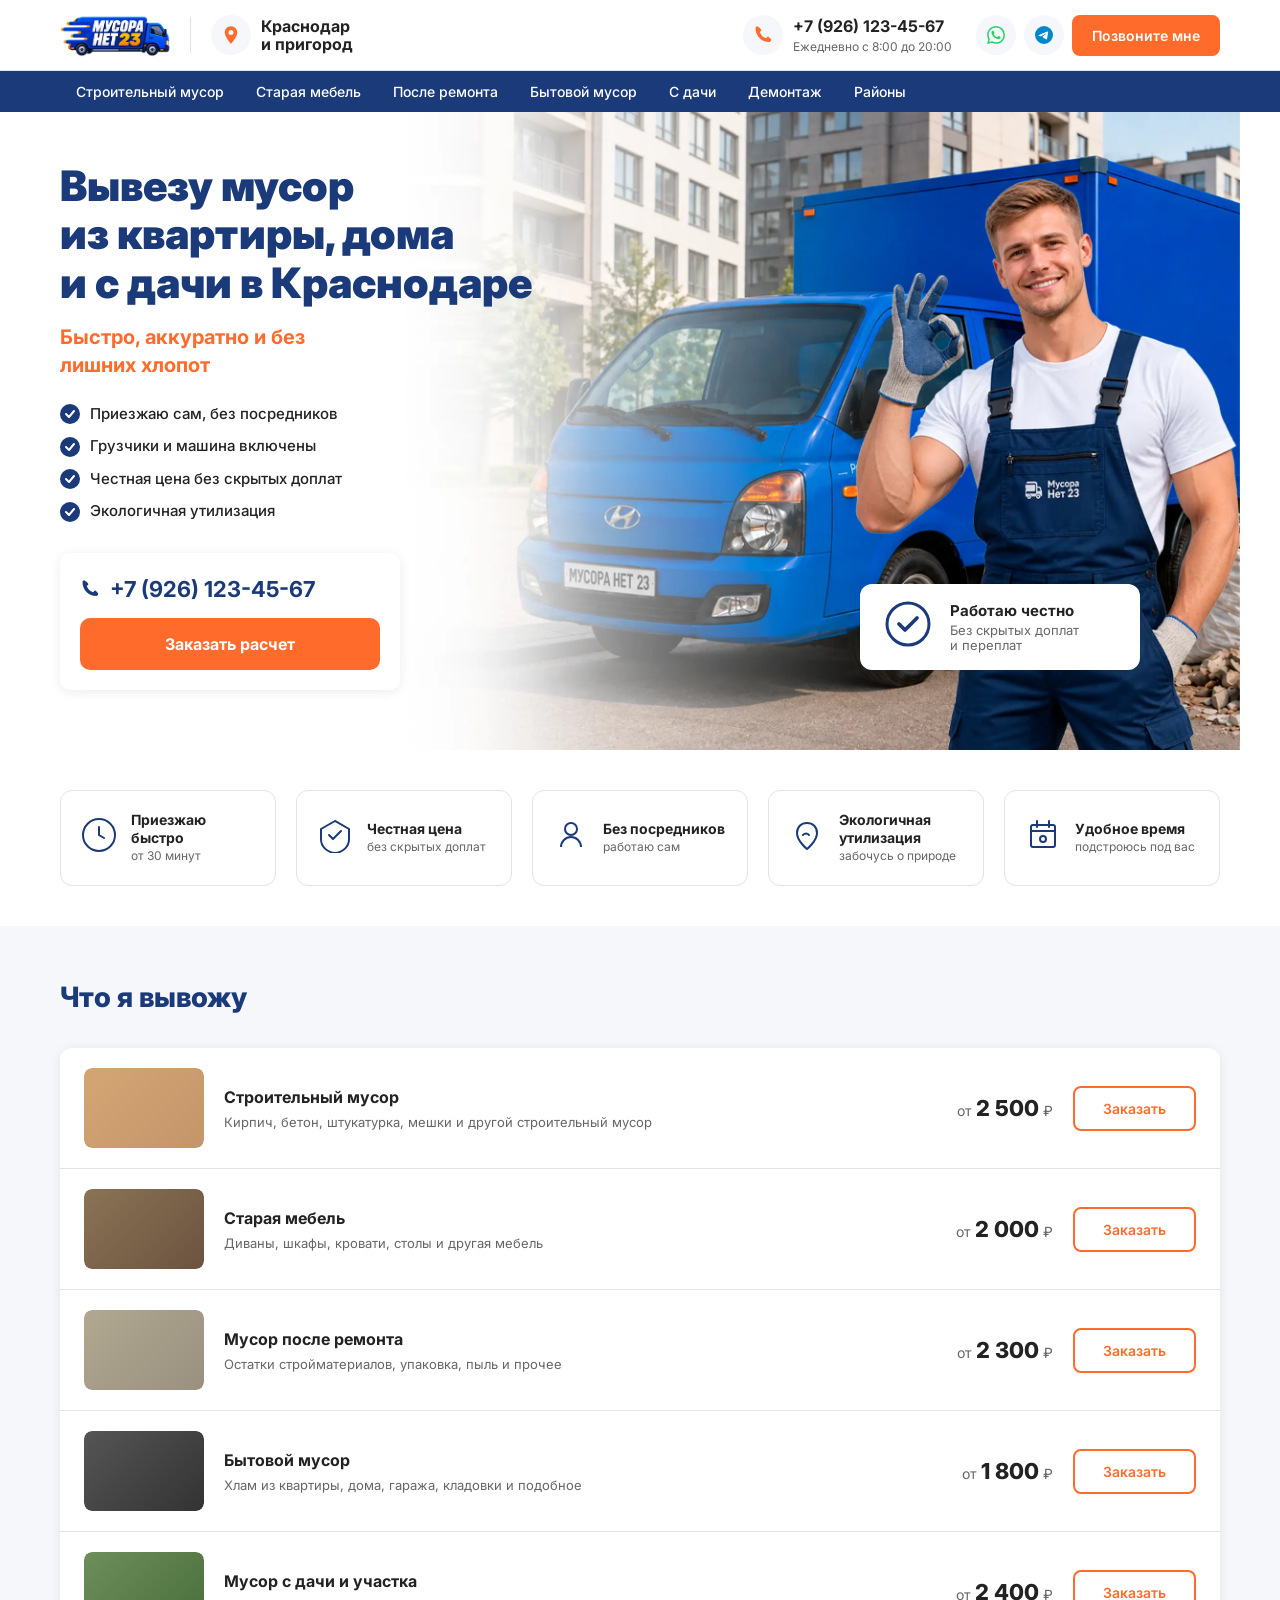
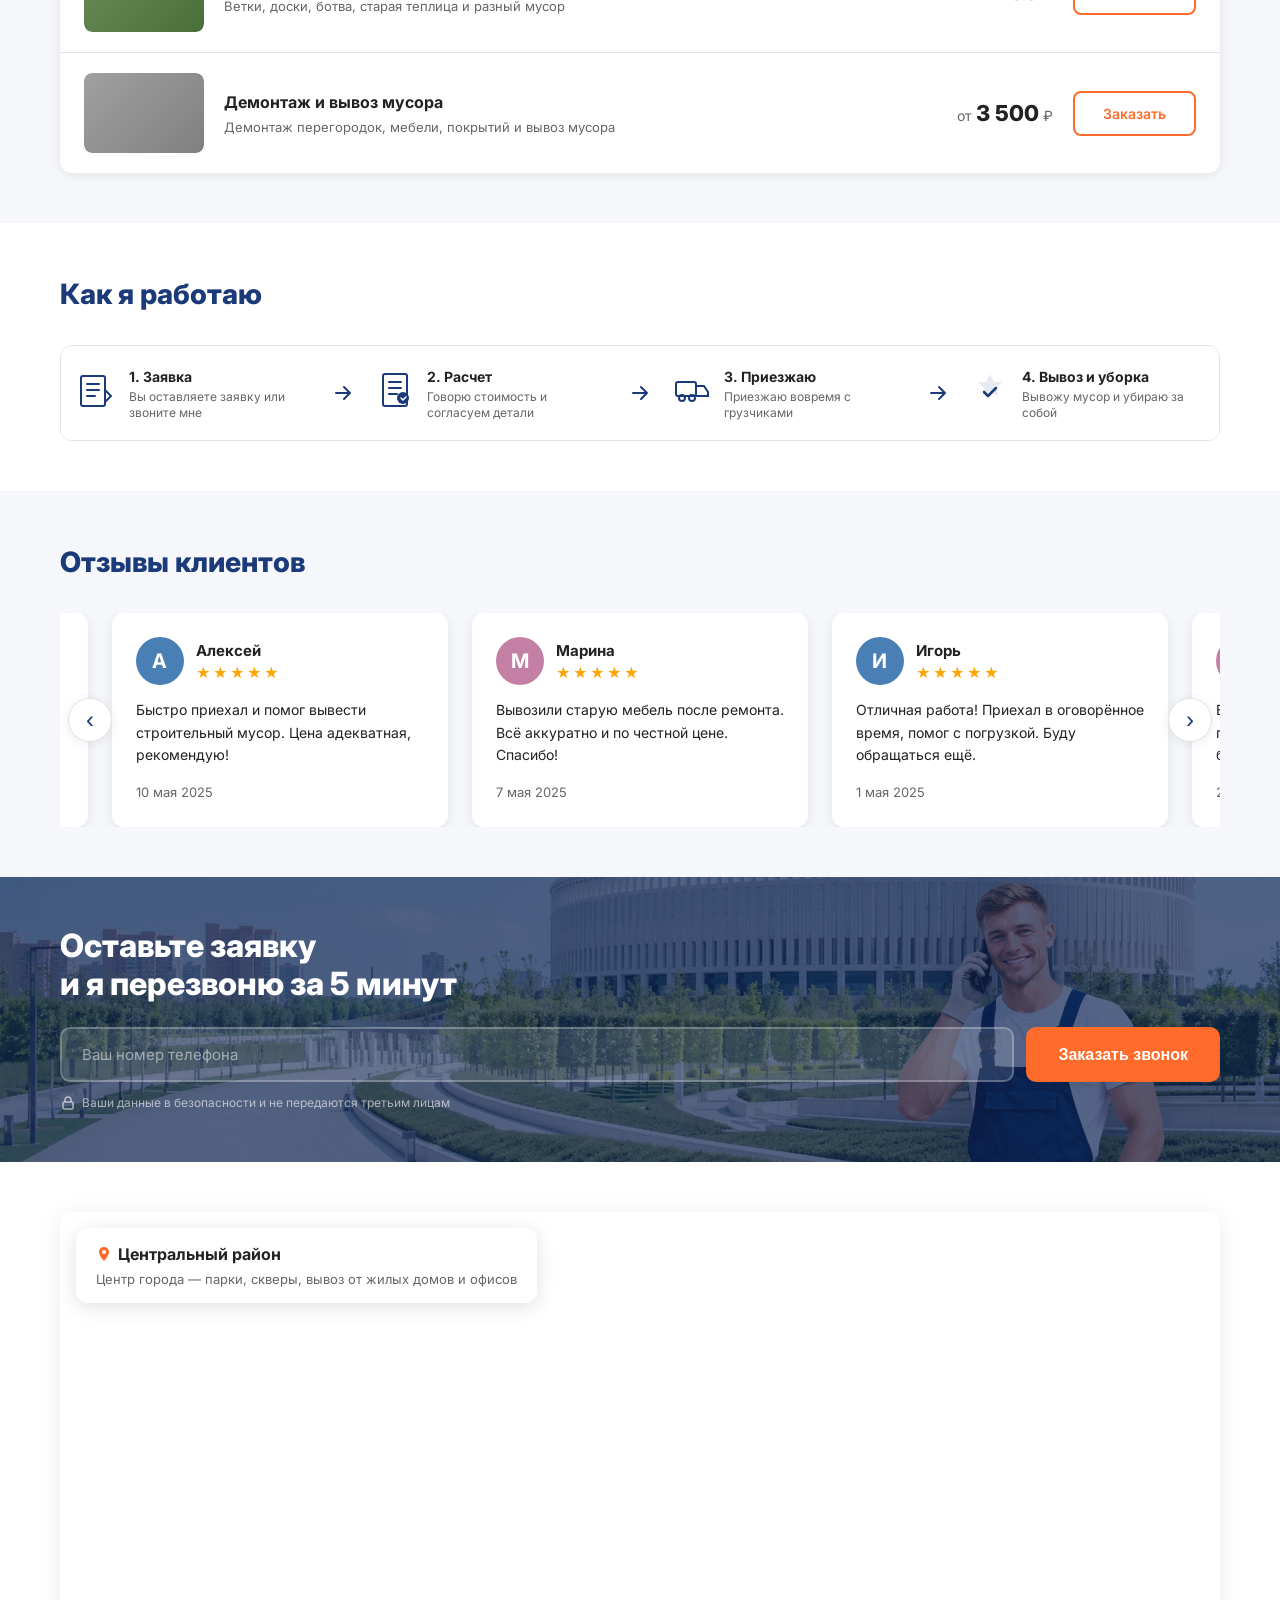
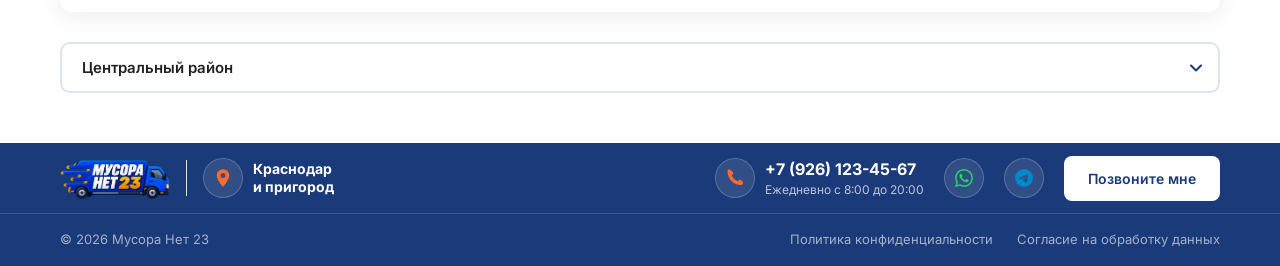
==== index.html @ 9d20b51a "CTA — тёмный оверлей 0.7, белый текст, прозрачный инпут" ====
<!DOCTYPE html>
<html lang="ru">
<head>
    <meta charset="UTF-8">
    <meta name="viewport" content="width=device-width, initial-scale=1.0">
    <title>Мусора Нет 23 — Вывоз мусора в Краснодаре | от 1 800 ₽</title>
    <meta name="description" content="Вывоз мусора в Краснодаре и пригороде от 1 800 ₽ за машину. Строительный мусор, старая мебель, бытовой хлам. Быстрый выезд, честные цены. Тел: +7 (926) 123-45-67">
    <meta name="keywords" content="вывоз мусора краснодар, вывоз строительного мусора, вывоз старой мебели, бытовой мусор краснодар, вывоз мусора цена, грузчики краснодар, вывоз хлама">
    <meta name="robots" content="index, follow">
    <link rel="canonical" href="https://musora-net-23.vercel.app/">
    <meta property="og:type" content="website">
    <meta property="og:title" content="Мусора Нет 23 — Вывоз мусора в Краснодаре">
    <meta property="og:description" content="Вывоз мусора в Краснодаре от 1 800 ₽. Строительный мусор, мебель, бытовой хлам. Быстрый выезд, честные цены.">
    <meta property="og:image" content="https://musora-net-23.vercel.app/assets/main.webp">
    <meta property="og:url" content="https://musora-net-23.vercel.app/">
    <meta property="og:locale" content="ru_RU">
    <script type="application/ld+json">
    {
        "@context": "https://schema.org",
        "@type": "LocalBusiness",
        "name": "Мусора Нет 23",
        "description": "Вывоз мусора в Краснодаре и пригороде",
        "url": "https://musora-net-23.vercel.app",
        "telephone": "+7-926-123-45-67",
        "address": {
            "@type": "PostalAddress",
            "addressLocality": "Краснодар",
            "addressCountry": "RU"
        },
        "geo": {
            "@type": "GeoCoordinates",
            "latitude": 45.0355,
            "longitude": 38.9753
        },
        "openingHours": "Mo-Su 08:00-20:00",
        "priceRange": "от 1800 до 5000 ₽"
    }
    </script>
    <link rel="stylesheet" href="./index.css">
    <link rel="stylesheet" href="service.css">
    <link href="https://fonts.googleapis.com/css2?family=Inter:wght@400;500;600;700;800;900&display=swap" rel="stylesheet">
</head>
<body>

    <!-- Header -->
    <header class="header">
        <div class="container header-inner">
            <div class="header-left">
                <div class="logo">
                    <img src="assets/logo.webp" alt="Мусора Нет 23" class="logo-icon">
                </div>
                <div class="header-separator"></div>
                <div class="header-location">
                    <div class="icon-badge">
                        <svg width="20" height="20" viewBox="0 0 16 16" fill="none">
                            <path d="M8 1C5.24 1 3 3.24 3 6c0 3.75 5 9 5 9s5-5.25 5-9c0-2.76-2.24-5-5-5zm0 7a2 2 0 110-4 2 2 0 010 4z" fill="#ff6b2b"/>
                        </svg>
                    </div>
                    <span>Краснодар<br>и пригород</span>
                </div>
            </div>
            <div class="header-right">
                <div class="header-phone-block">
                    <div class="icon-badge">
                        <svg width="20" height="20" viewBox="0 0 16 16" fill="none">
                            <path d="M3.5 1C2.67 1 2 1.67 2 2.5c0 6.08 4.92 11 11 11 .83 0 1.5-.67 1.5-1.5 0-.39-.15-.74-.4-1.01L12.5 9.5c-.28-.28-.73-.28-1.01 0l-1.09 1.09A8.05 8.05 0 015.41 5.6l1.09-1.09c.28-.28.28-.73 0-1.01L5.01 2A1.49 1.49 0 004 1.5 1.5 1.5 0 003.5 1z" fill="#ff6b2b"/>
                        </svg>
                    </div>
                    <div>
                        <a href="tel:+79261234567" class="header-phone">+7 (926) 123-45-67</a>
                        <span class="header-hours">Ежедневно с 8:00 до 20:00</span>
                    </div>
                </div>
                <button class="burger" id="burgerBtn" aria-label="Меню">
                    <span></span>
                    <span></span>
                    <span></span>
                </button>
                <div class="header-actions">
                    <a href="#" class="social-circle whatsapp" title="WhatsApp">
                        <svg width="18" height="18" viewBox="0 0 24 24" fill="#25D366">
                            <path d="M17.472 14.382c-.297-.149-1.758-.867-2.03-.967-.273-.099-.471-.148-.67.15-.197.297-.767.966-.94 1.164-.173.199-.347.223-.644.075-.297-.15-1.255-.463-2.39-1.475-.883-.788-1.48-1.761-1.653-2.059-.173-.297-.018-.458.13-.606.134-.133.298-.347.446-.52.149-.174.198-.298.298-.497.099-.198.05-.371-.025-.52-.075-.149-.669-1.612-.916-2.207-.242-.579-.487-.5-.669-.51-.173-.008-.371-.01-.57-.01-.198 0-.52.074-.792.372-.272.297-1.04 1.016-1.04 2.479 0 1.462 1.065 2.875 1.213 3.074.149.198 2.096 3.2 5.077 4.487.709.306 1.262.489 1.694.625.712.227 1.36.195 1.871.118.571-.085 1.758-.719 2.006-1.413.248-.694.248-1.289.173-1.413-.074-.124-.272-.198-.57-.347m-5.421 7.403h-.004a9.87 9.87 0 01-5.031-1.378l-.361-.214-3.741.982.998-3.648-.235-.374a9.86 9.86 0 01-1.51-5.26c.001-5.45 4.436-9.884 9.888-9.884 2.64 0 5.122 1.03 6.988 2.898a9.825 9.825 0 012.893 6.994c-.003 5.45-4.437 9.884-9.885 9.884m8.413-18.297A11.815 11.815 0 0012.05 0C5.495 0 .16 5.335.157 11.892c0 2.096.547 4.142 1.588 5.945L.057 24l6.305-1.654a11.882 11.882 0 005.683 1.448h.005c6.554 0 11.89-5.335 11.893-11.893a11.821 11.821 0 00-3.48-8.413z"/>
                        </svg>
                    </a>
                    <a href="#" class="social-circle telegram" title="Telegram">
                        <svg width="18" height="18" viewBox="0 0 24 24" fill="#0088cc">
                            <path d="M11.944 0A12 12 0 000 12a12 12 0 0012 12 12 12 0 0012-12A12 12 0 0012 0a12 12 0 00-.056 0zm4.962 7.224c.1-.002.321.023.465.14a.506.506 0 01.171.325c.016.093.036.306.02.472-.18 1.898-.962 6.502-1.36 8.627-.168.9-.499 1.201-.82 1.23-.696.065-1.225-.46-1.9-.902-1.056-.693-1.653-1.124-2.678-1.8-1.185-.78-.417-1.21.258-1.91.177-.184 3.247-2.977 3.307-3.23.007-.032.014-.15-.056-.212s-.174-.041-.249-.024c-.106.024-1.793 1.14-5.061 3.345-.479.33-.913.49-1.302.48-.428-.008-1.252-.241-1.865-.44-.752-.245-1.349-.374-1.297-.789.027-.216.325-.437.893-.663 3.498-1.524 5.83-2.529 6.998-3.014 3.332-1.386 4.025-1.627 4.476-1.635z"/>
                        </svg>
                    </a>
                    <a href="javascript:void(0)" class="btn-call popup-trigger">Позвоните мне</a>
                </div>
            </div>
        </div>
    </header>

    <!-- Navigation -->
    <nav class="nav">
        <div class="container">
            <ul class="nav-list">
                <li><a href="stroitelniy-musor.html">Строительный мусор</a></li>
                <li><a href="staraya-mebel.html">Старая мебель</a></li>
                <li><a href="musor-posle-remonta.html">После ремонта</a></li>
                <li><a href="bytovoy-musor.html">Бытовой мусор</a></li>
                <li><a href="musor-s-dachi.html">С дачи</a></li>
                <li><a href="demontazh.html">Демонтаж</a></li>
                <li><a href="#map">Районы</a></li>
            </ul>
        </div>
    </nav>
    <!-- Мобильное меню (добавить после nav) -->

    <div class="mobile-overlay" id="mobileOverlay"></div>
    
    <aside class="mobile-menu" id="mobileMenu">
        <div class="mobile-menu-header">
            <div class="logo">
                <img src="assets/logo.webp" alt="Мусора Нет 23" class="logo-icon">
            </div>
            <button class="mobile-menu-close" id="mobileMenuClose" aria-label="Закрыть">
                <svg width="24" height="24" viewBox="0 0 24 24" fill="none">
                    <path d="M6 6l12 12M18 6L6 18" stroke="#222" stroke-width="2" stroke-linecap="round"/>
                </svg>
            </button>
        </div>
        <nav class="mobile-nav">
            <a href="stroitelniy-musor.html">Строительный мусор</a>
            <a href="staraya-mebel.html">Старая мебель</a>
            <a href="musor-posle-remonta.html">После ремонта</a>
            <a href="bytovoy-musor.html">Бытовой мусор</a>
            <a href="musor-s-dachi.html">С дачи</a>
            <a href="demontazh.html">Демонтаж</a>
            <a href="#map">Районы</a>
        </nav>
        <div class="mobile-menu-footer">
            <div class="mobile-menu-location">
                <div class="icon-badge">
                    <svg width="20" height="20" viewBox="0 0 16 16" fill="none">
                        <path d="M8 1C5.24 1 3 3.24 3 6c0 3.75 5 9 5 9s5-5.25 5-9c0-2.76-2.24-5-5-5zm0 7a2 2 0 110-4 2 2 0 010 4z" fill="#ff6b2b"/>
                    </svg>
                </div>
                <span>Краснодар и пригород</span>
            </div>
            <div class="mobile-menu-phone-block">
                <div class="icon-badge">
                    <svg width="20" height="20" viewBox="0 0 16 16" fill="none">
                        <path d="M3.5 1C2.67 1 2 1.67 2 2.5c0 6.08 4.92 11 11 11 .83 0 1.5-.67 1.5-1.5 0-.39-.15-.74-.4-1.01L12.5 9.5c-.28-.28-.73-.28-1.01 0l-1.09 1.09A8.05 8.05 0 015.41 5.6l1.09-1.09c.28-.28.28-.73 0-1.01L5.01 2A1.49 1.49 0 004 1.5 1.5 1.5 0 003.5 1z" fill="#ff6b2b"/>
                    </svg>
                </div>
                <div>
                    <a href="tel:+79261234567" class="mobile-menu-phone">+7 (926) 123-45-67</a>
                    <span class="mobile-menu-hours">Ежедневно с 8:00 до 20:00</span>
                </div>
            </div>
            <div class="mobile-menu-socials">
                <a href="#" class="social-link whatsapp">
                    <svg width="22" height="22" viewBox="0 0 24 24" fill="#25D366">
                        <path d="M17.472 14.382c-.297-.149-1.758-.867-2.03-.967-.273-.099-.471-.148-.67.15-.197.297-.767.966-.94 1.164-.173.199-.347.223-.644.075-.297-.15-1.255-.463-2.39-1.475-.883-.788-1.48-1.761-1.653-2.059-.173-.297-.018-.458.13-.606.134-.133.298-.347.446-.52.149-.174.198-.298.298-.497.099-.198.05-.371-.025-.52-.075-.149-.669-1.612-.916-2.207-.242-.579-.487-.5-.669-.51-.173-.008-.371-.01-.57-.01-.198 0-.52.074-.792.372-.272.297-1.04 1.016-1.04 2.479 0 1.462 1.065 2.875 1.213 3.074.149.198 2.096 3.2 5.077 4.487.709.306 1.262.489 1.694.625.712.227 1.36.195 1.871.118.571-.085 1.758-.719 2.006-1.413.248-.694.248-1.289.173-1.413-.074-.124-.272-.198-.57-.347m-5.421 7.403h-.004a9.87 9.87 0 01-5.031-1.378l-.361-.214-3.741.982.998-3.648-.235-.374a9.86 9.86 0 01-1.51-5.26c.001-5.45 4.436-9.884 9.888-9.884 2.64 0 5.122 1.03 6.988 2.898a9.825 9.825 0 012.893 6.994c-.003 5.45-4.437 9.884-9.885 9.884m8.413-18.297A11.815 11.815 0 0012.05 0C5.495 0 .16 5.335.157 11.892c0 2.096.547 4.142 1.588 5.945L.057 24l6.305-1.654a11.882 11.882 0 005.683 1.448h.005c6.554 0 11.89-5.335 11.893-11.893a11.821 11.821 0 00-3.48-8.413z"/>
                    </svg>
                    <span>WhatsApp</span>
                </a>
                <a href="#" class="social-link telegram">
                    <svg width="22" height="22" viewBox="0 0 24 24" fill="#0088cc">
                        <path d="M11.944 0A12 12 0 000 12a12 12 0 0012 12 12 12 0 0012-12A12 12 0 0012 0a12 12 0 00-.056 0zm4.962 7.224c.1-.002.321.023.465.14a.506.506 0 01.171.325c.016.093.036.306.02.472-.18 1.898-.962 6.502-1.36 8.627-.168.9-.499 1.201-.82 1.23-.696.065-1.225-.46-1.9-.902-1.056-.693-1.653-1.124-2.678-1.8-1.185-.78-.417-1.21.258-1.91.177-.184 3.247-2.977 3.307-3.23.007-.032.014-.15-.056-.212s-.174-.041-.249-.024c-.106.024-1.793 1.14-5.061 3.345-.479.33-.913.49-1.302.48-.428-.008-1.252-.241-1.865-.44-.752-.245-1.349-.374-1.297-.789.027-.216.325-.437.893-.663 3.498-1.524 5.83-2.529 6.998-3.014 3.332-1.386 4.025-1.627 4.476-1.635z"/>
                    </svg>
                    <span>Telegram</span>
                </a>
            </div>
        </div>
    </aside>
    
    <!-- Sticky мобильная кнопка звонка -->
    <div class="mobile-sticky-call">
        <a href="tel:+79261234567" class="mobile-sticky-btn">
            <svg width="20" height="20" viewBox="0 0 20 20" fill="none">
                <path d="M4.375 1.25C3.34 1.25 2.5 2.09 2.5 3.125c0 7.6 6.15 13.75 13.75 13.75 1.035 0 1.875-.84 1.875-1.875 0-.49-.19-.93-.5-1.26l-1.875-1.875c-.35-.35-.91-.35-1.26 0l-1.36 1.36A10.06 10.06 0 016.76 7.01l1.36-1.36c.35-.35.35-.91 0-1.26L6.25 2.52A1.86 1.86 0 005 1.875 1.875 1.875 0 004.375 1.25z" fill="white"/>
            </svg>
            Позвонить
        </a>
    </div>

    <!-- Hero Section -->
    <section class="hero">
        <div class="container hero-inner">
            <div class="hero-content">
                <h1 class="hero-title">Вывезу мусор<br>из квартиры, дома<br>и с дачи в Краснодаре</h1>
                <p class="hero-subtitle">Быстро, аккуратно и без<br>лишних хлопот</p>
                <ul class="hero-features">
                    <li>
                        <svg width="20" height="20" viewBox="0 0 20 20" fill="none">
                            <circle cx="10" cy="10" r="10" fill="#1a3a7a"/>
                            <path d="M6 10l3 3 5-6" stroke="white" stroke-width="2" stroke-linecap="round" stroke-linejoin="round"/>
                        </svg>
                        Приезжаю сам, без посредников
                    </li>
                    <li>
                        <svg width="20" height="20" viewBox="0 0 20 20" fill="none">
                            <circle cx="10" cy="10" r="10" fill="#1a3a7a"/>
                            <path d="M6 10l3 3 5-6" stroke="white" stroke-width="2" stroke-linecap="round" stroke-linejoin="round"/>
                        </svg>
                        Грузчики и машина включены
                    </li>
                    <li>
                        <svg width="20" height="20" viewBox="0 0 20 20" fill="none">
                            <circle cx="10" cy="10" r="10" fill="#1a3a7a"/>
                            <path d="M6 10l3 3 5-6" stroke="white" stroke-width="2" stroke-linecap="round" stroke-linejoin="round"/>
                        </svg>
                        Честная цена без скрытых доплат
                    </li>
                    <li>
                        <svg width="20" height="20" viewBox="0 0 20 20" fill="none">
                            <circle cx="10" cy="10" r="10" fill="#1a3a7a"/>
                            <path d="M6 10l3 3 5-6" stroke="white" stroke-width="2" stroke-linecap="round" stroke-linejoin="round"/>
                        </svg>
                        Экологичная утилизация
                    </li>
                </ul>
                <div class="hero-cta">
                    <a href="tel:+79261234567" class="hero-phone">
                        <svg width="20" height="20" viewBox="0 0 20 20" fill="none">
                            <path d="M4.375 1.25C3.34 1.25 2.5 2.09 2.5 3.125c0 7.6 6.15 13.75 13.75 13.75 1.035 0 1.875-.84 1.875-1.875 0-.49-.19-.93-.5-1.26l-1.875-1.875c-.35-.35-.91-.35-1.26 0l-1.36 1.36A10.06 10.06 0 016.76 7.01l1.36-1.36c.35-.35.35-.91 0-1.26L6.25 2.52A1.86 1.86 0 005 1.875 1.875 1.875 0 004.375 1.25z" fill="#1a3a7a"/>
                        </svg>
                        +7 (926) 123-45-67
                    </a>
                    <a href="#" class="btn-primary">Заказать расчет</a>
                </div>
                <div class="hero-badge">
                    <div class="hero-badge-icon">
                        <svg width="48" height="48" viewBox="0 0 32 32" fill="none">
                            <circle cx="16" cy="16" r="14" stroke="#1a3a7a" stroke-width="2"/>
                            <path d="M10 16l4 4 8-8" stroke="#1a3a7a" stroke-width="2.5" stroke-linecap="round" stroke-linejoin="round"/>
                        </svg>
                    </div>
                    <div class="hero-badge-text">
                        <strong>Работаю честно</strong>
                        <span>Без скрытых доплат</span>
                        <span>и переплат</span>
                    </div>
                </div>
            </div>
        </div>
    </section>

    <!-- Features Row -->
    <section class="features-row">
        <div class="container">
            <div class="features-grid">
                <div class="feature-card">
                    <div class="feature-icon">
                        <svg width="36" height="36" viewBox="0 0 36 36" fill="none">
                            <circle cx="18" cy="18" r="16" stroke="#1a3a7a" stroke-width="2"/>
                            <path d="M18 10v8l5 3" stroke="#1a3a7a" stroke-width="2" stroke-linecap="round"/>
                        </svg>
                    </div>
                    <div class="feature-text">
                        <strong>Приезжаю быстро</strong>
                        <span>от 30 минут</span>
                    </div>
                </div>
                <div class="feature-card">
                    <div class="feature-icon">
                        <svg width="36" height="36" viewBox="0 0 36 36" fill="none">
                            <path d="M18 4L4 12v10c0 7.73 6 13.27 14 14 8-.73 14-6.27 14-14V12L18 4z" stroke="#1a3a7a" stroke-width="2"/>
                            <path d="M12 18l4 4 8-8" stroke="#1a3a7a" stroke-width="2" stroke-linecap="round" stroke-linejoin="round"/>
                        </svg>
                    </div>
                    <div class="feature-text">
                        <strong>Честная цена</strong>
                        <span>без скрытых доплат</span>
                    </div>
                </div>
                <div class="feature-card">
                    <div class="feature-icon">
                        <svg width="36" height="36" viewBox="0 0 36 36" fill="none">
                            <circle cx="18" cy="12" r="6" stroke="#1a3a7a" stroke-width="2"/>
                            <path d="M8 30c0-5.52 4.48-10 10-10s10 4.48 10 10" stroke="#1a3a7a" stroke-width="2"/>
                        </svg>
                    </div>
                    <div class="feature-text">
                        <strong>Без посредников</strong>
                        <span>работаю сам</span>
                    </div>
                </div>
                <div class="feature-card">
                    <div class="feature-icon">
                        <svg width="36" height="36" viewBox="0 0 36 36" fill="none">
                            <path d="M18 6c-6 0-10 4-10 10 0 8 10 16 10 16s10-8 10-16c0-6-4-10-10-10z" stroke="#1a3a7a" stroke-width="2"/>
                            <path d="M14 18c2-2 4-2 6 0" stroke="#1a3a7a" stroke-width="2" stroke-linecap="round"/>
                        </svg>
                    </div>
                    <div class="feature-text">
                        <strong>Экологичная утилизация</strong>
                        <span>забочусь о природе</span>
                    </div>
                </div>
                <div class="feature-card">
                    <div class="feature-icon">
                        <svg width="36" height="36" viewBox="0 0 36 36" fill="none">
                            <rect x="6" y="8" width="24" height="22" rx="2" stroke="#1a3a7a" stroke-width="2"/>
                            <path d="M6 14h24" stroke="#1a3a7a" stroke-width="2"/>
                            <path d="M12 4v6M24 4v6" stroke="#1a3a7a" stroke-width="2" stroke-linecap="round"/>
                            <circle cx="18" cy="22" r="3" stroke="#1a3a7a" stroke-width="2"/>
                        </svg>
                    </div>
                    <div class="feature-text">
                        <strong>Удобное время</strong>
                        <span>подстроюсь под вас</span>
                    </div>
                </div>
            </div>
        </div>
    </section>

    <!-- Services Section -->
    <section class="services">
        <div class="container">
            <h2 class="section-title">Что я вывожу</h2>
            <div class="services-list">
                <div class="service-item">
                    <div class="service-img">
                        <div class="service-img-placeholder construction"></div>
                    </div>
                    <div class="service-info">
                        <h3>Строительный мусор</h3>
                        <p>Кирпич, бетон, штукатурка, мешки и другой строительный мусор</p>
                    </div>
                    <div class="service-price">
                        от <strong>2 500</strong> ₽
                    </div>
                    <a href="stroitelniy-musor.html" class="btn-order">Заказать</a>
                </div>
                <div class="service-item">
                    <div class="service-img">
                        <div class="service-img-placeholder furniture"></div>
                    </div>
                    <div class="service-info">
                        <h3>Старая мебель</h3>
                        <p>Диваны, шкафы, кровати, столы и другая мебель</p>
                    </div>
                    <div class="service-price">
                        от <strong>2 000</strong> ₽
                    </div>
                    <a href="staraya-mebel.html" class="btn-order">Заказать</a>
                </div>
                <div class="service-item">
                    <div class="service-img">
                        <div class="service-img-placeholder renovation"></div>
                    </div>
                    <div class="service-info">
                        <h3>Мусор после ремонта</h3>
                        <p>Остатки стройматериалов, упаковка, пыль и прочее</p>
                    </div>
                    <div class="service-price">
                        от <strong>2 300</strong> ₽
                    </div>
                    <a href="musor-posle-remonta.html" class="btn-order">Заказать</a>
                </div>
                <div class="service-item">
                    <div class="service-img">
                        <div class="service-img-placeholder household"></div>
                    </div>
                    <div class="service-info">
                        <h3>Бытовой мусор</h3>
                        <p>Хлам из квартиры, дома, гаража, кладовки и подобное</p>
                    </div>
                    <div class="service-price">
                        от <strong>1 800</strong> ₽
                    </div>
                    <a href="bytovoy-musor.html" class="btn-order">Заказать</a>
                </div>
                <div class="service-item">
                    <div class="service-img">
                        <div class="service-img-placeholder dacha"></div>
                    </div>
                    <div class="service-info">
                        <h3>Мусор с дачи и участка</h3>
                        <p>Ветки, доски, ботва, старая теплица и разный мусор</p>
                    </div>
                    <div class="service-price">
                        от <strong>2 400</strong> ₽
                    </div>
                    <a href="musor-s-dachi.html" class="btn-order">Заказать</a>
                </div>
                <div class="service-item">
                    <div class="service-img">
                        <div class="service-img-placeholder demolition"></div>
                    </div>
                    <div class="service-info">
                        <h3>Демонтаж и вывоз мусора</h3>
                        <p>Демонтаж перегородок, мебели, покрытий и вывоз мусора</p>
                    </div>
                    <div class="service-price">
                        от <strong>3 500</strong> ₽
                    </div>
                    <a href="demontazh.html" class="btn-order">Заказать</a>
                </div>
            </div>
        </div>
    </section>

    <!-- How I Work -->
    <section class="how-it-works">
        <div class="container">
            <h2 class="section-title">Как я работаю</h2>
            <div class="steps-grid">
                <div class="step-item">
                    <div class="step-icon">
                        <svg width="40" height="40" viewBox="0 0 40 40" fill="none">
                            <rect x="4" y="6" width="24" height="30" rx="2" stroke="#1a3a7a" stroke-width="2"/>
                            <path d="M10 14h12M10 20h12M10 26h8" stroke="#1a3a7a" stroke-width="2" stroke-linecap="round"/>
                            <path d="M28 20l6 6-6 6" stroke="#1a3a7a" stroke-width="2" stroke-linecap="round" stroke-linejoin="round"/>
                        </svg>
                    </div>
                    <div class="step-content">
                        <strong>1. Заявка</strong>
                        <span>Вы оставляете заявку или звоните мне</span>
                    </div>
                </div>
                <div class="step-arrow">
                    <svg width="24" height="24" viewBox="0 0 24 24" fill="none">
                        <path d="M5 12h14M13 6l6 6-6 6" stroke="#1a3a7a" stroke-width="2" stroke-linecap="round" stroke-linejoin="round"/>
                    </svg>
                </div>
                <div class="step-item">
                    <div class="step-icon">
                        <svg width="40" height="40" viewBox="0 0 40 40" fill="none">
                            <rect x="8" y="4" width="24" height="32" rx="2" stroke="#1a3a7a" stroke-width="2"/>
                            <path d="M14 12h12M14 18h12M14 24h8" stroke="#1a3a7a" stroke-width="2" stroke-linecap="round"/>
                            <circle cx="28" cy="28" r="6" fill="#1a3a7a"/>
                            <path d="M26 28l2 2 3-3" stroke="white" stroke-width="1.5" stroke-linecap="round" stroke-linejoin="round"/>
                        </svg>
                    </div>
                    <div class="step-content">
                        <strong>2. Расчет</strong>
                        <span>Говорю стоимость и согласуем детали</span>
                    </div>
                </div>
                <div class="step-arrow">
                    <svg width="24" height="24" viewBox="0 0 24 24" fill="none">
                        <path d="M5 12h14M13 6l6 6-6 6" stroke="#1a3a7a" stroke-width="2" stroke-linecap="round" stroke-linejoin="round"/>
                    </svg>
                </div>
                <div class="step-item">
                    <div class="step-icon">
                        <svg width="40" height="40" viewBox="0 0 40 40" fill="none">
                            <rect x="4" y="12" width="20" height="14" rx="2" stroke="#1a3a7a" stroke-width="2"/>
                            <circle cx="10" cy="28" r="3" stroke="#1a3a7a" stroke-width="2"/>
                            <circle cx="20" cy="28" r="3" stroke="#1a3a7a" stroke-width="2"/>
                            <path d="M24 16h8l4 6v4h-12" stroke="#1a3a7a" stroke-width="2"/>
                        </svg>
                    </div>
                    <div class="step-content">
                        <strong>3. Приезжаю</strong>
                        <span>Приезжаю вовремя с грузчиками</span>
                    </div>
                </div>
                <div class="step-arrow">
                    <svg width="24" height="24" viewBox="0 0 24 24" fill="none">
                        <path d="M5 12h14M13 6l6 6-6 6" stroke="#1a3a7a" stroke-width="2" stroke-linecap="round" stroke-linejoin="round"/>
                    </svg>
                </div>
                <div class="step-item">
                    <div class="step-icon">
                        <svg width="40" height="40" viewBox="0 0 40 40" fill="none">
                            <path d="M20 4l4 8h8l-6 6 2 8-8-4-8 4 2-8-6-6h8l4-8z" fill="#1a3a7a" opacity="0.1"/>
                            <path d="M14 22l4 4 8-8" stroke="#1a3a7a" stroke-width="2.5" stroke-linecap="round" stroke-linejoin="round"/>
                        </svg>
                    </div>
                    <div class="step-content">
                        <strong>4. Вывоз и уборка</strong>
                        <span>Вывожу мусор и убираю за собой</span>
                    </div>
                </div>
            </div>
        </div>
    </section>

    <!-- Reviews -->
    <section class="reviews">
        <div class="container">
            <div class="reviews-top">
                <h2 class="section-title">Отзывы клиентов</h2>
            </div>
            <div class="reviews-slider">
                <button class="slider-arrow slider-prev" aria-label="Назад">‹</button>
                <div class="reviews-viewport">
                    <div class="reviews-track">
                        <div class="review-card">
                            <div class="review-header">
                                <div class="review-avatar"><div class="avatar-placeholder male">А</div></div>
                                <div class="review-author"><strong>Алексей</strong><div class="review-stars"><span>★</span><span>★</span><span>★</span><span>★</span><span>★</span></div></div>
                            </div>
                            <p class="review-text">Быстро приехал и помог вывести строительный мусор. Цена адекватная, рекомендую!</p>
                            <span class="review-date">10 мая 2025</span>
                        </div>
                        <div class="review-card">
                            <div class="review-header">
                                <div class="review-avatar"><div class="avatar-placeholder female">М</div></div>
                                <div class="review-author"><strong>Марина</strong><div class="review-stars"><span>★</span><span>★</span><span>★</span><span>★</span><span>★</span></div></div>
                            </div>
                            <p class="review-text">Вывозили старую мебель после ремонта. Всё аккуратно и по честной цене. Спасибо!</p>
                            <span class="review-date">7 мая 2025</span>
                        </div>
                        <div class="review-card">
                            <div class="review-header">
                                <div class="review-avatar"><div class="avatar-placeholder male">И</div></div>
                                <div class="review-author"><strong>Игорь</strong><div class="review-stars"><span>★</span><span>★</span><span>★</span><span>★</span><span>★</span></div></div>
                            </div>
                            <p class="review-text">Отличная работа! Приехал в оговорённое время, помог с погрузкой. Буду обращаться ещё.</p>
                            <span class="review-date">1 мая 2025</span>
                        </div>
                        <div class="review-card">
                            <div class="review-header">
                                <div class="review-avatar"><div class="avatar-placeholder female">Е</div></div>
                                <div class="review-author"><strong>Елена</strong><div class="review-stars"><span>★</span><span>★</span><span>★</span><span>★</span><span>★</span></div></div>
                            </div>
                            <p class="review-text">Вызывала для вывоза бытового мусора после генеральной уборки. Всё сделали быстро и чисто.</p>
                            <span class="review-date">28 апреля 2025</span>
                        </div>
                        <div class="review-card">
                            <div class="review-header">
                                <div class="review-avatar"><div class="avatar-placeholder male">Д</div></div>
                                <div class="review-author"><strong>Дмитрий</strong><div class="review-stars"><span>★</span><span>★</span><span>★</span><span>★</span><span>★</span></div></div>
                            </div>
                            <p class="review-text">Вывозили кирпич и бетон после демонтажа стены. Приехали вовремя, цена как обещали.</p>
                            <span class="review-date">22 апреля 2025</span>
                        </div>
                        <div class="review-card">
                            <div class="review-header">
                                <div class="review-avatar"><div class="avatar-placeholder female">О</div></div>
                                <div class="review-author"><strong>Ольга</strong><div class="review-stars"><span>★</span><span>★</span><span>★</span><span>★</span><span>★</span></div></div>
                            </div>
                            <p class="review-text">Обращалась дважды — выводили мусор после ремонта и старую технику. Всегда вежливые и пунктуальные.</p>
                            <span class="review-date">15 апреля 2025</span>
                        </div>
                        <div class="review-card">
                            <div class="review-header">
                                <div class="review-avatar"><div class="avatar-placeholder male">С</div></div>
                                <div class="review-author"><strong>Сергей</strong><div class="review-stars"><span>★</span><span>★</span><span>★</span><span>★</span><span>★</span></div></div>
                            </div>
                            <p class="review-text">Нужно было срочно вывезти мусор из квартиры перед продажей. Помогли за пару часов.</p>
                            <span class="review-date">10 апреля 2025</span>
                        </div>
                        <div class="review-card">
                            <div class="review-header">
                                <div class="review-avatar"><div class="avatar-placeholder female">Н</div></div>
                                <div class="review-author"><strong>Наталья</strong><div class="review-stars"><span>★</span><span>★</span><span>★</span><span>★</span><span>★</span></div></div>
                            </div>
                            <p class="review-text">Вывозили строительный мусор с дачи. Всё вычистили, даже пол подмели. Очень довольна!</p>
                            <span class="review-date">3 апреля 2025</span>
                        </div>
                        <div class="review-card">
                            <div class="review-header">
                                <div class="review-avatar"><div class="avatar-placeholder male">А</div></div>
                                <div class="review-author"><strong>Андрей</strong><div class="review-stars"><span>★</span><span>★</span><span>★</span><span>★</span><span>★</span></div></div>
                            </div>
                            <p class="review-text">Отличный сервис! Заказывал вывоз габаритного мусора — справились без проблем.</p>
                            <span class="review-date">28 марта 2025</span>
                        </div>
                        <div class="review-card">
                            <div class="review-header">
                                <div class="review-avatar"><div class="avatar-placeholder female">Т</div></div>
                                <div class="review-author"><strong>Татьяна</strong><div class="review-stars"><span>★</span><span>★</span><span>★</span><span>★</span><span>★</span></div></div>
                            </div>
                            <p class="review-text">После затопления пришлось выкинуть половину мебели. Ребята помогли всё вывезти за один день.</p>
                            <span class="review-date">20 марта 2025</span>
                        </div>
                        <div class="review-card">
                            <div class="review-header">
                                <div class="review-avatar"><div class="avatar-placeholder male">П</div></div>
                                <div class="review-author"><strong>Павел</strong><div class="review-stars"><span>★</span><span>★</span><span>★</span><span>★</span><span>★</span></div></div>
                            </div>
                            <p class="review-text">Вывозили старый забор и стройматериалы. Быстро, аккуратно, без лишних вопросов.</p>
                            <span class="review-date">14 марта 2025</span>
                        </div>
                        <div class="review-card">
                            <div class="review-header">
                                <div class="review-avatar"><div class="avatar-placeholder female">В</div></div>
                                <div class="review-author"><strong>Виктория</strong><div class="review-stars"><span>★</span><span>★</span><span>★</span><span>★</span><span>★</span></div></div>
                            </div>
                            <p class="review-text">Обратилась по совету подруги. Вывели мусор из квартиры после ремонта — всё на совесть.</p>
                            <span class="review-date">7 марта 2025</span>
                        </div>
                        <div class="review-card">
                            <div class="review-header">
                                <div class="review-avatar"><div class="avatar-placeholder male">Р</div></div>
                                <div class="review-author"><strong>Роман</strong><div class="review-stars"><span>★</span><span>★</span><span>★</span><span>★</span><span>★</span></div></div>
                            </div>
                            <p class="review-text">Нужно было вывезти старый металлический забор. Договорились быстро, цена справедливая.</p>
                            <span class="review-date">28 февраля 2025</span>
                        </div>
                        <div class="review-card">
                            <div class="review-header">
                                <div class="review-avatar"><div class="avatar-placeholder female">К</div></div>
                                <div class="review-author"><strong>Кристина</strong><div class="review-stars"><span>★</span><span>★</span><span>★</span><span>★</span><span>★</span></div></div>
                            </div>
                            <p class="review-text">Вывозили мусор после пожара. Ребята были очень чуткие и помогли со всем.</p>
                            <span class="review-date">20 февраля 2025</span>
                        </div>
                        <div class="review-card">
                            <div class="review-header">
                                <div class="review-avatar"><div class="avatar-placeholder male">М</div></div>
                                <div class="review-author"><strong>Михаил</strong><div class="review-stars"><span>★</span><span>★</span><span>★</span><span>★</span><span>★</span></div></div>
                            </div>
                            <p class="review-text">Заказывал вывоз строительного мусора с ремонта двухкомнатной квартиры. Всё вывезли за час.</p>
                            <span class="review-date">12 февраля 2025</span>
                        </div>
                        <div class="review-card">
                            <div class="review-header">
                                <div class="review-avatar"><div class="avatar-placeholder female">Л</div></div>
                                <div class="review-author"><strong>Людмила</strong><div class="review-stars"><span>★</span><span>★</span><span>★</span><span>★</span><span>★</span></div></div>
                            </div>
                            <p class="review-text">Вывозили старую ванну и раковину. Мужчины вежливые, работу сделали быстро.</p>
                            <span class="review-date">5 февраля 2025</span>
                        </div>
                        <div class="review-card">
                            <div class="review-header">
                                <div class="review-avatar"><div class="avatar-placeholder male">В</div></div>
                                <div class="review-author"><strong>Вадим</strong><div class="review-stars"><span>★</span><span>★</span><span>★</span><span>★</span><span>★</span></div></div>
                            </div>
                            <p class="review-text">Помогли вывезти мебель из офиса при переезде. Всё аккуратно, ничего не повредили.</p>
                            <span class="review-date">28 января 2025</span>
                        </div>
                        <div class="review-card">
                            <div class="review-header">
                                <div class="review-avatar"><div class="avatar-placeholder female">И</div></div>
                                <div class="review-author"><strong>Ирина</strong><div class="review-stars"><span>★</span><span>★</span><span>★</span><span>★</span><span>★</span></div></div>
                            </div>
                            <p class="review-text">Вывозили мусор после капитального ремонта кухни. Всё сделали в тот же день.</p>
                            <span class="review-date">18 января 2025</span>
                        </div>
                        <div class="review-card">
                            <div class="review-header">
                                <div class="review-avatar"><div class="avatar-placeholder male">Е</div></div>
                                <div class="review-author"><strong>Евгений</strong><div class="review-stars"><span>★</span><span>★</span><span>★</span><span>★</span><span>★</span></div></div>
                            </div>
                            <p class="review-text">Нужно было срочно вывезти строительный мусор из гаража. Приехали через полчаса.</p>
                            <span class="review-date">10 января 2025</span>
                        </div>
                        <div class="review-card">
                            <div class="review-header">
                                <div class="review-avatar"><div class="avatar-placeholder female">С</div></div>
                                <div class="review-author"><strong>Светлана</strong><div class="review-stars"><span>★</span><span>★</span><span>★</span><span>★</span><span>★</span></div></div>
                            </div>
                            <p class="review-text">Обращалась для вывоза старой мебели из родительского дома. Всё вычистили, очень благодарна.</p>
                            <span class="review-date">2 января 2025</span>
                        </div>
                    </div>
                </div>
                <button class="slider-arrow slider-next" aria-label="Вперёд">›</button>
            </div>
        </div>
    </section>

    <!-- CTA Section -->
    <section class="cta-section">
        <div class="container cta-inner">
            <div class="cta-content">
                <h2>Оставьте заявку<br>и я перезвоню за 5 минут</h2>
                <form class="cta-form">
                    <input type="tel" placeholder="Ваш номер телефона" class="cta-input">
                    <button type="submit" class="btn-primary">Заказать звонок</button>
                </form>
                <p class="cta-privacy">
                    <svg width="16" height="16" viewBox="0 0 16 16" fill="none">
                        <rect x="3" y="7" width="10" height="7" rx="1" stroke="rgba(255,255,255,0.6)" stroke-width="1.5"/>
                        <path d="M5 7V5a3 3 0 016 0v2" stroke="rgba(255,255,255,0.6)" stroke-width="1.5"/>
                    </svg>
                    Ваши данные в безопасности и не передаются третьим лицам
                </p>
            </div>
        </div>
    </section>

    <!-- Map / Areas -->
    <section class="areas-section">
        <div class="container">
            <div class="map-wrapper">
                <div class="map-fade" id="mapFade"></div>
                <iframe
                    id="yandex-map"
                    src="https://yandex.ru/map-widget/v1/?ll=38.9753%2C45.0355&z=12&l=map&coordorder=longlat"
                    width="100%"
                    height="400"
                    frameborder="0"
                    allowfullscreen="true"
                ></iframe>
                <div class="map-popup" id="mapPopup">
                    <div class="popup-city">
                        <svg width="16" height="16" viewBox="0 0 16 16" fill="none">
                            <path d="M8 1C5.24 1 3 3.24 3 6c0 3.75 5 9 5 9s5-5.25 5-9c0-2.76-2.24-5-5-5zm0 7a2 2 0 110-4 2 2 0 010 4z" fill="#ff6b2b"/>
                        </svg>
                        <span id="popupAreaName">Краснодар</span>
                    </div>
                    <div class="popup-desc" id="popupDesc">Работаю по всему городу</div>
                </div>
            </div>
            <select class="area-select" id="areaSelect">
                <option value="0" selected>Центральный район</option>
                <option value="1">Фестивальный район</option>
                <option value="2">Юбилейный район</option>
                <option value="3">Черёмушки</option>
                <option value="4">Гидрострой</option>
                <option value="5">Комсомольский район</option>
                <option value="6">Пашковский район</option>
                <option value="7">Славянский район</option>
                <option value="8">Школьный район</option>
                <option value="9">ЗИП</option>
                <option value="10">ККБ</option>
                <option value="11">Энка</option>
                <option value="12">Восточно-Кругликовский район</option>
                <option value="13">Западный обход</option>
                <option value="14">Музыкальный район</option>
                <option value="15">Немецкая деревня</option>
                <option value="16">Микрохирургия глаза</option>
                <option value="17">СХИ</option>
                <option value="18">Панорама</option>
                <option value="19">Губернский район</option>
                <option value="20">Московский район</option>
                <option value="21">Российский район</option>
                <option value="22">Молодёжный район</option>
                <option value="23">Почтовый район</option>
                <option value="24">Авиагородок</option>
                <option value="25">Аврора</option>
                <option value="26">9-й километр</option>
                <option value="27">40 лет Победы</option>
                <option value="28">2-я Площадка</option>
                <option value="29">Витаминкомбинат</option>
                <option value="30">Северный</option>
                <option value="31">Ростовское шоссе</option>
                <option value="32">Красная площадь</option>
                <option value="33">Репино</option>
                <option value="34">Горхутор</option>
                <option value="35">Кожзавод</option>
                <option value="36">Дубинка</option>
                <option value="37">Табачка</option>
                <option value="38">РМЗ</option>
                <option value="39">ХБК</option>
                <option value="40">КСК</option>
                <option value="41">ТЭЦ</option>
                <option value="42">РИП</option>
                <option value="43">Рубероидный</option>
                <option value="44">Плодородный</option>
                <option value="45">Краснодарский</option>
                <option value="46">Любимово</option>
                <option value="47">Калинино</option>
                <option value="48">Индустриальный</option>
                <option value="49">Знаменский</option>
                <option value="50">Новознаменский</option>
                <option value="51">Лорис</option>
                <option value="52">Берёзовый</option>
                <option value="53">Лазурный</option>
                <option value="54">Колос</option>
                <option value="55">Копанской</option>
                <option value="56">Пригородный</option>
                <option value="57">Октябрьский</option>
                <option value="58">Победитель</option>
                <option value="59">Прогресс</option>
                <option value="60">Учхоз Кубань</option>
                <option value="61">Поле чудес</option>
                <option value="62">Микрорайон Жукова</option>
                <option value="63">Европея</option>
                <option value="64">Катюша</option>
                <option value="65">Николино Парк</option>
                <option value="66">Восточный район</option>
                <option value="67">Южный район</option>
                <option value="68">Аэропорт</option>
                <option value="69">Старый Центр</option>
                <option value="70">Горогороды</option>
            </select>
        </div>
    </section>

    <!-- Footer -->
    <!-- SEO текст -->
    <section class="seo-hidden" style="padding:0;height:0;overflow:visible;position:relative;">
        <div style="position:absolute;left:-9999px;top:auto;width:1px;height:1px;overflow:hidden;">
            <h2>Вывоз мусора в Краснодаре — услуги компании «Мусора Нет 23»</h2>
            <p>Компания «Мусора Нет 23» предоставляет услуги по вывозу мусора в Краснодаре и пригороде. Мы работаем ежедневно с 8:00 до 20:00 и выполняем заказы любой сложности — от вывоза бытового мусора из квартиры до вывоза строительного мусора после ремонта или демонтажа.</p>
            <p>Наши услуги: вывоз строительного мусора (кирпич, бетон, штукатурка), вывоз старой мебели (диваны, шкафы, кровати), вывоз мусора после ремонта (остатки стройматериалов, упаковка), вывоз бытового мусора (хлам из квартиры, гаража, кладовки), вывоз мусора с дачи и участка (ветки, доски, ботва), демонтаж и вывоз мусора (перегородки, покрытия, встроенная мебель).</p>
            <p>Цены на вывоз мусора в Краснодаре начинаются от 1 800 ₽ за машину. Мы берём на себя все работы по погрузке и транспортировке. Бесплатный выезд для оценки объёма, точный расчёт стоимости до начала работ. Звоните: +7 (926) 123-45-67.</p>
        </div>
    </section>

    <footer class="footer">
        <div class="container footer-inner">
            <div class="footer-left">
                <div class="logo">
                    <img src="assets/logo.webp" alt="Мусора Нет 23" class="logo-icon">
                </div>
                <div class="header-separator"></div>
                <div class="footer-location">
                    <div class="icon-badge">
                        <svg width="20" height="20" viewBox="0 0 16 16" fill="none">
                            <path d="M8 1C5.24 1 3 3.24 3 6c0 3.75 5 9 5 9s5-5.25 5-9c0-2.76-2.24-5-5-5zm0 7a2 2 0 110-4 2 2 0 010 4z" fill="#ff6b2b"/>
                        </svg>
                    </div>
                    <span>Краснодар<br>и пригород</span>
                </div>
            </div>
            <div class="footer-right">
                <div class="footer-phone-block">
                    <div class="icon-badge">
                        <svg width="20" height="20" viewBox="0 0 16 16" fill="none">
                            <path d="M3.5 1C2.67 1 2 1.67 2 2.5c0 6.08 4.92 11 11 11 .83 0 1.5-.67 1.5-1.5 0-.39-.15-.74-.4-1.01L12.5 9.5c-.28-.28-.73-.28-1.01 0l-1.09 1.09A8.05 8.05 0 015.41 5.6l1.09-1.09c.28-.28.28-.73 0-1.01L5.01 2A1.49 1.49 0 004 1.5 1.5 1.5 0 003.5 1z" fill="#ff6b2b"/>
                        </svg>
                    </div>
                    <div>
                        <a href="tel:+79261234567" class="footer-phone">+7 (926) 123-45-67</a>
                        <span class="footer-hours">Ежедневно с 8:00 до 20:00</span>
                    </div>
                </div>
                <a href="#" class="social-circle whatsapp" title="WhatsApp">
                    <svg width="18" height="18" viewBox="0 0 24 24" fill="#25D366">
                        <path d="M17.472 14.382c-.297-.149-1.758-.867-2.03-.967-.273-.099-.471-.148-.67.15-.197.297-.767.966-.94 1.164-.173.199-.347.223-.644.075-.297-.15-1.255-.463-2.39-1.475-.883-.788-1.48-1.761-1.653-2.059-.173-.297-.018-.458.13-.606.134-.133.298-.347.446-.52.149-.174.198-.298.298-.497.099-.198.05-.371-.025-.52-.075-.149-.669-1.612-.916-2.207-.242-.579-.487-.5-.669-.51-.173-.008-.371-.01-.57-.01-.198 0-.52.074-.792.372-.272.297-1.04 1.016-1.04 2.479 0 1.462 1.065 2.875 1.213 3.074.149.198 2.096 3.2 5.077 4.487.709.306 1.262.489 1.694.625.712.227 1.36.195 1.871.118.571-.085 1.758-.719 2.006-1.413.248-.694.248-1.289.173-1.413-.074-.124-.272-.198-.57-.347m-5.421 7.403h-.004a9.87 9.87 0 01-5.031-1.378l-.361-.214-3.741.982.998-3.648-.235-.374a9.86 9.86 0 01-1.51-5.26c.001-5.45 4.436-9.884 9.888-9.884 2.64 0 5.122 1.03 6.988 2.898a9.825 9.825 0 012.893 6.994c-.003 5.45-4.437 9.884-9.885 9.884m8.413-18.297A11.815 11.815 0 0012.05 0C5.495 0 .16 5.335.157 11.892c0 2.096.547 4.142 1.588 5.945L.057 24l6.305-1.654a11.882 11.882 0 005.683 1.448h.005c6.554 0 11.89-5.335 11.893-11.893a11.821 11.821 0 00-3.48-8.413z"/>
                    </svg>
                </a>
                <a href="#" class="social-circle telegram" title="Telegram">
                    <svg width="18" height="18" viewBox="0 0 24 24" fill="#0088cc">
                        <path d="M11.944 0A12 12 0 000 12a12 12 0 0012 12 12 12 0 0012-12A12 12 0 0012 0a12 12 0 00-.056 0zm4.962 7.224c.1-.002.321.023.465.14a.506.506 0 01.171.325c.016.093.036.306.02.472-.18 1.898-.962 6.502-1.36 8.627-.168.9-.499 1.201-.82 1.23-.696.065-1.225-.46-1.9-.902-1.056-.693-1.653-1.124-2.678-1.8-1.185-.78-.417-1.21.258-1.91.177-.184 3.247-2.977 3.307-3.23.007-.032.014-.15-.056-.212s-.174-.041-.249-.024c-.106.024-1.793 1.14-5.061 3.345-.479.33-.913.49-1.302.48-.428-.008-1.252-.241-1.865-.44-.752-.245-1.349-.374-1.297-.789.027-.216.325-.437.893-.663 3.498-1.524 5.83-2.529 6.998-3.014 3.332-1.386 4.025-1.627 4.476-1.635z"/>
                    </svg>
                </a>
                <a href="javascript:void(0)" class="btn-call popup-trigger">Позвоните мне</a>
            </div>
        </div>
        <div class="footer-bottom">
            <div class="container footer-bottom-inner">
                <span>© 2026 Мусора Нет 23</span>
                <div class="footer-links">
                    <a href="#">Политика конфиденциальности</a>
                    <a href="#">Согласие на обработку данных</a>
                </div>
            </div>
        </div>
    </footer>
    <script src="./script.js"></script>

    <!-- Popup -->
    <div class="popup-overlay" id="popupOverlay">
        <div class="popup-form">
            <button class="popup-close" id="popupClose">&times;</button>
            <div id="popupContent">
                <h3>Заказать обратный звонок</h3>
                <p class="popup-subtitle">Оставьте номер — перезвоним за 5 минут</p>
                <form action="send.php" method="POST">
                    <input type="hidden" name="page" value="Главная страница">
                    <input type="hidden" name="service" value="Обратный звонок">
                    <div class="form-group">
                        <label for="popupName">Ваше имя</label>
                        <input type="text" id="popupName" name="name" placeholder="Как к вам обращаться?">
                    </div>
                    <div class="form-group">
                        <label for="popupPhone">Телефон</label>
                        <input type="tel" id="popupPhone" name="phone" placeholder="+7 (___) ___-__-__">
                    </div>
                    <button type="submit" class="btn-submit" id="popupSubmit">Перезвоните мне</button>
                    <p class="popup-privacy">Нажимая кнопку, вы соглашаетесь с обработкой персональных данных</p>
                </form>
            </div>
            <div class="popup-success" id="popupSuccess">
                <div class="popup-success-icon">✓</div>
                <h3>Спасибо!</h3>
                <p>Мы перезвоним вам в ближайшее время</p>
            </div>
        </div>
    </div>

    <script>
    (function() {
        var overlay = document.getElementById('popupOverlay');
        var closeBtn = document.getElementById('popupClose');
        var triggers = document.querySelectorAll('.popup-trigger');
        var submitBtn = document.getElementById('popupSubmit');
        var content = document.getElementById('popupContent');
        var success = document.getElementById('popupSuccess');

        triggers.forEach(function(btn) {
            btn.addEventListener('click', function(e) {
                e.preventDefault();
                overlay.classList.add('active');
            });
        });

        closeBtn.addEventListener('click', function() {
            overlay.classList.remove('active');
            content.style.display = '';
            success.classList.remove('show');
        });

        overlay.addEventListener('click', function(e) {
            if (e.target === overlay) {
                overlay.classList.remove('active');
                content.style.display = '';
                success.classList.remove('show');
            }
        });

        document.addEventListener('keydown', function(e) {
            if (e.key === 'Escape' && overlay.classList.contains('active')) {
                overlay.classList.remove('active');
                content.style.display = '';
                success.classList.remove('show');
            }
        });

        submitBtn.addEventListener('click', function() {
            content.style.display = 'none';
            success.classList.add('show');
        });
    })();
    </script>
</body>
</html>
---- index.css ----
/* ===== RESET & BASE ===== */
*, *::before, *::after {
    margin: 0;
    padding: 0;
    box-sizing: border-box;
}

:root {
    --primary: #1a3a7a;
    --primary-dark: #0f2555;
    --accent: #ff6b2b;
    --accent-hover: #e55a1b;
    --text: #222;
    --text-light: #666;
    --bg-light: #f5f7fa;
    --white: #fff;
    --border: #e0e4ea;
    --green: #25D366;
    --blue-tg: #0088cc;
    --radius: 12px;
    --shadow: 0 2px 12px rgba(0,0,0,0.08);
    --shadow-lg: 0 8px 30px rgba(0,0,0,0.12);
}

html {
    scroll-behavior: smooth;
}

body {
    font-family: 'Inter', -apple-system, BlinkMacSystemFont, sans-serif;
    color: var(--text);
    line-height: 1.5;
    background: var(--white);
}

a {
    text-decoration: none;
    color: inherit;
}

ul {
    list-style: none;
}

.container {
    max-width: 1200px;
    margin: 0 auto;
    padding: 0 20px;
}

/* ===== HEADER ===== */
.header {
    background: var(--white);
    border-bottom: 1px solid var(--border);
    padding: 0;
    position: sticky;
    top: 0;
    z-index: 100;
}

.header-inner {
    display: flex;
    align-items: center;
    justify-content: space-between;
    gap: 20px;
}

.header-left {
    display: flex;
    align-items: center;
    gap: 20px;
    flex-shrink: 0;
}

.logo {
    display: flex;
    align-items: center;
    gap: 10px;
}

.logo-icon {
    width: 110px;
    height: 70px;
    border-radius: 12px;
    object-fit: contain;
}

.logo-text {
    display: flex;
    flex-direction: column;
    line-height: 1.2;
}

.logo-musora {
    font-size: 18px;
    font-weight: 700;
    color: var(--primary);
}

.logo-net {
    font-size: 18px;
    font-weight: 700;
    color: var(--accent);
}

.header-location {
    display: flex;
    align-items: center;
    gap: 10px;
}

.header-location span {
    font-size: 16px;
    font-weight: 700;
    color: var(--text);
    line-height: 1.15;
}

.header-separator {
    width: 1px;
    height: 36px;
    background: var(--border);
    flex-shrink: 0;
}

.icon-badge {
    width: 40px;
    height: 40px;
    flex-shrink: 0;
    display: flex;
    align-items: center;
    justify-content: center;
    background: var(--bg-light);
    border-radius: 50%;
}

.icon-badge svg {
    width: 20px;
    height: 20px;
}

.icon-badge--sm {
    width: 32px;
    height: 32px;
}

.icon-badge--sm svg {
    width: 16px;
    height: 16px;
}

.header-right {
    display: flex;
    align-items: center;
    gap: 24px;
    flex-shrink: 0;
}

.header-phone-block {
    display: flex;
    align-items: center;
    gap: 10px;
}

.header-phone {
    font-size: 16px;
    font-weight: 700;
    color: var(--text);
    display: block;
}

.header-phone:hover {
    color: var(--primary);
}

.header-hours {
    font-size: 12px;
    color: var(--text-light);
    display: block;
}

.header-actions {
    display: flex;
    align-items: center;
    gap: 8px;
}

.social-circle {
    width: 40px;
    height: 40px;
    flex-shrink: 0;
    display: flex;
    align-items: center;
    justify-content: center;
    background: var(--bg-light);
    border-radius: 50%;
    transition: background 0.2s, transform 0.2s;
}

.social-circle:hover {
    background: var(--border);
    transform: scale(1.1);
}

.btn-call {
    background: var(--accent);
    color: var(--white);
    padding: 10px 20px;
    border-radius: 8px;
    font-size: 14px;
    font-weight: 600;
    transition: background 0.2s;
    white-space: nowrap;
}

.btn-call:hover {
    background: var(--accent-hover);
}

/* ===== NAVIGATION ===== */
.nav {
    background: var(--primary);
    padding: 0;
    position: sticky;
    top: 70px;
    z-index: 99;
    overflow-x: auto;
    -webkit-overflow-scrolling: touch;
}

.nav::-webkit-scrollbar {
    display: none;
}

.nav-list {
    display: flex;
    align-items: center;
    gap: 0;
    min-width: max-content;
}

.nav-list li a {
    display: block;
    padding: 10px 16px;
    color: var(--white);
    font-size: 14px;
    font-weight: 500;
    transition: background 0.2s;
    white-space: nowrap;
}

.nav-list li a:hover {
    background: rgba(255,255,255,0.1);
}

/* ===== HERO ===== */
.hero {
    padding: 50px 0 60px;
    position: relative;
    overflow: hidden;
}

.hero-inner {
    display: flex;
    align-items: center;
    gap: 40px;
    position: relative;
}

.hero-inner::after {
    content: '';
    position: absolute;
    top: -50px;
    bottom: -60px;
    right: 0;
    left: 0;
    background: url('assets/main.webp') right center/auto 100% no-repeat;
    pointer-events: none;
    z-index: -1;
}

.hero-content {
    flex: 1;
    max-width: 520px;
}

.hero-title {
    font-size: 42px;
    font-weight: 900;
    color: var(--primary);
    line-height: 1.15;
    margin-bottom: 16px;
}

.hero-subtitle {
    font-size: 20px;
    font-weight: 700;
    color: var(--accent);
    margin-bottom: 24px;
    line-height: 1.4;
}

.hero-features {
    margin-bottom: 30px;
}

.hero-features li {
    display: flex;
    align-items: center;
    gap: 10px;
    font-size: 15px;
    font-weight: 500;
    margin-bottom: 10px;
    color: var(--text);
}

.hero-cta {
    display: flex;
    flex-direction: column;
    gap: 12px;
    max-width: 340px;
    background: var(--white);
    border-radius: 10px;
    box-shadow: var(--shadow);
    padding: 20px;
}

.hero-phone {
    display: flex;
    align-items: center;
    gap: 10px;
    font-size: 22px;
    font-weight: 700;
    color: var(--primary);
    white-space: nowrap;
}

.btn-primary {
    display: inline-block;
    background: var(--accent);
    color: var(--white);
    padding: 16px 32px;
    border-radius: 10px;
    font-size: 16px;
    font-weight: 700;
    text-align: center;
    border: none;
    cursor: pointer;
    transition: background 0.2s, transform 0.1s;
}

.btn-primary:hover {
    background: var(--accent-hover);
    transform: translateY(-1px);
}

.hero-cta .btn-primary {
    border-radius: 10px;
    padding: 14px 24px;
    width: 100%;
}

.hero-badge {
    position: absolute;
    bottom: 20px;
    right: 100px;
    background: var(--white);
    padding: 16px 24px;
    border-radius: var(--radius);
    box-shadow: var(--shadow-lg);
    display: flex;
    align-items: center;
    gap: 18px;
    min-width: 280px;
}

.hero-badge-text strong {
    display: block;
    font-size: 15px;
    color: var(--text);
}

.hero-badge-text span {
    display: block;
    font-size: 13px;
    color: var(--text-light);
    line-height: 1.2;
}

.hero-badge-text span + span {
    margin-top: 0;
}

/* ===== FEATURES ROW ===== */
.features-row {
    padding: 40px 0;
    background: var(--white);
}

.features-grid {
    display: grid;
    grid-template-columns: repeat(5, 1fr);
    gap: 20px;
}

.feature-card {
    display: flex;
    align-items: center;
    gap: 14px;
    padding: 20px;
    border: 1px solid var(--border);
    border-radius: var(--radius);
    transition: box-shadow 0.2s;
}

.feature-card:hover {
    box-shadow: var(--shadow);
}

.feature-icon {
    flex-shrink: 0;
}

.feature-text {
    display: flex;
    flex-direction: column;
}

.feature-text strong {
    font-size: 14px;
    font-weight: 700;
    color: var(--text);
    line-height: 1.3;
}

.feature-text span {
    font-size: 12px;
    color: var(--text-light);
}

/* ===== SERVICES ===== */
.services {
    padding: 50px 0;
    background: var(--bg-light);
}

.section-title {
    font-size: 28px;
    font-weight: 800;
    color: var(--primary);
    margin-bottom: 30px;
}

.services-list {
    display: flex;
    flex-direction: column;
    gap: 0;
    background: var(--white);
    border-radius: var(--radius);
    overflow: hidden;
    box-shadow: var(--shadow);
}

.service-item {
    display: flex;
    align-items: center;
    padding: 20px 24px;
    gap: 20px;
    border-bottom: 1px solid var(--border);
    transition: background 0.2s;
}

.service-item:last-child {
    border-bottom: none;
}

.service-item:hover {
    background: #fafbfd;
}

.service-img {
    flex-shrink: 0;
    width: 120px;
    height: 80px;
    border-radius: 8px;
    overflow: hidden;
}

.service-img-placeholder {
    width: 100%;
    height: 100%;
    border-radius: 8px;
}

.service-img-placeholder.construction {
    background: linear-gradient(135deg, #d4a574, #c4956a);
}

.service-img-placeholder.furniture {
    background: linear-gradient(135deg, #8B7355, #6B5340);
}

.service-img-placeholder.renovation {
    background: linear-gradient(135deg, #b0a890, #9a9080);
}

.service-img-placeholder.household {
    background: linear-gradient(135deg, #555, #333);
}

.service-img-placeholder.dacha {
    background: linear-gradient(135deg, #6B8E5A, #4a6e3a);
}

.service-img-placeholder.demolition {
    background: linear-gradient(135deg, #a0a0a0, #808080);
}

.service-info {
    flex: 1;
}

.service-info h3 {
    font-size: 16px;
    font-weight: 700;
    color: var(--text);
    margin-bottom: 4px;
}

.service-info p {
    font-size: 13px;
    color: var(--text-light);
    line-height: 1.4;
}

.service-price {
    font-size: 14px;
    color: var(--text-light);
    white-space: nowrap;
    flex-shrink: 0;
}

.service-price strong {
    font-size: 22px;
    font-weight: 800;
    color: var(--text);
}

.btn-order {
    display: inline-block;
    padding: 10px 28px;
    border: 2px solid var(--accent);
    color: var(--accent);
    border-radius: 8px;
    font-size: 14px;
    font-weight: 600;
    transition: all 0.2s;
    white-space: nowrap;
    flex-shrink: 0;
}

.btn-order:hover {
    background: var(--accent);
    color: var(--white);
}

/* ===== HOW IT WORKS ===== */
.how-it-works {
    padding: 50px 0;
    background: var(--white);
}

.steps-grid {
    display: flex;
    align-items: stretch;
    gap: 0;
    border: 1px solid var(--border);
    border-radius: var(--radius);
    overflow: hidden;
}

.step-item {
    flex: 1;
    display: flex;
    align-items: center;
    gap: 12px;
    padding: 20px 16px;
    background: var(--white);
}

.step-icon {
    flex-shrink: 0;
}

.step-content {
    display: flex;
    flex-direction: column;
    gap: 2px;
}

.step-content strong {
    font-size: 14px;
    font-weight: 700;
    color: var(--text);
}

.step-content span {
    font-size: 12px;
    color: var(--text-light);
    line-height: 1.3;
}

.step-arrow {
    display: flex;
    align-items: center;
    padding: 0 4px;
    flex-shrink: 0;
    color: var(--border);
}

/* ===== REVIEWS ===== */
.reviews {
    padding: 50px 0;
    background: var(--bg-light);
    overflow: hidden;
}

.reviews-slider {
    position: relative;
}

.reviews-top {
    margin-bottom: 24px;
}

.reviews-viewport {
    overflow: hidden;
    padding: 0 52px;
}

.reviews-track {
    display: flex;
    gap: 24px;
    transition: transform 0.4s ease;
}

.review-card {
    flex: 0 0 calc((100% - 48px) / 3);
    background: var(--white);
    padding: 24px;
    border-radius: var(--radius);
    box-shadow: var(--shadow);
    flex-shrink: 0;
}

.slider-arrow {
    position: absolute;
    top: 50%;
    transform: translateY(-50%);
    width: 44px;
    height: 44px;
    flex-shrink: 0;
    display: flex;
    align-items: center;
    justify-content: center;
    background: var(--white);
    border: 1px solid var(--border);
    border-radius: 50%;
    font-size: 24px;
    color: var(--primary);
    cursor: pointer;
    transition: background 0.2s, transform 0.2s;
    box-shadow: var(--shadow);
    z-index: 2;
}

.slider-prev {
    left: 8px;
}

.slider-next {
    right: 8px;
}

.slider-arrow:hover {
    background: var(--primary);
    color: var(--white);
}

.review-header {
    display: flex;
    align-items: center;
    gap: 12px;
    margin-bottom: 14px;
}

.review-avatar {
    flex-shrink: 0;
}

.avatar-placeholder {
    width: 48px;
    height: 48px;
    border-radius: 50%;
    display: flex;
    align-items: center;
    justify-content: center;
    font-size: 20px;
    font-weight: 700;
    color: var(--white);
}

.avatar-placeholder.male {
    background: #4a7fb5;
}

.avatar-placeholder.female {
    background: #c47fa5;
}

.review-author strong {
    display: block;
    font-size: 15px;
    font-weight: 700;
}

.review-stars {
    color: #ffa500;
    font-size: 14px;
    letter-spacing: 2px;
}

.review-text {
    font-size: 14px;
    color: var(--text);
    line-height: 1.6;
    margin-bottom: 12px;
}

.review-date {
    font-size: 13px;
    color: var(--text-light);
}

/* ===== CTA SECTION ===== */
.cta-section {
    padding: 50px 0;
    background: url('assets/forma.webp') center/cover no-repeat;
    position: relative;
}

.cta-section::before {
    content: '';
    position: absolute;
    inset: 0;
    background: rgba(15,37,85,0.7);
    z-index: 0;
}

.cta-section .container {
    position: relative;
    z-index: 1;
}

.cta-inner {
    display: flex;
    align-items: center;
    gap: 40px;
}

.cta-content {
    flex: 1;
}

.cta-content h2 {
    font-size: 32px;
    font-weight: 800;
    color: var(--white);
    line-height: 1.2;
    margin-bottom: 24px;
}

.cta-form {
    display: flex;
    gap: 12px;
    margin-bottom: 12px;
}

.cta-input {
    flex: 1;
    padding: 16px 20px;
    border: 2px solid rgba(255,255,255,0.25);
    border-radius: 10px;
    font-size: 15px;
    font-family: inherit;
    outline: none;
    transition: border-color 0.2s;
    background: rgba(255,255,255,0.12);
    color: var(--white);
}

.cta-input:focus {
    border-color: var(--accent);
}

.cta-input::placeholder {
    color: rgba(255,255,255,0.5);
}

.cta-privacy {
    display: flex;
    align-items: center;
    gap: 6px;
    font-size: 12px;
    color: rgba(255,255,255,0.6);
}

/* ===== AREAS ===== */
.areas-section {
    padding: 50px 0;
    background: var(--white);
}

/* Map wrapper — holds Leaflet + overlays */
.map-wrapper {
    position: relative;
    width: 100%;
    height: 400px;
    border-radius: var(--radius);
    overflow: hidden;
    margin-bottom: 30px;
    box-shadow: 0 4px 24px rgba(0,0,0,0.08);
}

.map-wrapper iframe {
    width: 100%;
    height: 100%;
    border: none;
    display: block;
}

/* Fade overlay during map switch */
.map-fade {
    position: absolute;
    inset: 0;
    background: rgba(255,255,255,0.85);
    z-index: 500;
    opacity: 0;
    pointer-events: none;
    transition: opacity 0.3s ease;
}

.map-fade.active {
    opacity: 1;
    pointer-events: auto;
}

/* Popup card */
.map-popup {
    position: absolute;
    top: 16px;
    left: 16px;
    z-index: 600;
    background: var(--white);
    border-radius: 12px;
    padding: 14px 20px;
    box-shadow: 0 4px 20px rgba(0,0,0,0.12);
    transform: translateY(0);
    opacity: 1;
    transition: transform 0.35s cubic-bezier(0.34,1.56,0.64,1), opacity 0.25s ease;
    min-width: 200px;
}

.map-popup.hide {
    transform: translateY(-12px);
    opacity: 0;
}

.popup-city {
    display: flex;
    align-items: center;
    gap: 6px;
    font-size: 16px;
    font-weight: 700;
    color: var(--text);
    margin-bottom: 4px;
}

.popup-desc {
    font-size: 13px;
    color: var(--text-light);
    line-height: 1.4;
}

/* Area dropdown */
.area-select {
    width: 100%;
    padding: 14px 20px;
    border: 2px solid var(--border);
    border-radius: 10px;
    background: var(--white);
    font-size: 15px;
    font-weight: 600;
    color: var(--text);
    font-family: inherit;
    cursor: pointer;
    appearance: none;
    -webkit-appearance: none;
    background-image: url("data:image/svg+xml,%3Csvg width='12' height='8' viewBox='0 0 12 8' fill='none' xmlns='http://www.w3.org/2000/svg'%3E%3Cpath d='M1 1.5L6 6.5L11 1.5' stroke='%231a3a7a' stroke-width='2' stroke-linecap='round' stroke-linejoin='round'/%3E%3C/svg%3E");
    background-repeat: no-repeat;
    background-position: right 16px center;
    padding-right: 44px;
    transition: border-color 0.2s, box-shadow 0.2s;
}

.area-select:hover {
    border-color: var(--primary);
}

.area-select:focus {
    outline: none;
    border-color: var(--primary);
    box-shadow: 0 0 0 3px rgba(26,58,122,0.12);
}

/* ===== FOOTER ===== */
.footer {
    background: var(--primary);
    color: var(--white);
}

.footer-inner {
    display: flex;
    align-items: center;
    justify-content: space-between;
    padding: 0 20px;
    gap: 20px;
}

.footer-left {
    display: flex;
    align-items: center;
    gap: 16px;
}

.footer-right {
    display: flex;
    align-items: center;
    gap: 20px;
}

.footer .logo-musora {
    color: var(--white);
}

.footer .logo-net {
    color: var(--accent);
}

.footer-location {
    display: flex;
    align-items: center;
    gap: 10px;
    font-size: 14px;
    font-weight: 700;
    line-height: 1.3;
}

.footer .icon-badge {
    width: 40px;
    height: 40px;
    background: rgba(255,255,255,0.1);
    border: 1px solid rgba(255,255,255,0.2);
}

.footer .social-circle {
    background: rgba(255,255,255,0.1);
    border: 1px solid rgba(255,255,255,0.2);
}

.footer .social-circle:hover {
    background: rgba(255,255,255,0.2);
}

.footer-phone-block {
    display: flex;
    align-items: center;
    gap: 10px;
}

.footer-phone {
    font-size: 16px;
    font-weight: 700;
    color: var(--white);
    display: block;
}

.footer-phone:hover {
    opacity: 0.8;
}

.footer-hours {
    font-size: 12px;
    color: rgba(255,255,255,0.7);
    display: block;
}

.footer .btn-call {
    display: inline-block;
    padding: 12px 24px;
    background: var(--white);
    color: var(--primary);
    font-size: 14px;
    font-weight: 600;
    border-radius: 8px;
    text-decoration: none;
    transition: opacity 0.2s;
}

.footer .btn-call:hover {
    opacity: 0.9;
}

.footer-bottom {
    border-top: 1px solid rgba(255,255,255,0.15);
    padding: 16px 0;
}

.footer-bottom-inner {
    display: flex;
    align-items: center;
    justify-content: space-between;
    font-size: 13px;
    color: rgba(255,255,255,0.6);
}

.footer-links {
    display: flex;
    gap: 24px;
}

.footer-links a {
    color: rgba(255,255,255,0.6);
    transition: color 0.2s;
}

.footer-links a:hover {
    color: var(--white);
}

/* ===== BURGER BUTTON ===== */
.burger {
    display: none;
    width: 44px;
    height: 44px;
    flex-shrink: 0;
    flex-direction: column;
    align-items: center;
    justify-content: center;
    background: var(--white);
    border: 1px solid var(--border);
    border-radius: 8px;
    cursor: pointer;
    gap: 4px;
    padding: 0;
}

.burger span {
    display: block;
    width: 18px;
    height: 2px;
    background: var(--primary);
    border-radius: 2px;
    transition: all 0.3s;
}

.burger.active span:nth-child(1) {
    transform: translateY(7px) rotate(45deg);
}

.burger.active span:nth-child(2) {
    opacity: 0;
}

.burger.active span:nth-child(3) {
    transform: translateY(-7px) rotate(-45deg);
}

/* ===== MOBILE OVERLAY ===== */
.mobile-overlay {
    display: none;
    position: fixed;
    inset: 0;
    background: rgba(0,0,0,0.5);
    z-index: 999;
    opacity: 0;
    transition: opacity 0.3s;
}

.mobile-overlay.active {
    display: block;
    opacity: 1;
}

/* ===== MOBILE MENU ===== */
.mobile-menu {
    display: none;
    position: fixed;
    top: 0;
    right: 0;
    width: 100%;
    height: 100vh;
    height: 100dvh;
    background: var(--white);
    z-index: 1000;
    flex-direction: column;
    transform: translateX(100%);
    transition: transform 0.3s ease;
    overflow-y: auto;
}

.mobile-menu.active {
    display: flex;
    transform: translateX(0);
}

@keyframes slideIn {
    from {
        transform: translateX(100%);
    }
    to {
        transform: translateX(0);
    }
}

.mobile-menu.active {
    animation: slideIn 0.3s ease forwards;
}

.mobile-menu-header {
    display: flex;
    align-items: center;
    justify-content: space-between;
    padding: 16px 20px;
    border-bottom: 1px solid var(--border);
}

.mobile-menu .logo-icon {
    width: 90px;
    height: 56px;
}

.mobile-menu-close {
    width: 36px;
    height: 36px;
    background: none;
    border: none;
    cursor: pointer;
    display: flex;
    align-items: center;
    justify-content: center;
    border-radius: 50%;
    transition: background 0.2s;
}

.mobile-menu-close:hover {
    background: var(--bg-light);
}

.mobile-nav {
    display: flex;
    flex-direction: column;
    padding: 4px 0;
}

.mobile-nav a {
    display: block;
    padding: 12px 20px;
    font-size: 15px;
    font-weight: 500;
    color: var(--text);
    border-bottom: 1px solid var(--border);
    transition: background 0.2s;
}

.mobile-nav a:hover {
    background: var(--bg-light);
}

.mobile-menu-footer {
    margin-top: auto;
    padding: 16px 20px;
    border-top: 1px solid var(--border);
    background: var(--bg-light);
}

.mobile-menu-location {
    display: flex;
    align-items: center;
    gap: 10px;
    margin-bottom: 12px;
    font-size: 16px;
    font-weight: 700;
    color: var(--text);
}

.mobile-menu-location .icon-badge {
    background: var(--white);
}

.mobile-menu-phone-block {
    display: flex;
    align-items: center;
    gap: 10px;
    margin-bottom: 12px;
}

.mobile-menu-phone-block .icon-badge {
    background: var(--white);
}

.mobile-menu-phone {
    display: block;
    font-size: 16px;
    font-weight: 700;
    color: var(--text);
    margin-bottom: 2px;
}

.mobile-menu-hours {
    display: block;
    font-size: 12px;
    color: var(--text-light);
}

.mobile-menu-socials {
    display: flex;
    gap: 20px;
}

.mobile-menu-socials .social-link {
    display: flex;
    align-items: center;
    gap: 6px;
    font-size: 14px;
    font-weight: 500;
    color: var(--text);
    transition: opacity 0.2s;
}

.mobile-menu-socials .social-link:hover {
    opacity: 0.7;
}

/* ===== MOBILE STICKY CALL BUTTON ===== */
.mobile-sticky-call {
    display: none;
    position: fixed;
    bottom: 0;
    left: 0;
    right: 0;
    z-index: 998;
    padding: 10px 16px;
    padding-bottom: calc(10px + env(safe-area-inset-bottom, 0px));
    background: var(--white);
    border-top: 1px solid var(--border);
    box-shadow: 0 -2px 12px rgba(0,0,0,0.08);
}

.mobile-sticky-btn {
    display: flex;
    align-items: center;
    justify-content: center;
    gap: 10px;
    width: 100%;
    padding: 16px;
    background: var(--accent);
    color: var(--white);
    border-radius: 12px;
    font-size: 16px;
    font-weight: 700;
    transition: background 0.2s;
}

.mobile-sticky-btn:hover {
    background: var(--accent-hover);
}

/* ===== SCROLLBAR MOBILE MENU ===== */
.mobile-menu::-webkit-scrollbar {
    width: 4px;
}

.mobile-menu::-webkit-scrollbar-track {
    background: transparent;
}

.mobile-menu::-webkit-scrollbar-thumb {
    background: var(--border);
    border-radius: 2px;
}

/* ===== SAFE AREA IOS ===== */
@supports (padding-bottom: env(safe-area-inset-bottom)) {
    .mobile-sticky-call {
        padding-bottom: calc(10px + env(safe-area-inset-bottom));
    }

    .mobile-menu {
        padding-bottom: env(safe-area-inset-bottom);
    }
}

/* ===== RESPONSIVE ===== */
@media (max-width: 1024px) {
    .features-grid {
        grid-template-columns: repeat(2, 1fr);
    }

    .hero-title {
        font-size: 34px;
    }

    .hero-subtitle {
        font-size: 18px;
    }

    .hero-badge {
        right: 40px;
    }

    .step-item {
        flex: 0 0 calc(50% - 12px);
    }

    .service-item {
        flex: 1 1 calc(50% - 12px);
    }

    .review-card {
        flex: 0 0 calc((100% - 24px) / 2);
    }

    .step-item {
        flex: 1 1 calc(50% - 1px);
    }

    .hero-inner::after {
        opacity: 0.3;
    }
}

@media (max-width: 900px) {
    .header-location,
    .header-separator {
        display: none;
    }

    .header-right .header-actions {
        display: none;
    }

    .burger {
        display: flex;
    }

    .nav {
        display: none;
    }

    .footer-location {
        display: none;
    }

    .footer-left .header-separator {
        display: none;
    }

    .footer .btn-call {
        display: none;
    }
}

@media (max-width: 768px) {
    .container {
        max-width: 100%;
        padding: 0 16px;
    }

    .hero {
        padding: 30px 0 40px;
    }

    .hero-inner {
        flex-direction: column;
        text-align: left;
        gap: 24px;
    }

    .hero-inner::after {
        opacity: 0.25;
    }

    .hero-content {
        max-width: 100%;
        width: 100%;
        order: 1;
    }

    .hero-title {
        font-size: 28px;
    }

    .hero-subtitle {
        font-size: 16px;
    }

    .hero-features {
        text-align: left;
    }

    .hero-features li {
        justify-content: flex-start;
    }

    .hero-cta {
        max-width: 100%;
        align-items: stretch;
    }

    .hero-badge {
        position: static;
        margin-top: 12px;
        min-width: auto;
    }

    .features-grid {
        grid-template-columns: repeat(2, 1fr);
        gap: 12px;
    }

    .feature-card {
        padding: 16px;
    }

    .service-item {
        flex-wrap: wrap;
        padding: 16px;
        gap: 12px;
    }

    .service-img {
        width: 100%;
        height: 140px;
    }

    .service-info {
        width: 100%;
    }

    .service-price {
        width: 100%;
        font-size: 16px;
    }

    .service-price strong {
        font-size: 24px;
    }

    .btn-order {
        width: 100%;
        text-align: center;
        padding: 14px 28px;
    }

    .steps-grid {
        flex-direction: column;
    }

    .step-item {
        padding: 16px;
    }

    .step-arrow {
        transform: rotate(90deg);
        padding: 4px 0;
    }

    .cta-inner {
        flex-direction: column;
        text-align: center;
        gap: 24px;
    }

    .cta-content h2 {
        font-size: 26px;
    }

    .cta-form {
        flex-direction: column;
    }

    .cta-privacy {
        justify-content: center;
    }

    .cta-image {
        width: 100%;
        height: 220px;
    }

    .footer-inner {
        flex-direction: column;
        text-align: center;
        gap: 20px;
        padding: 20px 16px;
    }

    .footer-left {
        flex-direction: column;
        align-items: center;
        gap: 12px;
    }

    .footer-left .header-separator {
        display: none;
    }

    .footer-right {
        flex-direction: column;
        align-items: center;
        gap: 14px;
    }

    .footer .btn-call {
        width: 100%;
        max-width: 280px;
        text-align: center;
    }

    .footer-bottom-inner {
        flex-direction: column;
        gap: 8px;
        text-align: center;
    }

    .footer-links {
        flex-direction: column;
        gap: 8px;
    }

    body {
        padding-bottom: 80px;
    }
}

@media (max-width: 768px) {
    .header-inner {
        flex-wrap: wrap;
    }

    .nav-list {
        flex-wrap: wrap;
        justify-content: center;
    }

    .nav-list li a {
        padding: 10px 14px;
        font-size: 13px;
    }

    .hero-inner {
        flex-direction: column;
        text-align: left;
    }

    .hero-inner::after {
        opacity: 0.25;
    }

    .hero-content {
        max-width: 100%;
    }

    .hero-features li {
        justify-content: flex-start;
    }

    .hero-cta {
        max-width: 100%;
        align-items: stretch;
    }

    .features-grid {
        grid-template-columns: repeat(2, 1fr);
    }

    .service-item {
        flex-wrap: wrap;
    }

    .step-item {
        padding: 14px 12px;
    }

    .review-card {
        flex: 0 0 100%;
    }

    .slider-arrow {
        width: 36px;
        height: 36px;
        font-size: 20px;
    }

    .cta-inner {
        flex-direction: column;
        text-align: center;
    }

    .cta-form {
        flex-direction: column;
    }

    .footer-inner {
        flex-direction: column;
        text-align: center;
    }

    .footer-left,
    .footer-right {
        justify-content: center;
    }

    .footer-bottom-inner {
        flex-direction: column;
        gap: 8px;
        text-align: center;
    }
}

@media (max-width: 600px) {
    .container {
        padding: 0 16px;
    }

    .hero-title {
        font-size: 26px;
    }

    .hero-subtitle {
        font-size: 16px;
    }

    .hero-features li {
        font-size: 14px;
    }

    .section-title {
        font-size: 24px;
        margin-bottom: 20px;
    }

    .features-grid {
        grid-template-columns: 1fr;
    }

    .feature-card {
        padding: 14px 16px;
    }

    .step-item {
        padding: 12px;
    }

    .map-wrapper {
        height: 300px;
    }

    .map-popup {
        top: 10px;
        left: 10px;
        padding: 10px 14px;
        min-width: 160px;
    }

    .popup-city {
        font-size: 14px;
    }

    .popup-desc {
        font-size: 12px;
    }

    .cta-content h2 {
        font-size: 22px;
    }

    .logo-text {
        font-size: 14px;
    }

    .logo-musora,
    .logo-net {
        font-size: 16px;
    }
}

@media (max-width: 480px) {
    .header-phone-block {
        display: none;
    }

    .hero-title {
        font-size: 28px;
    }

    .header-right {
        gap: 8px;
    }

    .btn-call {
        padding: 0 14px;
        font-size: 13px;
    }
}

@media (max-width: 380px) {
    .hero-title {
        font-size: 24px;
    }

    .hero-title {
        min-height: 44px;
    }

    .nav-list li a {
        min-height: 44px;
        display: flex;
        align-items: center;
    }

    .mobile-nav a {
        min-height: 48px;
        display: flex;
        align-items: center;
    }
}

/* ===== TOUCH DEVICES ===== */
@media (hover: none) and (pointer: coarse) {
    .btn-order,
    .btn-primary,
    .btn-call,
    .mobile-sticky-btn,
    .burger,
    .mobile-menu-close {
        min-height: 44px;
    }
}
---- service.css ----
/* =============================================
   SERVICE LANDING PAGE STYLES
   Full landing page design
   ============================================= */

/* Hero — light style matching main page */
.service-hero {
    padding: 0;
}

.service-hero .hero-inner::after {
    content: '';
    position: absolute;
    top: -50px;
    bottom: -60px;
    right: 0;
    left: 0;
    background: url('assets/main.webp') right center/auto 100% no-repeat;
    pointer-events: none;
    z-index: -1;
}

.service-hero .hero-badge-text strong {
    font-size: 20px;
    color: var(--accent);
}

.service-hero .hero-badge-text span {
    font-size: 13px;
    color: var(--text-light);
}

.service-hero .hero-badge {
    min-width: 220px;
}

/* ===== HOW IT WORKS ===== */
.service-how {
    padding: 60px 0;
    background: var(--white);
}

.service-how h2 {
    font-size: 30px;
    font-weight: 800;
    color: var(--primary);
    text-align: center;
    margin-bottom: 40px;
}

.how-steps {
    display: grid;
    grid-template-columns: repeat(3, 1fr);
    gap: 32px;
}

.how-step {
    text-align: center;
    padding: 32px 24px;
}

.how-step-icon {
    width: 64px;
    height: 64px;
    background: var(--bg-light);
    border-radius: 50%;
    display: flex;
    align-items: center;
    justify-content: center;
    margin: 0 auto 20px;
}

.how-step-num {
    width: 64px;
    height: 64px;
    background: var(--primary);
    border-radius: 50%;
    display: flex;
    align-items: center;
    justify-content: center;
    margin: 0 auto 20px;
    font-size: 24px;
    font-weight: 800;
    color: var(--white);
}

.how-step h3 {
    font-size: 18px;
    font-weight: 700;
    color: var(--text);
    margin-bottom: 8px;
}

.how-step p {
    font-size: 15px;
    color: var(--text-light);
    line-height: 1.5;
}

/* ===== BENEFITS ===== */
.service-benefits {
    padding: 60px 0;
    background: var(--bg-light);
}

.service-benefits h2 {
    font-size: 30px;
    font-weight: 800;
    color: var(--primary);
    text-align: center;
    margin-bottom: 40px;
}

.benefits-grid {
    display: grid;
    grid-template-columns: repeat(4, 1fr);
    gap: 24px;
}

.benefit-card {
    background: var(--white);
    border-radius: var(--radius);
    padding: 28px 24px;
    text-align: center;
    box-shadow: var(--shadow);
    transition: transform 0.2s;
}

.benefit-card:hover {
    transform: translateY(-4px);
}

.benefit-icon {
    width: 56px;
    height: 56px;
    background: rgba(26,58,122,0.08);
    border-radius: 14px;
    display: flex;
    align-items: center;
    justify-content: center;
    margin: 0 auto 16px;
}

.benefit-card h3 {
    font-size: 16px;
    font-weight: 700;
    color: var(--text);
    margin-bottom: 8px;
}

.benefit-card p {
    font-size: 14px;
    color: var(--text-light);
    line-height: 1.5;
}

/* ===== FORM SECTION ===== */
.service-form-section {
    padding: 60px 0;
    background: url('assets/forma.webp') center/cover no-repeat;
    position: relative;
}

.service-form-section::before {
    content: '';
    position: absolute;
    inset: 0;
    background: linear-gradient(135deg, rgba(15,37,85,0.88) 0%, rgba(26,58,122,0.82) 100%);
    z-index: 0;
}

.service-form-section .container {
    position: relative;
    z-index: 1;
}

.service-form-card {
    background: var(--white);
    border-radius: var(--radius);
    padding: 44px 48px;
    max-width: 740px;
    margin: 0 auto;
    box-shadow: 0 8px 40px rgba(0,0,0,0.2);
}

.service-form-card h2 {
    font-size: 28px;
    font-weight: 800;
    color: var(--primary);
    margin-bottom: 8px;
    text-align: center;
}

.service-form-card .form-subtitle {
    font-size: 15px;
    color: var(--text-light);
    text-align: center;
    margin-bottom: 28px;
}

.service-form-grid {
    display: grid;
    grid-template-columns: 1fr 1fr;
    gap: 14px;
}

.service-form-grid .form-group {
    display: flex;
    flex-direction: column;
}

.service-form-grid .form-group.full {
    grid-column: 1 / -1;
}

.service-form-grid label {
    font-size: 14px;
    font-weight: 600;
    color: var(--text);
    margin-bottom: 6px;
}

.service-form-grid input,
.service-form-grid select,
.service-form-grid textarea {
    padding: 14px 18px;
    border: 2px solid var(--border);
    border-radius: 10px;
    font-size: 15px;
    font-family: inherit;
    outline: none;
    transition: border-color 0.2s, box-shadow 0.2s;
    box-sizing: border-box;
    background: var(--white);
}

.service-form-grid input:focus,
.service-form-grid select:focus,
.service-form-grid textarea:focus {
    border-color: var(--primary);
    box-shadow: 0 0 0 3px rgba(26,58,122,0.12);
}

.service-form-grid input::placeholder,
.service-form-grid textarea::placeholder {
    color: #aaa;
}

.service-form-grid select {
    cursor: pointer;
    appearance: none;
    -webkit-appearance: none;
    background-image: url("data:image/svg+xml,%3Csvg width='12' height='8' viewBox='0 0 12 8' fill='none' xmlns='http://www.w3.org/2000/svg'%3E%3Cpath d='M1 1.5L6 6.5L11 1.5' stroke='%231a3a7a' stroke-width='2' stroke-linecap='round' stroke-linejoin='round'/%3E%3C/svg%3E");
    background-repeat: no-repeat;
    background-position: right 16px center;
    padding-right: 44px;
}

.service-form-grid textarea {
    resize: vertical;
    min-height: 100px;
}

.service-form-grid .btn-submit {
    grid-column: 1 / -1;
    padding: 16px 32px;
    background: var(--accent);
    color: var(--white);
    border: none;
    border-radius: 10px;
    font-size: 16px;
    font-weight: 700;
    cursor: pointer;
    transition: background 0.2s, transform 0.1s;
    font-family: inherit;
    margin-top: 4px;
}

.service-form-grid .btn-submit:hover {
    background: var(--accent-hover);
    transform: translateY(-1px);
}

.form-privacy {
    font-size: 12px;
    color: var(--text-light);
    text-align: center;
    margin-top: 12px;
    grid-column: 1 / -1;
    display: flex;
    align-items: center;
    justify-content: center;
    gap: 6px;
}

/* ===== FAQ ===== */
.service-faq {
    padding: 60px 0;
    background: var(--bg-light);
}

.service-faq h2 {
    font-size: 30px;
    font-weight: 800;
    color: var(--primary);
    text-align: center;
    margin-bottom: 36px;
}

.faq-list {
    max-width: 740px;
    margin: 0 auto;
}

.faq-item {
    background: var(--white);
    border-radius: var(--radius);
    margin-bottom: 12px;
    box-shadow: var(--shadow);
    overflow: hidden;
}

.faq-question {
    width: 100%;
    display: flex;
    align-items: center;
    justify-content: space-between;
    padding: 20px 24px;
    background: none;
    border: none;
    cursor: pointer;
    font-size: 16px;
    font-weight: 600;
    color: var(--text);
    font-family: inherit;
    text-align: left;
    gap: 12px;
}

.faq-question:hover {
    color: var(--primary);
}

.faq-arrow {
    flex-shrink: 0;
    width: 20px;
    height: 20px;
    transition: transform 0.3s;
}

.faq-item.active .faq-arrow {
    transform: rotate(180deg);
}

.faq-answer {
    max-height: 0;
    overflow: hidden;
    transition: max-height 0.3s ease;
}

.faq-answer-inner {
    padding: 0 24px 20px;
    font-size: 15px;
    color: var(--text-light);
    line-height: 1.6;
}

.faq-item.active .faq-answer {
    max-height: 300px;
}

/* ===== OTHER SERVICES ===== */
.other-services {
    padding: 60px 0;
    background: var(--white);
}

.other-services h2 {
    font-size: 30px;
    font-weight: 800;
    color: var(--primary);
    text-align: center;
    margin-bottom: 32px;
}

/* ===== RESPONSIVE ===== */
@media (max-width: 900px) {
    .service-hero {
        padding: 50px 0 60px;
    }
    .service-hero-content h1 {
        font-size: 32px;
    }
    .benefits-grid {
        grid-template-columns: repeat(2, 1fr);
    }
}

@media (max-width: 600px) {
    .service-hero {
        padding: 40px 0 50px;
    }
    .service-hero-content h1 {
        font-size: 26px;
    }
    .service-hero-content .hero-subtitle {
        font-size: 16px;
    }
    .hero-price-block {
        padding: 12px 20px;
    }
    .hero-price-block .price-value {
        font-size: 24px;
    }
    .service-hero-cta {
        flex-direction: column;
        align-items: stretch;
    }
    .service-hero-cta .btn-primary {
        text-align: center;
    }
    .how-steps {
        grid-template-columns: 1fr;
        gap: 0;
    }
    .benefits-grid {
        grid-template-columns: 1fr;
    }
    .service-form-card {
        padding: 28px 20px;
    }
    .service-form-card h2 {
        font-size: 22px;
    }
    .service-form-grid {
        grid-template-columns: 1fr;
    }
    .service-form-grid .form-group.full {
        grid-column: auto;
    }
    .service-form-grid .btn-submit {
        grid-column: auto;
    }
    .form-privacy {
        grid-column: auto;
    }
    .service-faq h2,
    .other-services h2 {
        font-size: 22px;
    }
}

/* =============================================
   POPUP CALLBACK FORM
   ============================================= */
.popup-overlay {
    position: fixed;
    inset: 0;
    background: rgba(0,0,0,0.5);
    z-index: 10000;
    display: flex;
    align-items: center;
    justify-content: center;
    opacity: 0;
    visibility: hidden;
    transition: opacity 0.3s, visibility 0.3s;
    padding: 20px;
}

.popup-overlay.active {
    opacity: 1;
    visibility: visible;
}

.popup-form {
    background: var(--white);
    border-radius: var(--radius);
    padding: 36px 32px;
    max-width: 420px;
    width: 100%;
    position: relative;
    box-shadow: var(--shadow-lg);
    transform: translateY(20px);
    transition: transform 0.3s;
}

.popup-overlay.active .popup-form {
    transform: translateY(0);
}

.popup-close {
    position: absolute;
    top: 12px;
    right: 16px;
    width: 32px;
    height: 32px;
    border: none;
    background: none;
    font-size: 1.5rem;
    cursor: pointer;
    color: #999;
    display: flex;
    align-items: center;
    justify-content: center;
    border-radius: 50%;
}

.popup-close:hover {
    background: var(--bg-light);
    color: var(--text);
}

.popup-form h3 {
    font-size: 22px;
    font-weight: 800;
    color: var(--primary);
    margin-bottom: 6px;
    text-align: center;
}

.popup-form .popup-subtitle {
    font-size: 14px;
    color: var(--text-light);
    text-align: center;
    margin-bottom: 24px;
}

.popup-form .form-group {
    margin-bottom: 16px;
}

.popup-form label {
    display: block;
    font-size: 14px;
    font-weight: 600;
    color: var(--text);
    margin-bottom: 6px;
}

.popup-form input {
    width: 100%;
    padding: 14px 18px;
    border: 2px solid var(--border);
    border-radius: 10px;
    font-size: 15px;
    font-family: inherit;
    outline: none;
    transition: border-color 0.2s, box-shadow 0.2s;
    box-sizing: border-box;
}

.popup-form input:focus {
    border-color: var(--primary);
    box-shadow: 0 0 0 3px rgba(26,58,122,0.12);
}

.popup-form .btn-submit {
    width: 100%;
    padding: 14px;
    background: var(--accent);
    color: var(--white);
    border: none;
    border-radius: 10px;
    font-size: 16px;
    font-weight: 700;
    cursor: pointer;
    transition: background 0.2s, transform 0.1s;
    font-family: inherit;
    margin-top: 8px;
}

.popup-form .btn-submit:hover {
    background: var(--accent-hover);
    transform: translateY(-1px);
}

.popup-form .popup-privacy {
    font-size: 12px;
    color: var(--text-light);
    text-align: center;
    margin-top: 12px;
}

.popup-success {
    text-align: center;
    padding: 20px 0;
    display: none;
}

.popup-success.show {
    display: block;
}

.popup-success-icon {
    width: 60px;
    height: 60px;
    background: #e8f5e9;
    border-radius: 50%;
    display: flex;
    align-items: center;
    justify-content: center;
    font-size: 1.5rem;
    margin: 0 auto 16px;
}

.popup-success h3 {
    color: #2e7d32;
    margin-bottom: 8px;
}

.popup-success p {
    color: var(--text-light);
    font-size: 14px;
}
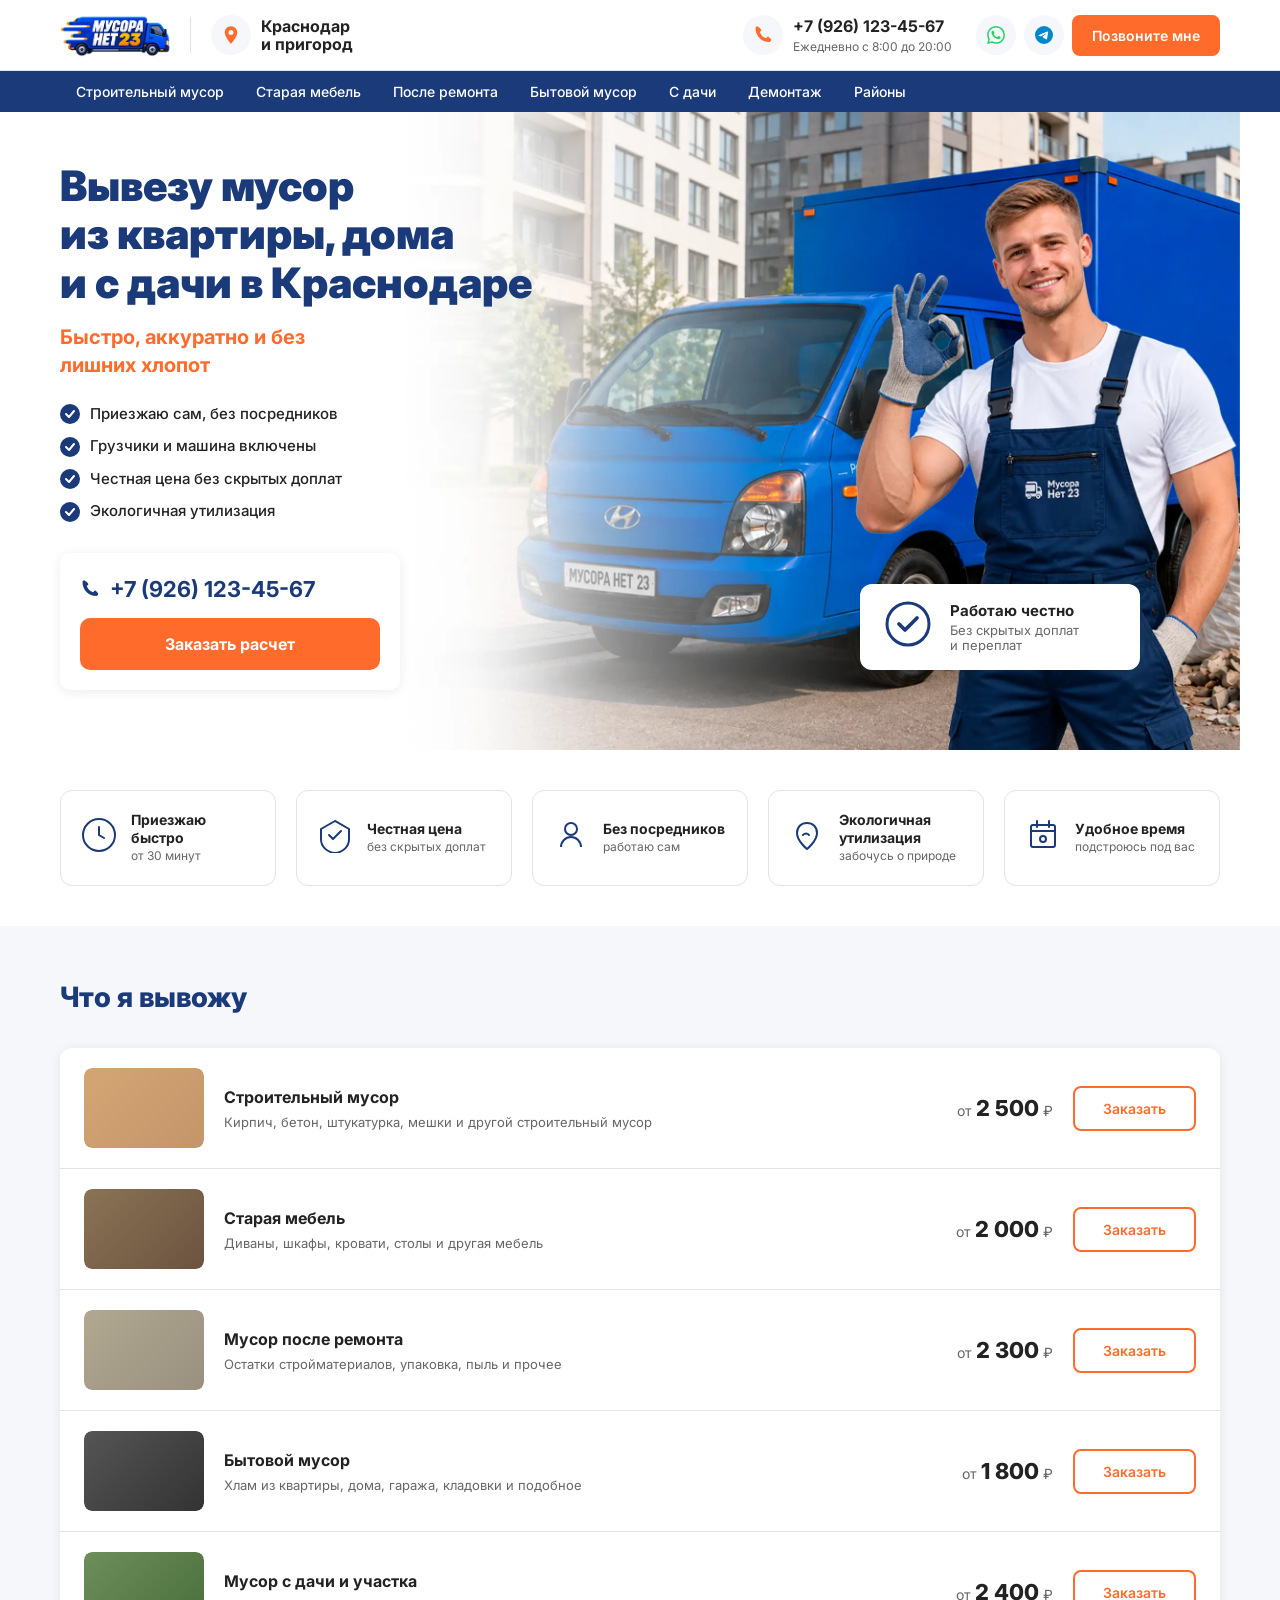
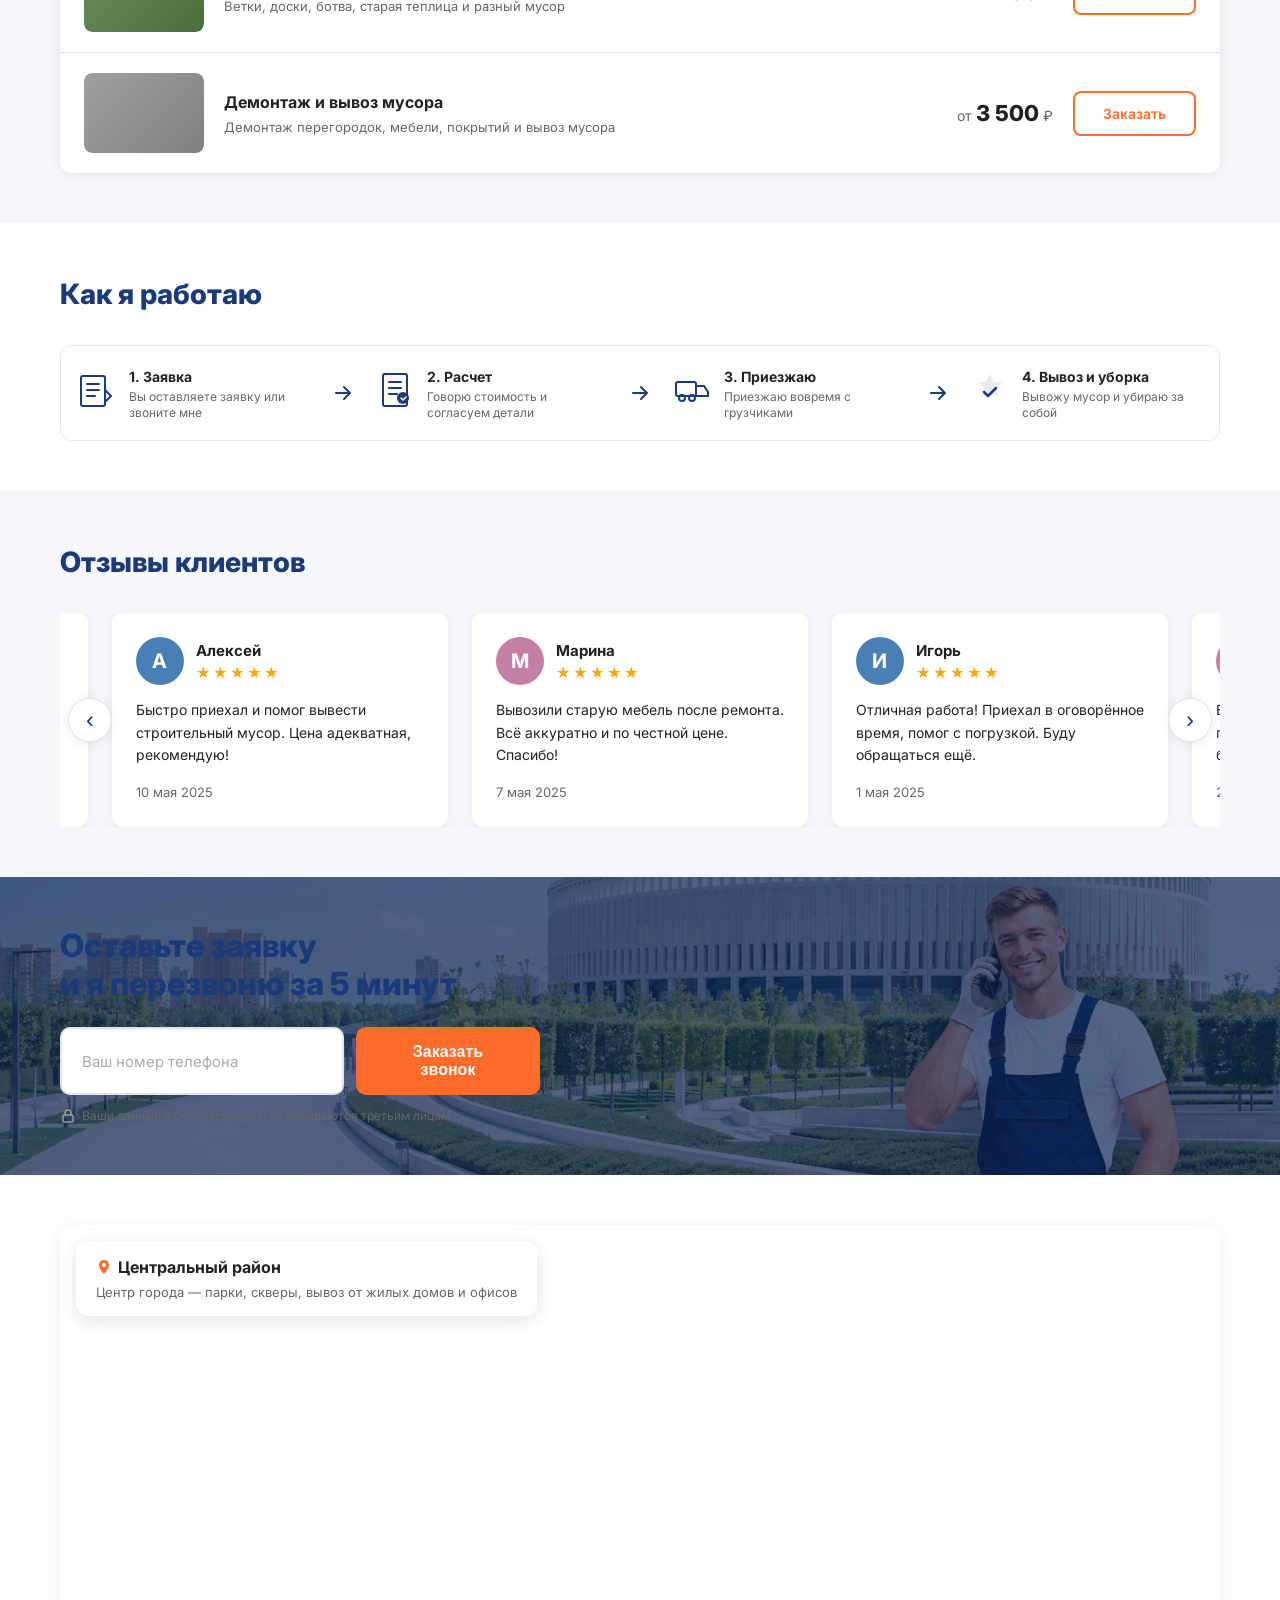
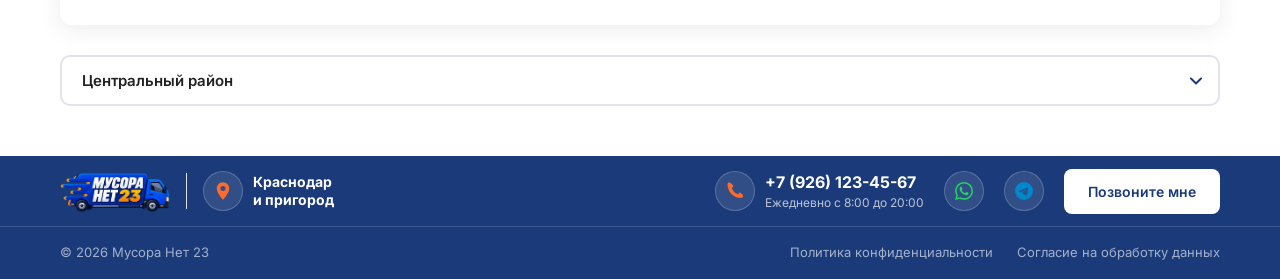
==== commit 51b8e4c1: "CTA — оригинальный контент, форма max-width 480px" ====
--- a/index.html
+++ b/index.html
@@ -662,8 +662,8 @@
                 </form>
                 <p class="cta-privacy">
                     <svg width="16" height="16" viewBox="0 0 16 16" fill="none">
-                        <rect x="3" y="7" width="10" height="7" rx="1" stroke="rgba(255,255,255,0.6)" stroke-width="1.5"/>
-                        <path d="M5 7V5a3 3 0 016 0v2" stroke="rgba(255,255,255,0.6)" stroke-width="1.5"/>
+                        <rect x="3" y="7" width="10" height="7" rx="1" stroke="#999" stroke-width="1.5"/>
+                        <path d="M5 7V5a3 3 0 016 0v2" stroke="#999" stroke-width="1.5"/>
                     </svg>
                     Ваши данные в безопасности и не передаются третьим лицам
                 </p>
--- a/index.css
+++ b/index.css
@@ -775,7 +775,7 @@
 .cta-content h2 {
     font-size: 32px;
     font-weight: 800;
-    color: var(--white);
+    color: var(--primary);
     line-height: 1.2;
     margin-bottom: 24px;
 }
@@ -784,27 +784,27 @@
     display: flex;
     gap: 12px;
     margin-bottom: 12px;
+    max-width: 480px;
 }
 
 .cta-input {
     flex: 1;
     padding: 16px 20px;
-    border: 2px solid rgba(255,255,255,0.25);
+    border: 2px solid var(--border);
     border-radius: 10px;
     font-size: 15px;
     font-family: inherit;
     outline: none;
     transition: border-color 0.2s;
-    background: rgba(255,255,255,0.12);
-    color: var(--white);
+    background: var(--white);
 }
 
 .cta-input:focus {
-    border-color: var(--accent);
+    border-color: var(--primary);
 }
 
 .cta-input::placeholder {
-    color: rgba(255,255,255,0.5);
+    color: #aaa;
 }
 
 .cta-privacy {
@@ -812,7 +812,7 @@
     align-items: center;
     gap: 6px;
     font-size: 12px;
-    color: rgba(255,255,255,0.6);
+    color: var(--text-light);
 }
 
 /* ===== AREAS ===== */
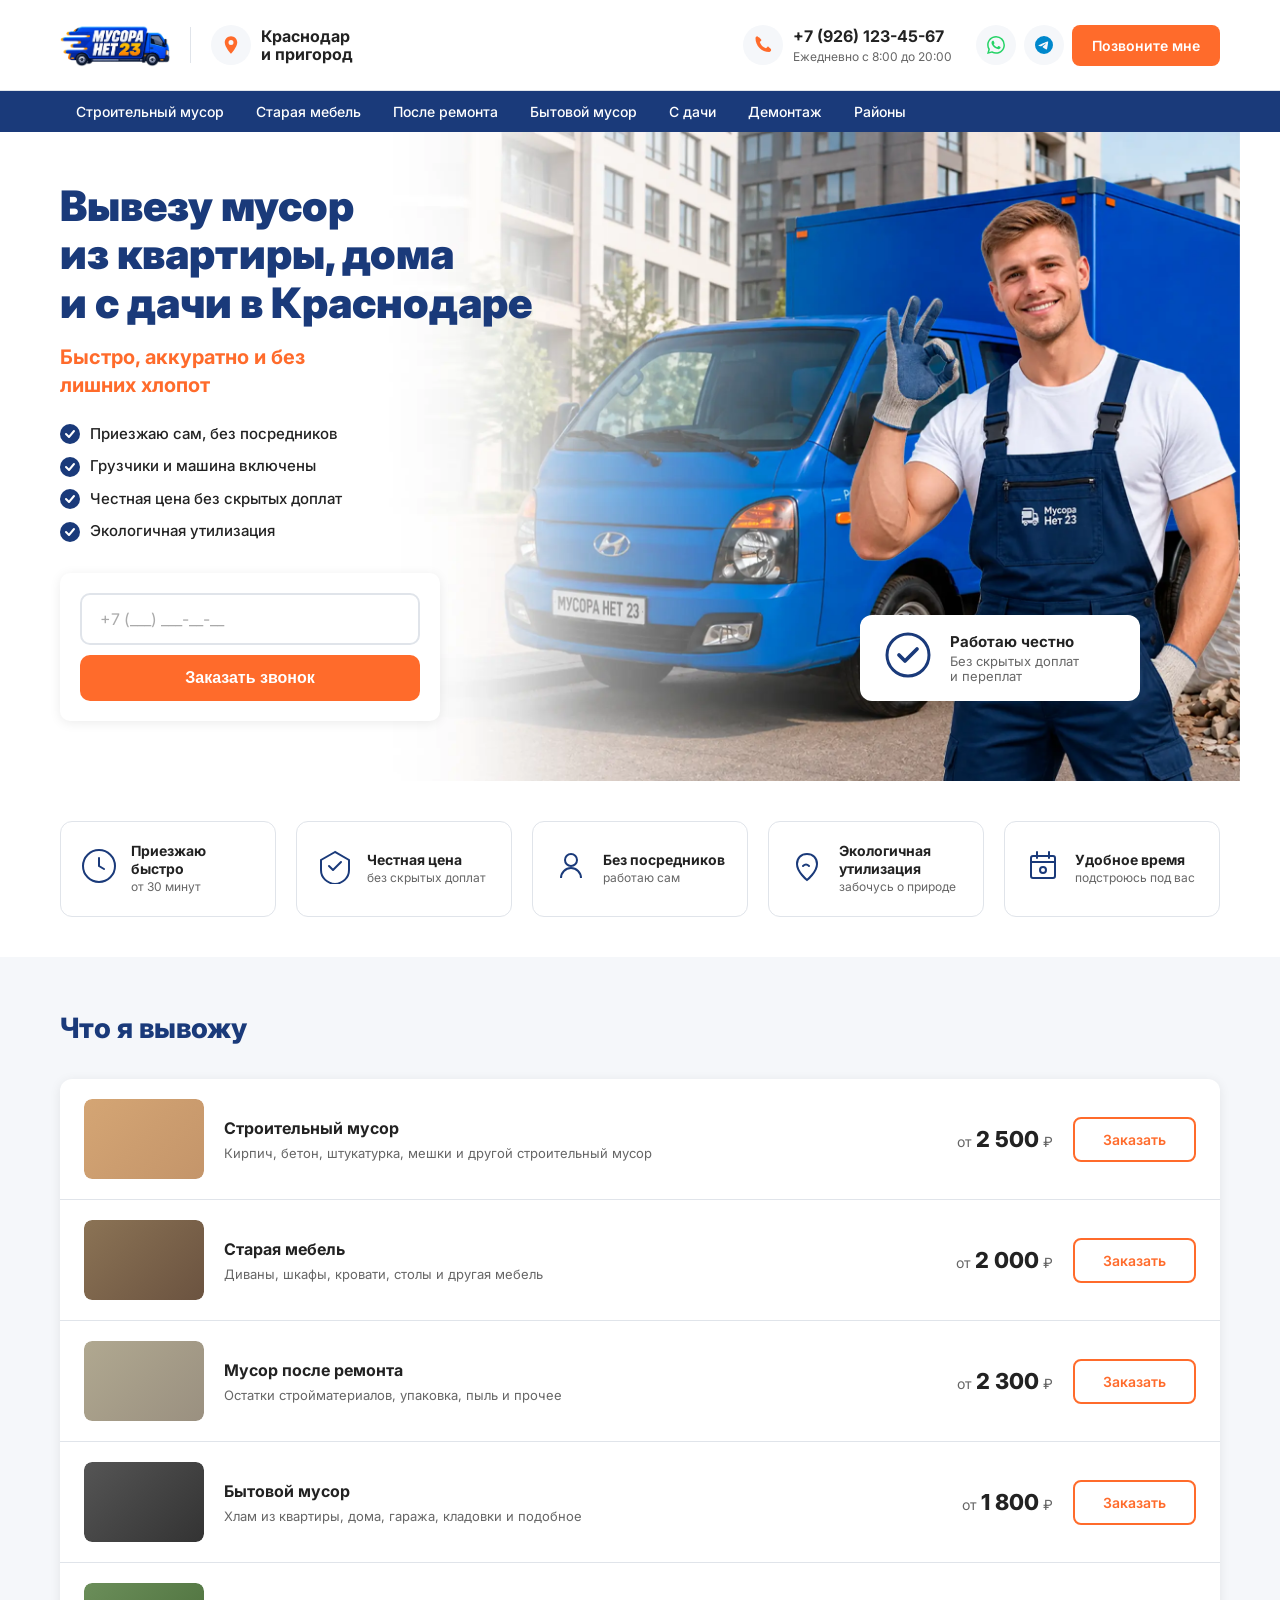
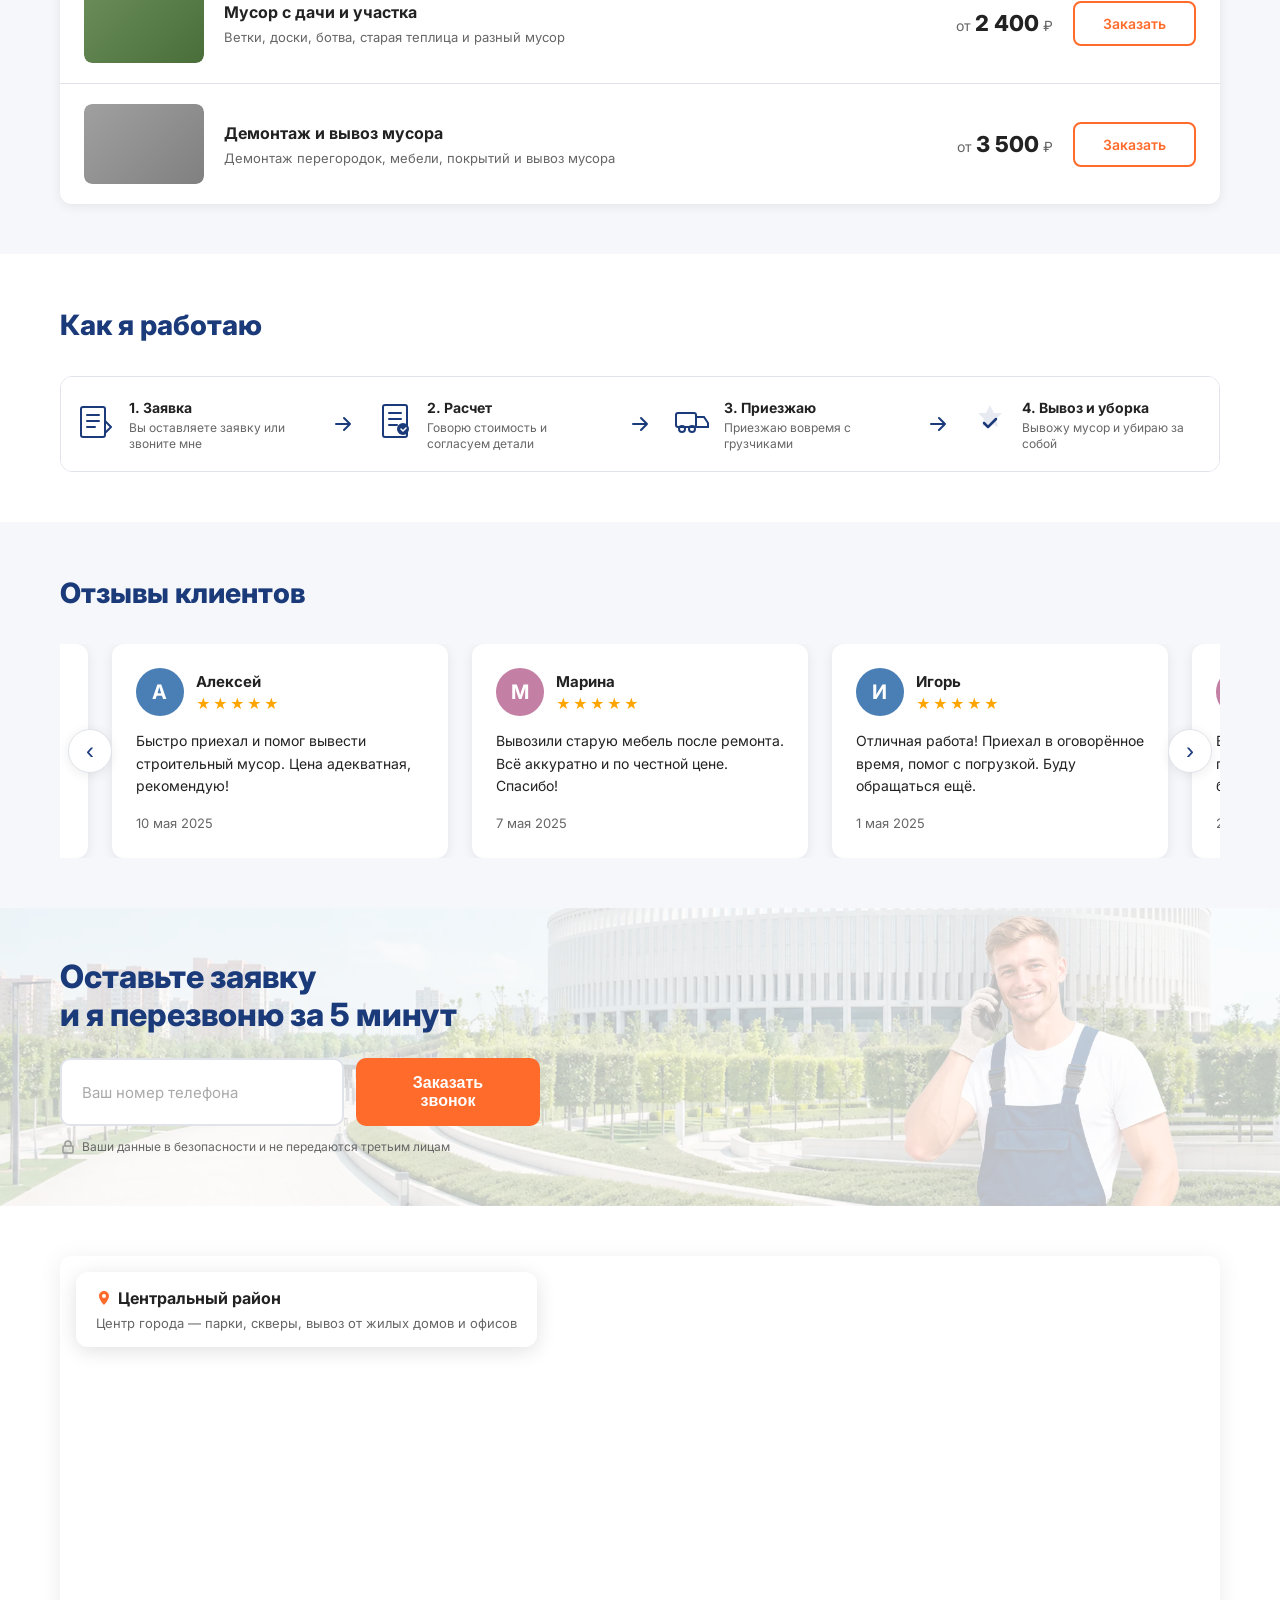
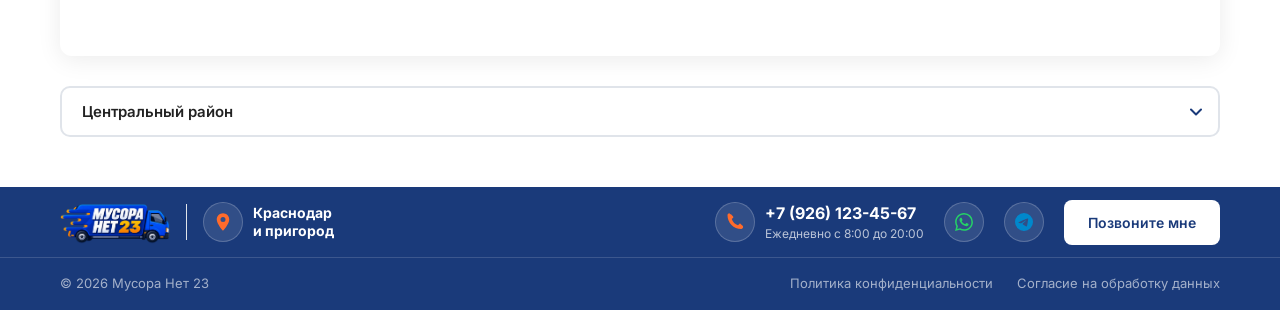
==== commit cecb3721: "Hero — форма вместо номера и кнопки (ввод телефона + заказать звонок)" ====
--- a/index.html
+++ b/index.html
@@ -215,13 +215,13 @@
                     </li>
                 </ul>
                 <div class="hero-cta">
-                    <a href="tel:+79261234567" class="hero-phone">
-                        <svg width="20" height="20" viewBox="0 0 20 20" fill="none">
-                            <path d="M4.375 1.25C3.34 1.25 2.5 2.09 2.5 3.125c0 7.6 6.15 13.75 13.75 13.75 1.035 0 1.875-.84 1.875-1.875 0-.49-.19-.93-.5-1.26l-1.875-1.875c-.35-.35-.91-.35-1.26 0l-1.36 1.36A10.06 10.06 0 016.76 7.01l1.36-1.36c.35-.35.35-.91 0-1.26L6.25 2.52A1.86 1.86 0 005 1.875 1.875 1.875 0 004.375 1.25z" fill="#1a3a7a"/>
-                        </svg>
-                        +7 (926) 123-45-67
-                    </a>
-                    <a href="#" class="btn-primary">Заказать расчет</a>
+                    <form action="send.php" method="POST" class="hero-form">
+                        <input type="hidden" name="page" value="Главная">
+                        <input type="hidden" name="service" value="Заказать звонок">
+                        <input type="hidden" name="name" value="С сайта">
+                        <input type="tel" name="phone" placeholder="+7 (___) ___-__-__" required class="hero-form-input">
+                        <button type="submit" class="btn-primary hero-form-btn">Заказать звонок</button>
+                    </form>
                 </div>
                 <div class="hero-badge">
                     <div class="hero-badge-icon">
--- a/index.css
+++ b/index.css
@@ -52,7 +52,7 @@
 .header {
     background: var(--white);
     border-bottom: 1px solid var(--border);
-    padding: 0;
+    padding: 10px 0;
     position: sticky;
     top: 0;
     z-index: 100;
@@ -318,7 +318,7 @@
     display: flex;
     flex-direction: column;
     gap: 12px;
-    max-width: 340px;
+    max-width: 380px;
     background: var(--white);
     border-radius: 10px;
     box-shadow: var(--shadow);
@@ -360,6 +360,39 @@
     width: 100%;
 }
 
+.hero-form {
+    display: flex;
+    flex-direction: column;
+    gap: 10px;
+    width: 100%;
+}
+
+.hero-form-input {
+    width: 100%;
+    padding: 14px 18px;
+    border: 2px solid var(--border);
+    border-radius: 10px;
+    font-size: 16px;
+    font-family: inherit;
+    outline: none;
+    transition: border-color 0.2s, box-shadow 0.2s;
+    box-sizing: border-box;
+}
+
+.hero-form-input:focus {
+    border-color: var(--primary);
+    box-shadow: 0 0 0 3px rgba(26,58,122,0.12);
+}
+
+.hero-form-input::placeholder {
+    color: #aaa;
+}
+
+.hero-form-btn {
+    width: 100%;
+    padding: 14px 24px;
+}
+
 .hero-badge {
     position: absolute;
     bottom: 20px;
@@ -753,7 +786,7 @@
     content: '';
     position: absolute;
     inset: 0;
-    background: rgba(15,37,85,0.7);
+    background: rgba(255,255,255,0.75);
     z-index: 0;
 }
 
@@ -1559,6 +1592,25 @@
         flex-wrap: wrap;
     }
 
+    .logo-icon {
+        width: 95px;
+        height: 60px;
+    }
+
+    .header-phone {
+        font-size: 15px;
+    }
+
+    .icon-badge {
+        width: 36px;
+        height: 36px;
+    }
+
+    .icon-badge svg {
+        width: 18px;
+        height: 18px;
+    }
+
     .nav-list {
         flex-wrap: wrap;
         justify-content: center;
@@ -1572,6 +1624,10 @@
     .hero-inner {
         flex-direction: column;
         text-align: left;
+    }
+
+    .hero-badge {
+        display: none;
     }
 
     .hero-inner::after {
@@ -1707,8 +1763,13 @@
 }
 
 @media (max-width: 480px) {
-    .header-phone-block {
-        display: none;
+    .logo-icon {
+        width: 80px;
+        height: 52px;
+    }
+
+    .header-phone {
+        font-size: 14px;
     }
 
     .hero-title {
--- a/service.css
+++ b/service.css
@@ -5,20 +5,39 @@
 
 /* Hero — light style matching main page */
 .service-hero {
-    padding: 0;
-}
-
-.service-hero .hero-inner::after {
+    padding: 60px 0 70px;
+    position: relative;
+    overflow: hidden;
+}
+
+.service-hero::after {
     content: '';
     position: absolute;
-    top: -50px;
-    bottom: -60px;
-    right: 0;
-    left: 0;
-    background: url('assets/main.webp') right center/auto 100% no-repeat;
+    inset: 0;
+    background: url('assets/main.webp') center/cover no-repeat;
+    pointer-events: none;
+    z-index: -2;
+}
+
+.service-hero::before {
+    content: '';
+    position: absolute;
+    inset: 0;
+    background: rgba(255,255,255,0.6);
     pointer-events: none;
     z-index: -1;
 }
+
+/* Per-service hero backgrounds */
+.hero-bitovoi::after   { background-image: url('assets/bitovoi-musor.webp'); }
+.hero-demontazh::after  { background-image: url('assets/demontaz.webp'); }
+.hero-posle-remonta::after { background-image: url('assets/posle-remonta.webp'); }
+.hero-s-dachi::after   { background-image: url('assets/s-dachi.webp'); }
+.hero-staraya-mebel::after { background-image: url('assets/staraia-mebel.webp'); }
+.hero-stroitelniy::after  { background-image: url('assets/stroitelnii-musor.webp'); }
+
+/* Kill main page hero-inner::after on service pages */
+.service-hero .hero-inner::after { display: none; }
 
 .service-hero .hero-badge-text strong {
     font-size: 20px;
@@ -384,69 +403,145 @@
 }
 
 /* ===== RESPONSIVE ===== */
+@media (max-width: 1024px) {
+    .benefits-grid {
+        grid-template-columns: repeat(2, 1fr);
+    }
+    .how-steps {
+        gap: 20px;
+    }
+}
+
 @media (max-width: 900px) {
     .service-hero {
         padding: 50px 0 60px;
     }
-    .service-hero-content h1 {
+    .service-hero .hero-title {
         font-size: 32px;
     }
     .benefits-grid {
         grid-template-columns: repeat(2, 1fr);
     }
-}
-
-@media (max-width: 600px) {
+    .service-form-card {
+        padding: 36px 32px;
+    }
+    .how-steps {
+        grid-template-columns: repeat(3, 1fr);
+        gap: 16px;
+    }
+    .how-step {
+        padding: 24px 16px;
+    }
+}
+
+@media (max-width: 768px) {
     .service-hero {
         padding: 40px 0 50px;
     }
-    .service-hero-content h1 {
-        font-size: 26px;
-    }
-    .service-hero-content .hero-subtitle {
+    .service-hero .hero-title {
+        font-size: 28px;
+    }
+    .service-hero .hero-subtitle {
         font-size: 16px;
     }
-    .hero-price-block {
-        padding: 12px 20px;
-    }
-    .hero-price-block .price-value {
-        font-size: 24px;
-    }
-    .service-hero-cta {
-        flex-direction: column;
-        align-items: stretch;
-    }
-    .service-hero-cta .btn-primary {
-        text-align: center;
+    .service-hero .hero-badge {
+        position: static;
+        margin-top: 12px;
+        min-width: auto;
     }
     .how-steps {
         grid-template-columns: 1fr;
         gap: 0;
     }
+    .how-step {
+        padding: 20px 16px;
+    }
+    .benefits-grid {
+        grid-template-columns: repeat(2, 1fr);
+        gap: 16px;
+    }
+    .service-form-card {
+        padding: 28px 20px;
+    }
+    .service-form-card h2 {
+        font-size: 24px;
+    }
+    .service-form-grid {
+        grid-template-columns: 1fr;
+    }
+    .service-form-grid .form-group.full {
+        grid-column: auto;
+    }
+    .service-form-grid .btn-submit {
+        grid-column: auto;
+    }
+    .form-privacy {
+        grid-column: auto;
+    }
+    .service-faq h2,
+    .other-services h2 {
+        font-size: 24px;
+    }
+    .faq-question {
+        padding: 16px 20px;
+        font-size: 15px;
+    }
+    .faq-answer-inner {
+        padding: 0 20px 16px;
+        font-size: 14px;
+    }
+    .popup-form {
+        padding: 28px 20px;
+    }
+    .popup-form h3 {
+        font-size: 20px;
+    }
+}
+
+@media (max-width: 600px) {
+    .service-hero {
+        padding: 36px 0 44px;
+    }
+    .service-hero .hero-title {
+        font-size: 26px;
+    }
+    .service-hero .hero-features li {
+        font-size: 14px;
+    }
     .benefits-grid {
         grid-template-columns: 1fr;
     }
-    .service-form-card {
-        padding: 28px 20px;
+    .benefit-card {
+        padding: 20px 16px;
     }
     .service-form-card h2 {
         font-size: 22px;
     }
-    .service-form-grid {
-        grid-template-columns: 1fr;
-    }
-    .service-form-grid .form-group.full {
-        grid-column: auto;
-    }
-    .service-form-grid .btn-submit {
-        grid-column: auto;
-    }
-    .form-privacy {
-        grid-column: auto;
+    .service-form-card .form-subtitle {
+        font-size: 13px;
     }
     .service-faq h2,
     .other-services h2 {
         font-size: 22px;
+    }
+}
+
+@media (max-width: 480px) {
+    .service-hero .hero-title {
+        font-size: 24px;
+    }
+    .service-hero .hero-cta {
+        flex-direction: column;
+        align-items: stretch;
+    }
+    .service-hero .hero-cta .btn-primary {
+        text-align: center;
+    }
+    .how-step h3 {
+        font-size: 16px;
+    }
+    .how-step p {
+        font-size: 13px;
     }
 }
 
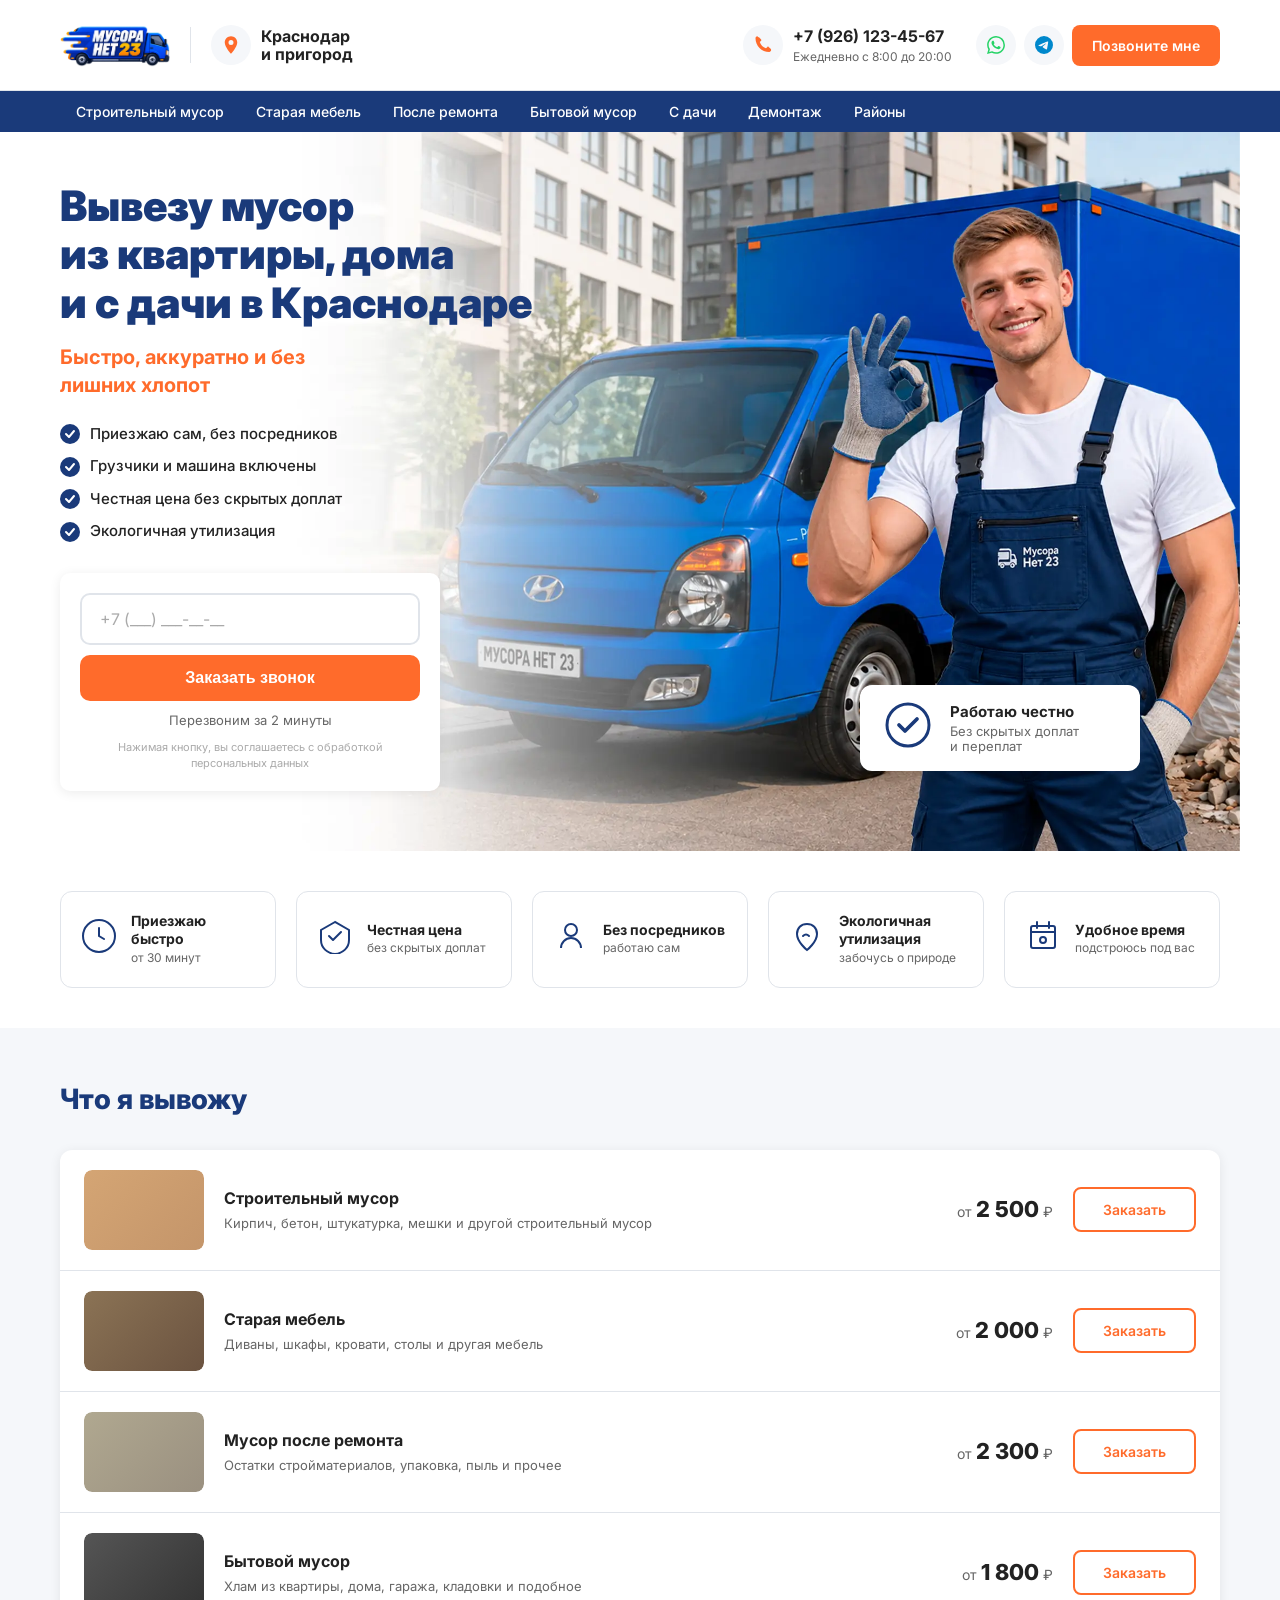
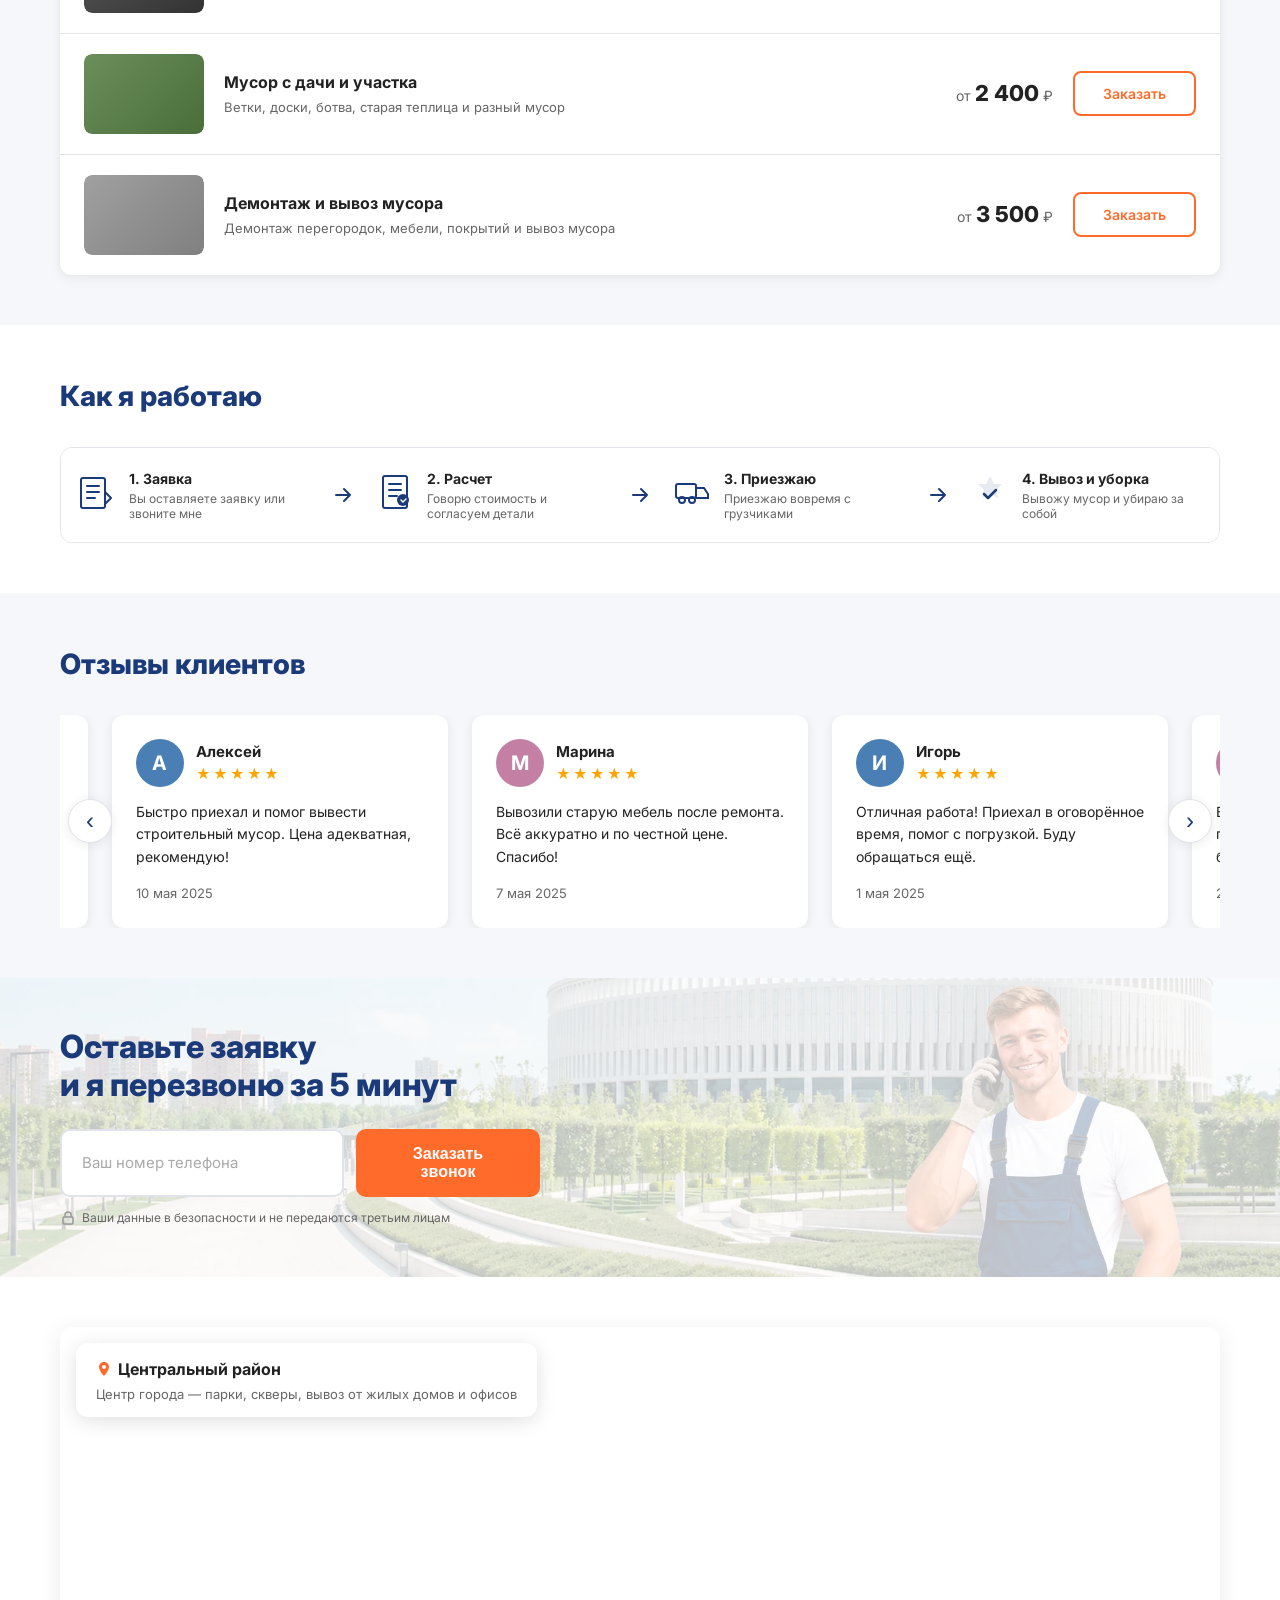
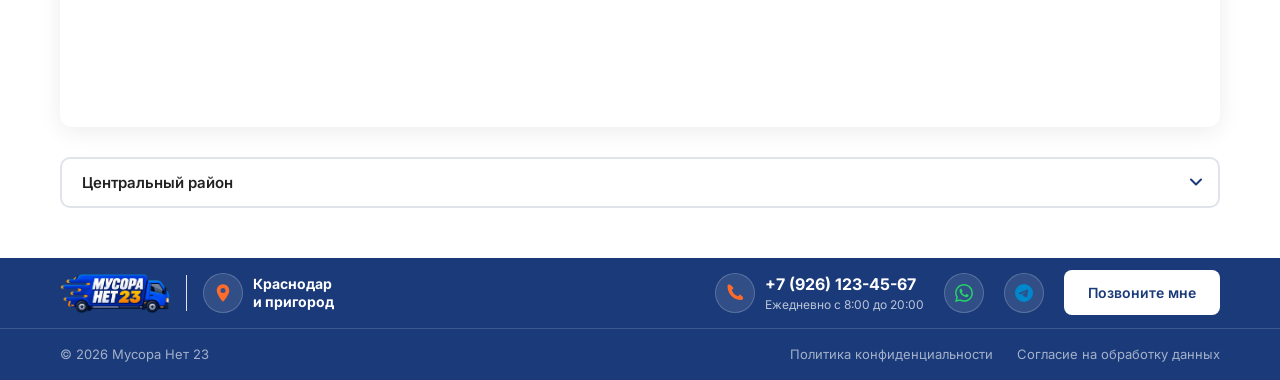
==== commit 3c677c69: "Hero form — подпись перезвоним +隐私 agreement" ====
--- a/index.html
+++ b/index.html
@@ -221,6 +221,8 @@
                         <input type="hidden" name="name" value="С сайта">
                         <input type="tel" name="phone" placeholder="+7 (___) ___-__-__" required class="hero-form-input">
                         <button type="submit" class="btn-primary hero-form-btn">Заказать звонок</button>
+                        <span class="hero-form-sub">Перезвоним за 2 минуты</span>
+                        <span class="hero-form-privacy">Нажимая кнопку, вы соглашаетесь с обработкой персональных данных</span>
                     </form>
                 </div>
                 <div class="hero-badge">
--- a/index.css
+++ b/index.css
@@ -393,6 +393,19 @@
     padding: 14px 24px;
 }
 
+.hero-form-sub {
+    font-size: 13px;
+    color: var(--text-light);
+    text-align: center;
+}
+
+.hero-form-privacy {
+    font-size: 11px;
+    color: #aaa;
+    text-align: center;
+    line-height: 1.4;
+}
+
 .hero-badge {
     position: absolute;
     bottom: 20px;
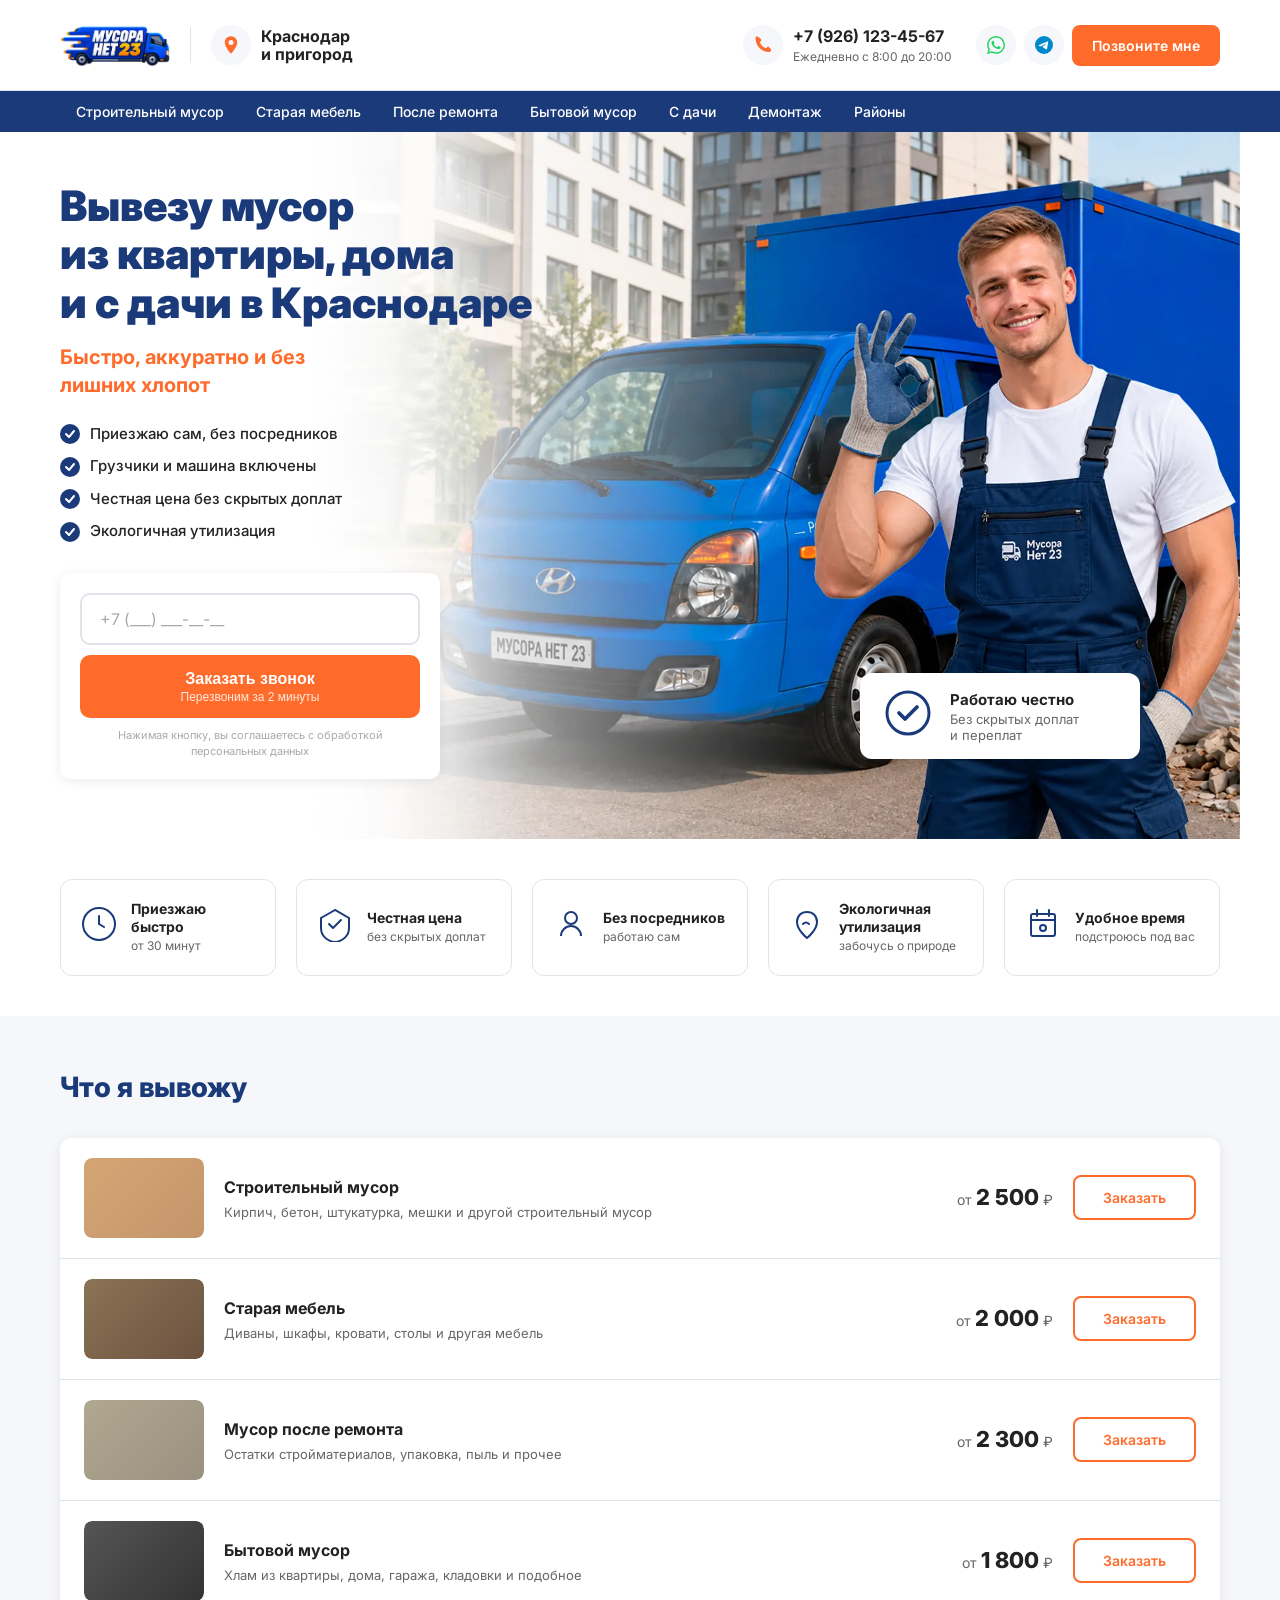
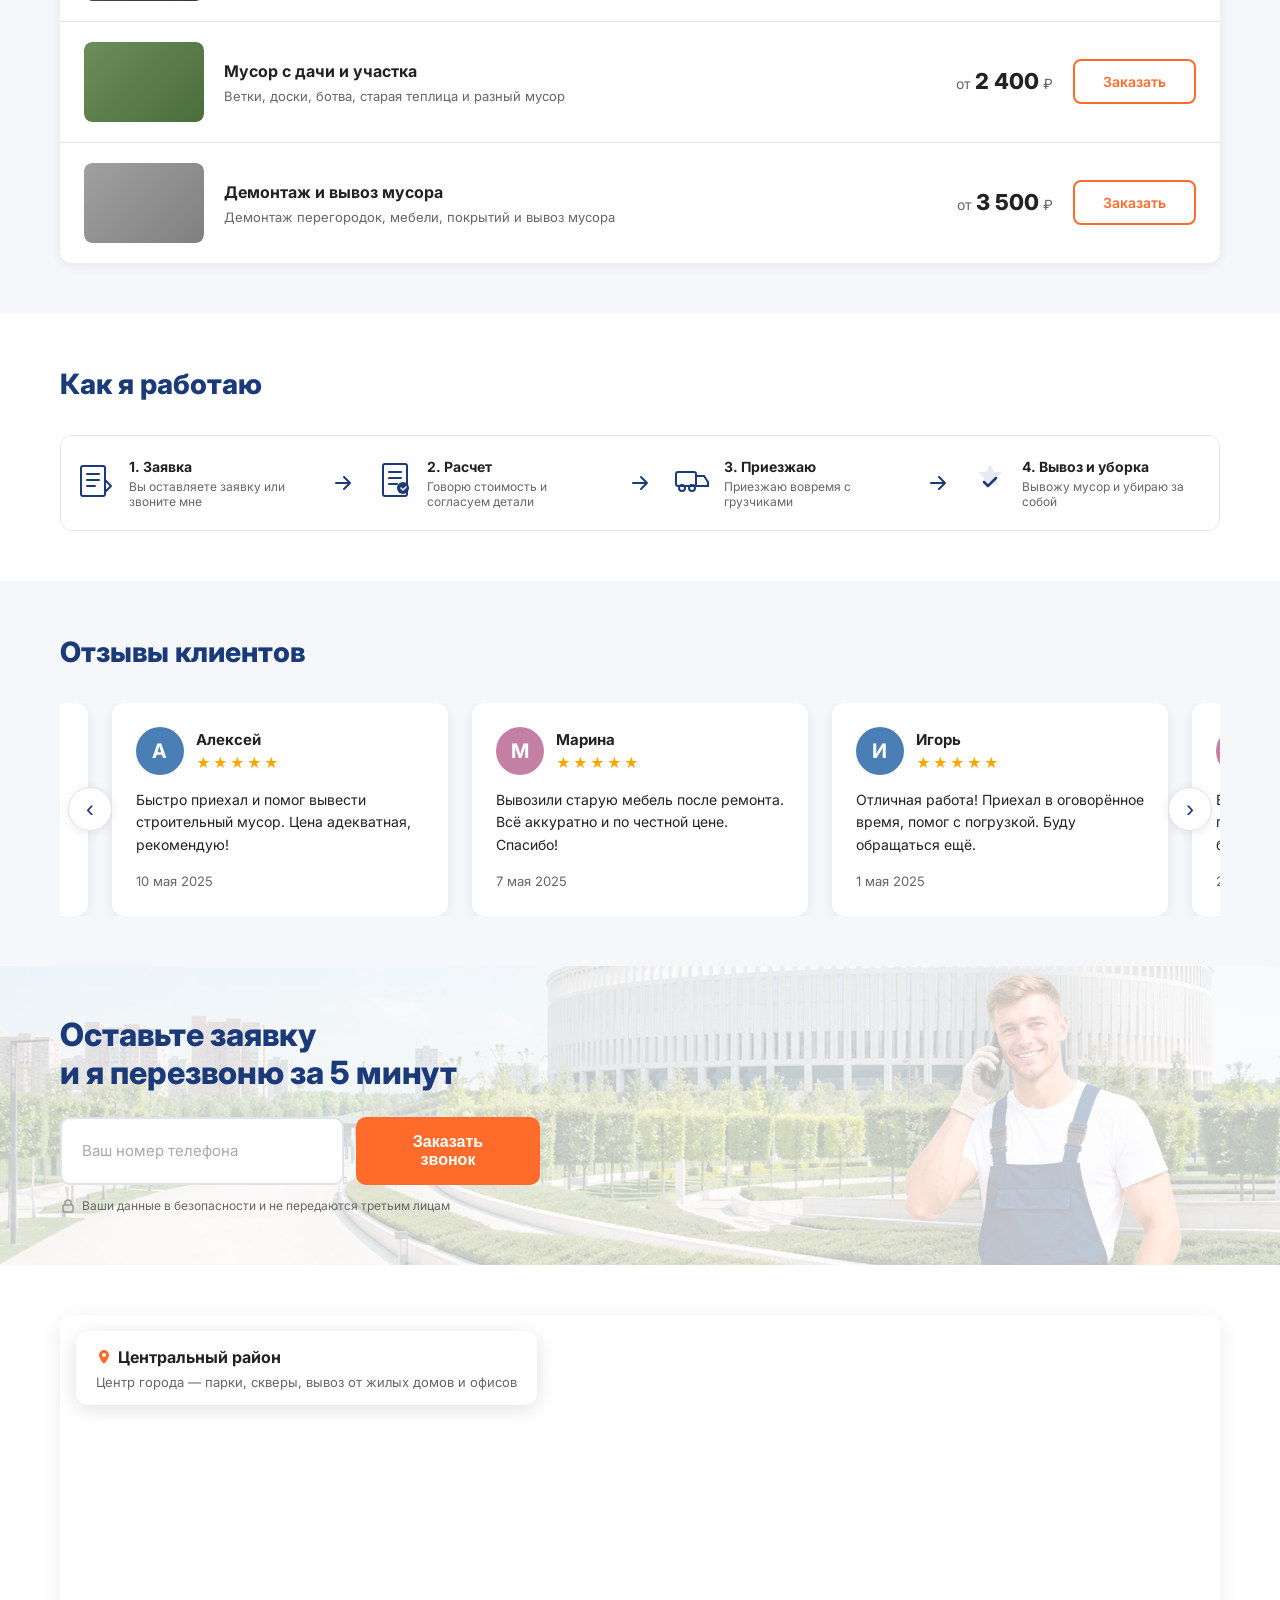
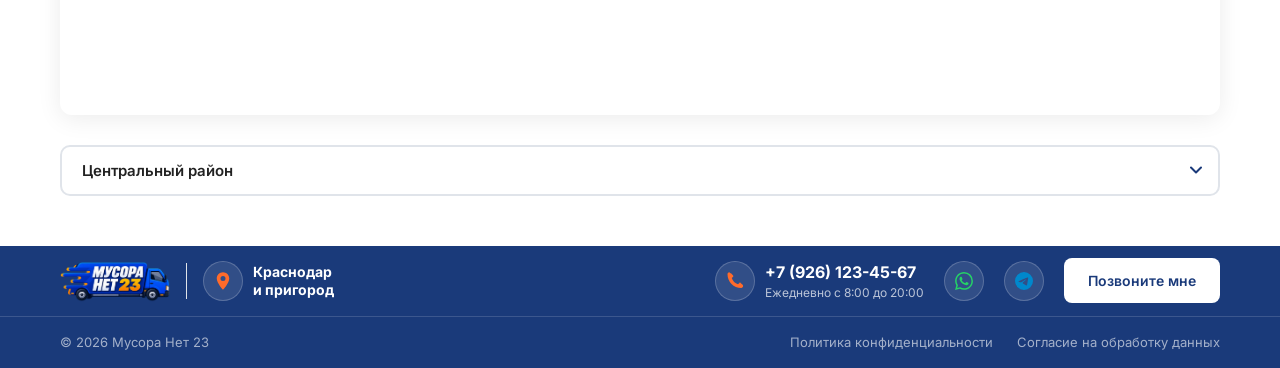
==== commit 9d9fa539: "Hero button — перезвоним за 2 минуты внутри кнопки" ====
--- a/index.html
+++ b/index.html
@@ -220,8 +220,7 @@
                         <input type="hidden" name="service" value="Заказать звонок">
                         <input type="hidden" name="name" value="С сайта">
                         <input type="tel" name="phone" placeholder="+7 (___) ___-__-__" required class="hero-form-input">
-                        <button type="submit" class="btn-primary hero-form-btn">Заказать звонок</button>
-                        <span class="hero-form-sub">Перезвоним за 2 минуты</span>
+                        <button type="submit" class="btn-primary hero-form-btn"><span>Заказать звонок</span><small>Перезвоним за 2 минуты</small></button>
                         <span class="hero-form-privacy">Нажимая кнопку, вы соглашаетесь с обработкой персональных данных</span>
                     </form>
                 </div>
--- a/index.css
+++ b/index.css
@@ -391,12 +391,22 @@
 .hero-form-btn {
     width: 100%;
     padding: 14px 24px;
-}
-
-.hero-form-sub {
-    font-size: 13px;
-    color: var(--text-light);
-    text-align: center;
+    display: flex;
+    flex-direction: column;
+    align-items: center;
+    gap: 2px;
+    line-height: 1.2;
+}
+
+.hero-form-btn span {
+    font-size: 16px;
+    font-weight: 700;
+}
+
+.hero-form-btn small {
+    font-size: 12px;
+    font-weight: 500;
+    opacity: 0.85;
 }
 
 .hero-form-privacy {
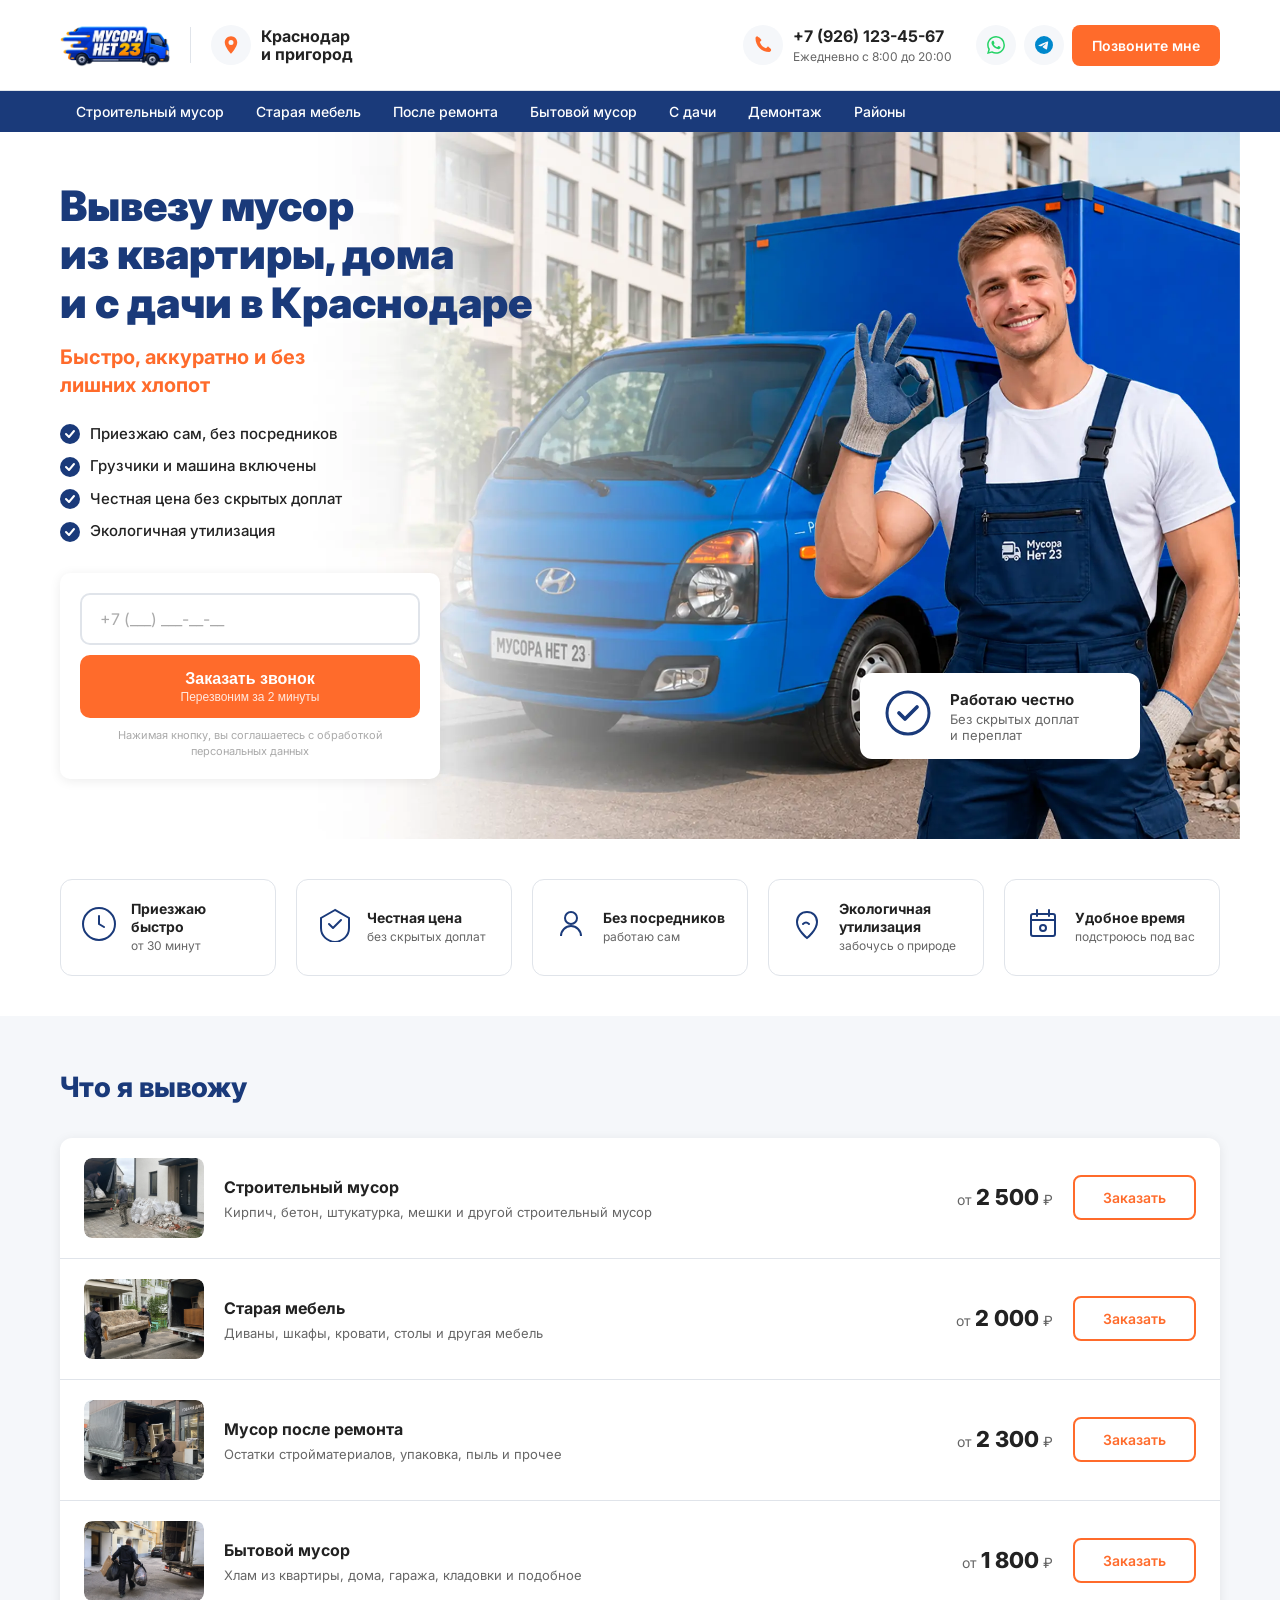
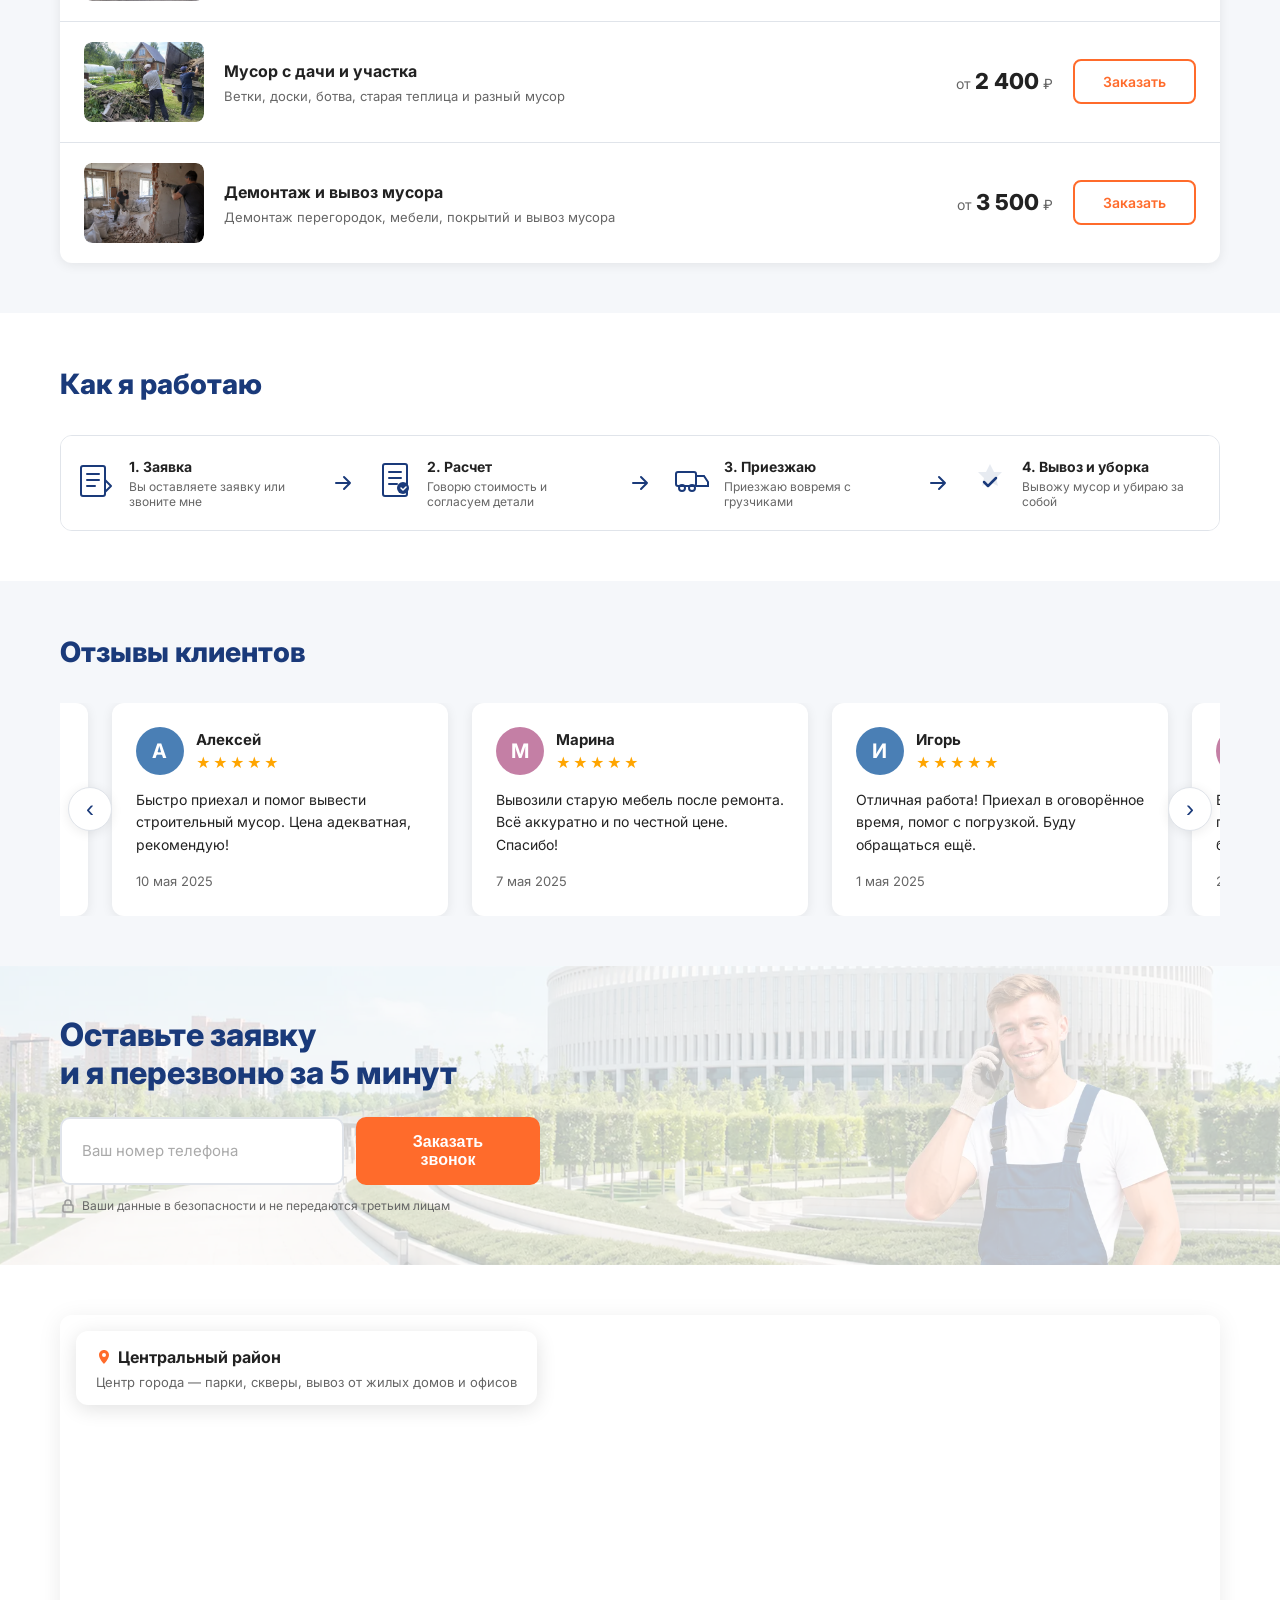
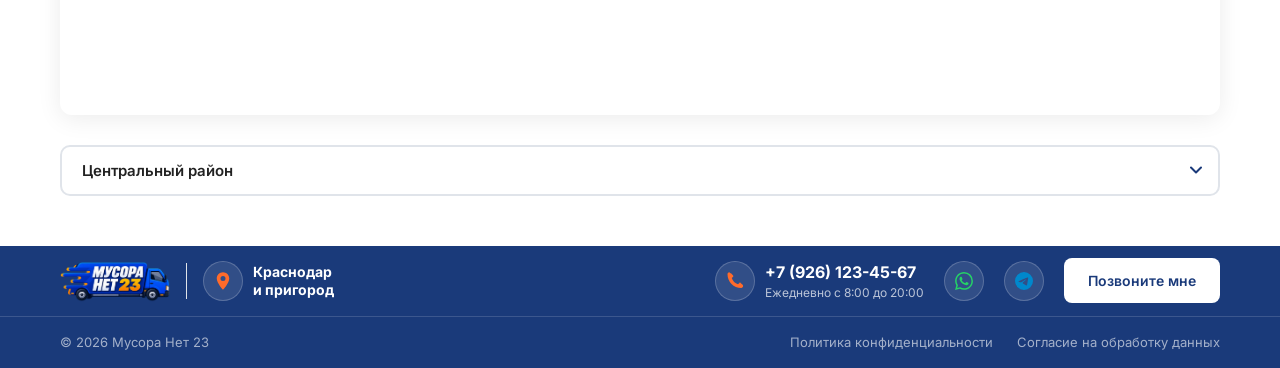
==== commit 683dfdd7: "Список услуг — реальные фото вместо плейсхолдеров (главная)" ====
--- a/index.html
+++ b/index.html
@@ -318,7 +318,7 @@
             <div class="services-list">
                 <div class="service-item">
                     <div class="service-img">
-                        <div class="service-img-placeholder construction"></div>
+                        <img src="assets/stroitelnii-musor.webp" alt="Строительный мусор" class="service-img-photo">
                     </div>
                     <div class="service-info">
                         <h3>Строительный мусор</h3>
@@ -331,7 +331,7 @@
                 </div>
                 <div class="service-item">
                     <div class="service-img">
-                        <div class="service-img-placeholder furniture"></div>
+                        <img src="assets/staraia-mebel.webp" alt="Старая мебель" class="service-img-photo">
                     </div>
                     <div class="service-info">
                         <h3>Старая мебель</h3>
@@ -344,7 +344,7 @@
                 </div>
                 <div class="service-item">
                     <div class="service-img">
-                        <div class="service-img-placeholder renovation"></div>
+                        <img src="assets/posle-remonta.webp" alt="Мусор после ремонта" class="service-img-photo">
                     </div>
                     <div class="service-info">
                         <h3>Мусор после ремонта</h3>
@@ -357,7 +357,7 @@
                 </div>
                 <div class="service-item">
                     <div class="service-img">
-                        <div class="service-img-placeholder household"></div>
+                        <img src="assets/bitovoi-musor.webp" alt="Бытовой мусор" class="service-img-photo">
                     </div>
                     <div class="service-info">
                         <h3>Бытовой мусор</h3>
@@ -370,7 +370,7 @@
                 </div>
                 <div class="service-item">
                     <div class="service-img">
-                        <div class="service-img-placeholder dacha"></div>
+                        <img src="assets/s-dachi.webp" alt="Мусор с дачи" class="service-img-photo">
                     </div>
                     <div class="service-info">
                         <h3>Мусор с дачи и участка</h3>
@@ -383,7 +383,7 @@
                 </div>
                 <div class="service-item">
                     <div class="service-img">
-                        <div class="service-img-placeholder demolition"></div>
+                        <img src="assets/demontaz.webp" alt="Демонтаж" class="service-img-photo">
                     </div>
                     <div class="service-info">
                         <h3>Демонтаж и вывоз мусора</h3>
--- a/index.css
+++ b/index.css
@@ -548,6 +548,13 @@
     border-radius: 8px;
 }
 
+.service-img-photo {
+    width: 100%;
+    height: 100%;
+    object-fit: cover;
+    border-radius: 8px;
+}
+
 .service-img-placeholder.construction {
     background: linear-gradient(135deg, #d4a574, #c4956a);
 }
@@ -1531,15 +1538,19 @@
 
     .steps-grid {
         flex-direction: column;
+        border: none;
+        border-radius: 0;
+        gap: 12px;
     }
 
     .step-item {
         padding: 16px;
+        border-radius: var(--radius);
+        border: 1px solid var(--border);
     }
 
     .step-arrow {
-        transform: rotate(90deg);
-        padding: 4px 0;
+        display: none;
     }
 
     .cta-inner {
@@ -1680,6 +1691,8 @@
 
     .step-item {
         padding: 14px 12px;
+        border-radius: var(--radius);
+        border: 1px solid var(--border);
     }
 
     .review-card {
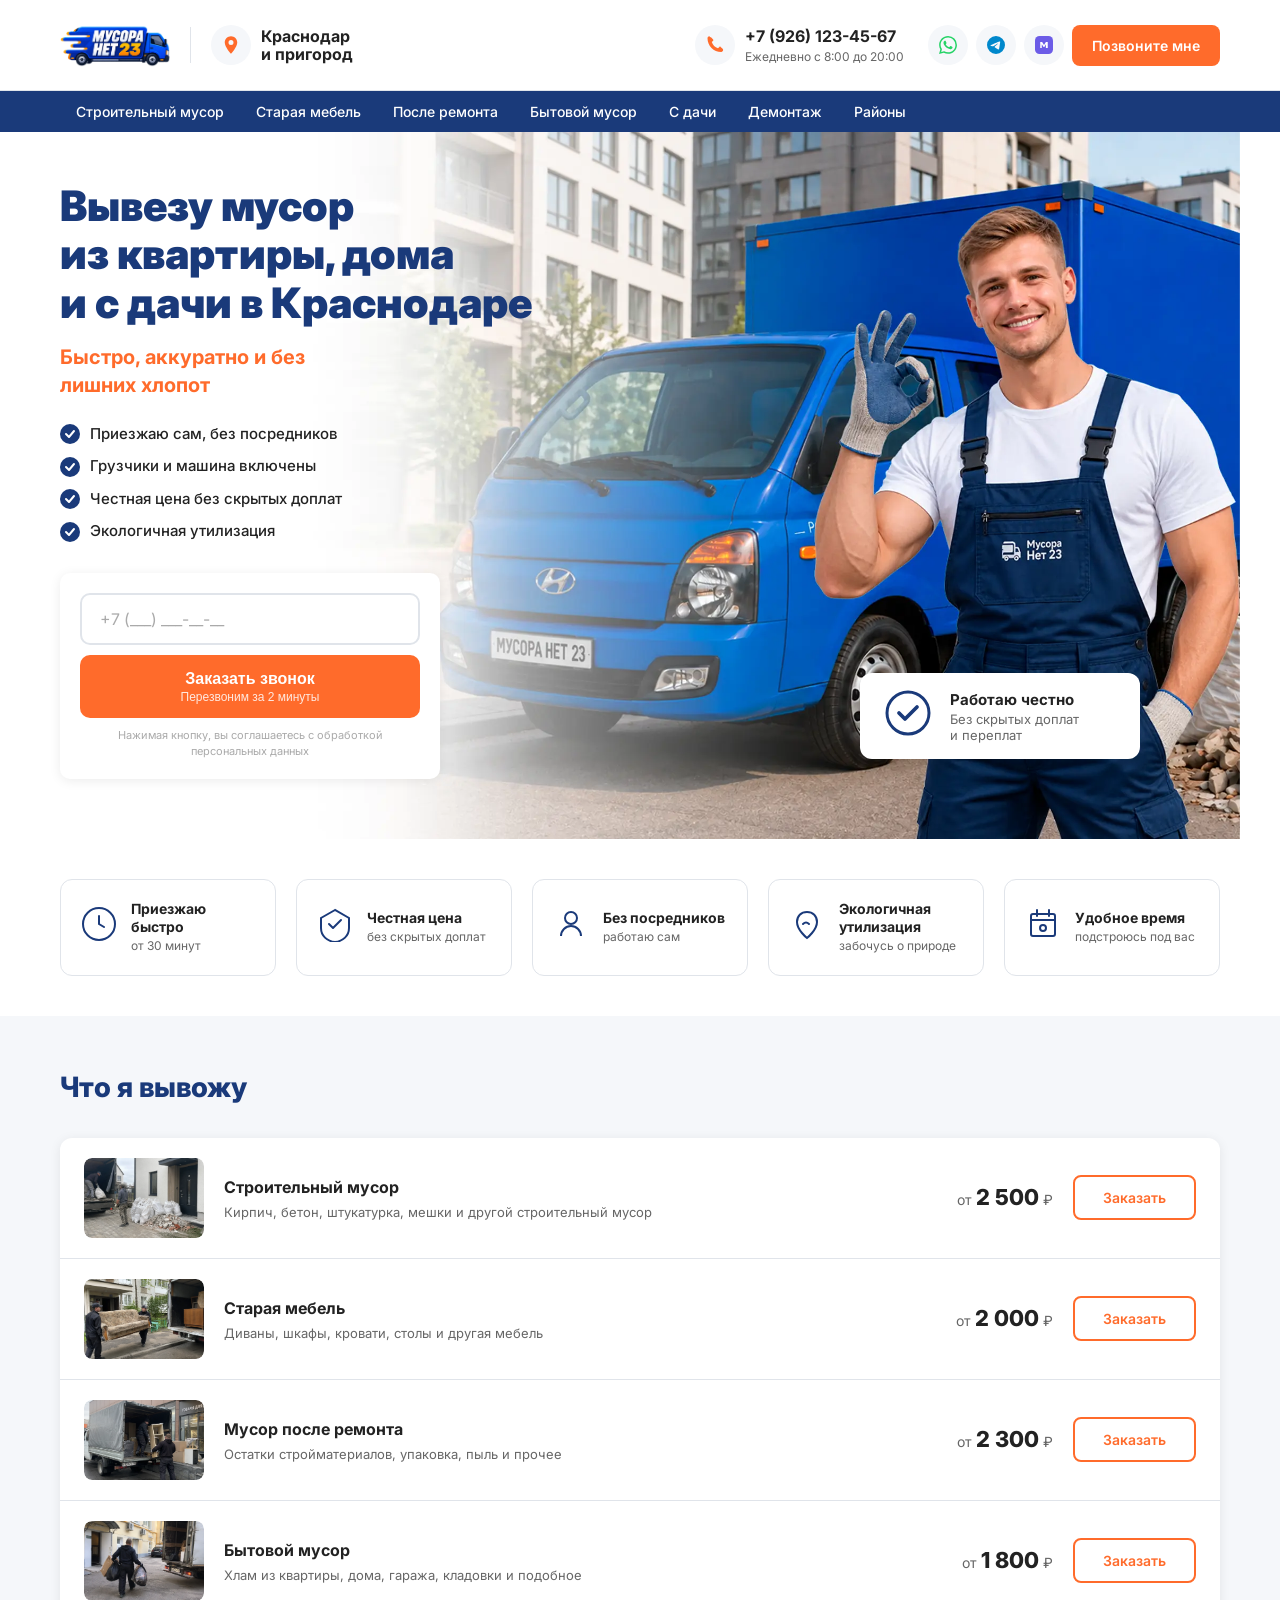
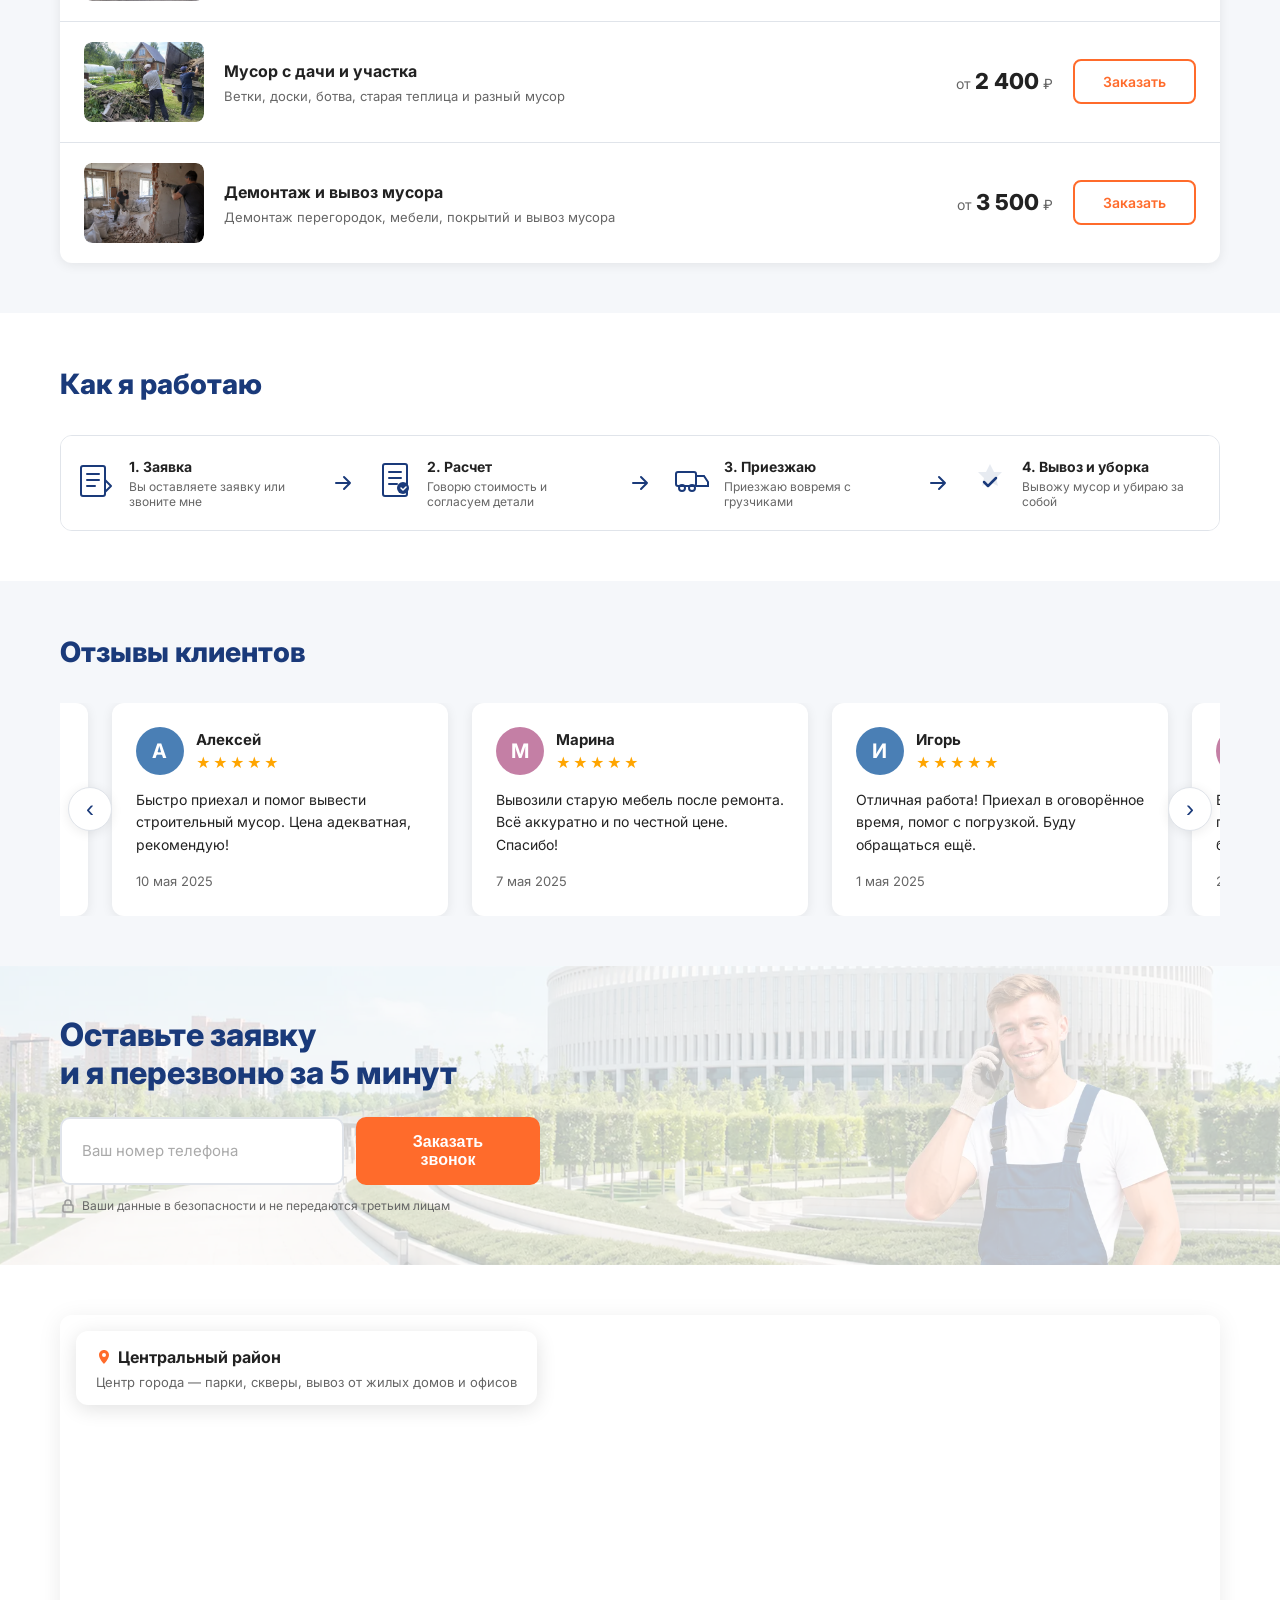
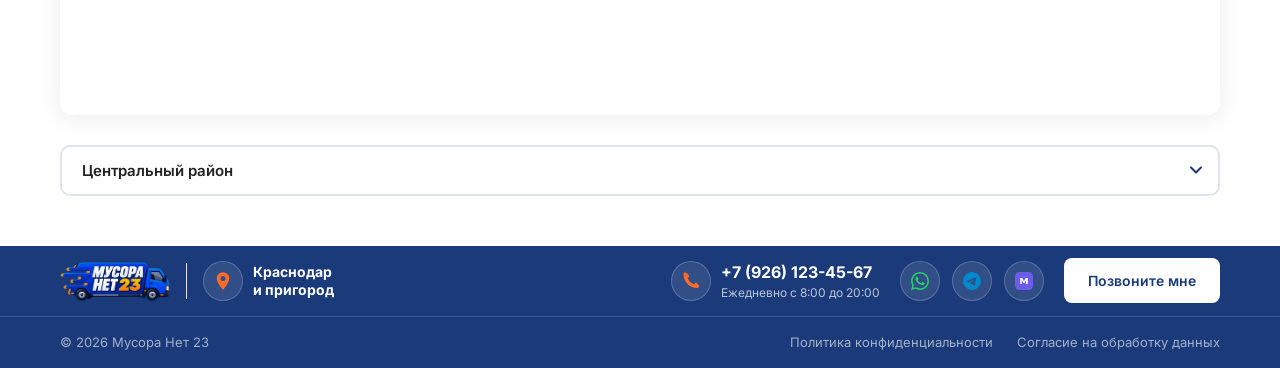
==== commit b0dc08c2: "MAX icon в header, footer, mobile menu на всех страницах; горизонтальные соцсети в футере на мобилке" ====
--- a/index.html
+++ b/index.html
@@ -87,6 +87,12 @@
                             <path d="M11.944 0A12 12 0 000 12a12 12 0 0012 12 12 12 0 0012-12A12 12 0 0012 0a12 12 0 00-.056 0zm4.962 7.224c.1-.002.321.023.465.14a.506.506 0 01.171.325c.016.093.036.306.02.472-.18 1.898-.962 6.502-1.36 8.627-.168.9-.499 1.201-.82 1.23-.696.065-1.225-.46-1.9-.902-1.056-.693-1.653-1.124-2.678-1.8-1.185-.78-.417-1.21.258-1.91.177-.184 3.247-2.977 3.307-3.23.007-.032.014-.15-.056-.212s-.174-.041-.249-.024c-.106.024-1.793 1.14-5.061 3.345-.479.33-.913.49-1.302.48-.428-.008-1.252-.241-1.865-.44-.752-.245-1.349-.374-1.297-.789.027-.216.325-.437.893-.663 3.498-1.524 5.83-2.529 6.998-3.014 3.332-1.386 4.025-1.627 4.476-1.635z"/>
                         </svg>
                     </a>
+                    <a href="#" class="social-circle max" title="MAX">
+                        <svg width="18" height="18" viewBox="0 0 24 24" fill="none">
+                            <rect width="24" height="24" rx="6" fill="#6C5CE7"/>
+                            <path d="M7 8h2.5l2.5 4 2.5-4H17v8h-2.5v-5l-2 3.5h-1L9 11v5H7V8z" fill="white"/>
+                        </svg>
+                    </a>
                     <a href="javascript:void(0)" class="btn-call popup-trigger">Позвоните мне</a>
                 </div>
             </div>
@@ -163,6 +169,13 @@
                         <path d="M11.944 0A12 12 0 000 12a12 12 0 0012 12 12 12 0 0012-12A12 12 0 0012 0a12 12 0 00-.056 0zm4.962 7.224c.1-.002.321.023.465.14a.506.506 0 01.171.325c.016.093.036.306.02.472-.18 1.898-.962 6.502-1.36 8.627-.168.9-.499 1.201-.82 1.23-.696.065-1.225-.46-1.9-.902-1.056-.693-1.653-1.124-2.678-1.8-1.185-.78-.417-1.21.258-1.91.177-.184 3.247-2.977 3.307-3.23.007-.032.014-.15-.056-.212s-.174-.041-.249-.024c-.106.024-1.793 1.14-5.061 3.345-.479.33-.913.49-1.302.48-.428-.008-1.252-.241-1.865-.44-.752-.245-1.349-.374-1.297-.789.027-.216.325-.437.893-.663 3.498-1.524 5.83-2.529 6.998-3.014 3.332-1.386 4.025-1.627 4.476-1.635z"/>
                     </svg>
                     <span>Telegram</span>
+                </a>
+                <a href="#" class="social-link max">
+                    <svg width="22" height="22" viewBox="0 0 24 24" fill="none">
+                        <rect width="24" height="24" rx="6" fill="#6C5CE7"/>
+                        <path d="M7 8h2.5l2.5 4 2.5-4H17v8h-2.5v-5l-2 3.5h-1L9 11v5H7V8z" fill="white"/>
+                    </svg>
+                    <span>MAX</span>
                 </a>
             </div>
         </div>
@@ -810,16 +823,24 @@
                         <span class="footer-hours">Ежедневно с 8:00 до 20:00</span>
                     </div>
                 </div>
-                <a href="#" class="social-circle whatsapp" title="WhatsApp">
-                    <svg width="18" height="18" viewBox="0 0 24 24" fill="#25D366">
-                        <path d="M17.472 14.382c-.297-.149-1.758-.867-2.03-.967-.273-.099-.471-.148-.67.15-.197.297-.767.966-.94 1.164-.173.199-.347.223-.644.075-.297-.15-1.255-.463-2.39-1.475-.883-.788-1.48-1.761-1.653-2.059-.173-.297-.018-.458.13-.606.134-.133.298-.347.446-.52.149-.174.198-.298.298-.497.099-.198.05-.371-.025-.52-.075-.149-.669-1.612-.916-2.207-.242-.579-.487-.5-.669-.51-.173-.008-.371-.01-.57-.01-.198 0-.52.074-.792.372-.272.297-1.04 1.016-1.04 2.479 0 1.462 1.065 2.875 1.213 3.074.149.198 2.096 3.2 5.077 4.487.709.306 1.262.489 1.694.625.712.227 1.36.195 1.871.118.571-.085 1.758-.719 2.006-1.413.248-.694.248-1.289.173-1.413-.074-.124-.272-.198-.57-.347m-5.421 7.403h-.004a9.87 9.87 0 01-5.031-1.378l-.361-.214-3.741.982.998-3.648-.235-.374a9.86 9.86 0 01-1.51-5.26c.001-5.45 4.436-9.884 9.888-9.884 2.64 0 5.122 1.03 6.988 2.898a9.825 9.825 0 012.893 6.994c-.003 5.45-4.437 9.884-9.885 9.884m8.413-18.297A11.815 11.815 0 0012.05 0C5.495 0 .16 5.335.157 11.892c0 2.096.547 4.142 1.588 5.945L.057 24l6.305-1.654a11.882 11.882 0 005.683 1.448h.005c6.554 0 11.89-5.335 11.893-11.893a11.821 11.821 0 00-3.48-8.413z"/>
-                    </svg>
-                </a>
-                <a href="#" class="social-circle telegram" title="Telegram">
-                    <svg width="18" height="18" viewBox="0 0 24 24" fill="#0088cc">
-                        <path d="M11.944 0A12 12 0 000 12a12 12 0 0012 12 12 12 0 0012-12A12 12 0 0012 0a12 12 0 00-.056 0zm4.962 7.224c.1-.002.321.023.465.14a.506.506 0 01.171.325c.016.093.036.306.02.472-.18 1.898-.962 6.502-1.36 8.627-.168.9-.499 1.201-.82 1.23-.696.065-1.225-.46-1.9-.902-1.056-.693-1.653-1.124-2.678-1.8-1.185-.78-.417-1.21.258-1.91.177-.184 3.247-2.977 3.307-3.23.007-.032.014-.15-.056-.212s-.174-.041-.249-.024c-.106.024-1.793 1.14-5.061 3.345-.479.33-.913.49-1.302.48-.428-.008-1.252-.241-1.865-.44-.752-.245-1.349-.374-1.297-.789.027-.216.325-.437.893-.663 3.498-1.524 5.83-2.529 6.998-3.014 3.332-1.386 4.025-1.627 4.476-1.635z"/>
-                    </svg>
-                </a>
+                <div class="footer-socials">
+                    <a href="#" class="social-circle whatsapp" title="WhatsApp">
+                        <svg width="18" height="18" viewBox="0 0 24 24" fill="#25D366">
+                            <path d="M17.472 14.382c-.297-.149-1.758-.867-2.03-.967-.273-.099-.471-.148-.67.15-.197.297-.767.966-.94 1.164-.173.199-.347.223-.644.075-.297-.15-1.255-.463-2.39-1.475-.883-.788-1.48-1.761-1.653-2.059-.173-.297-.018-.458.13-.606.134-.133.298-.347.446-.52.149-.174.198-.298.298-.497.099-.198.05-.371-.025-.52-.075-.149-.669-1.612-.916-2.207-.242-.579-.487-.5-.669-.51-.173-.008-.371-.01-.57-.01-.198 0-.52.074-.792.372-.272.297-1.04 1.016-1.04 2.479 0 1.462 1.065 2.875 1.213 3.074.149.198 2.096 3.2 5.077 4.487.709.306 1.262.489 1.694.625.712.227 1.36.195 1.871.118.571-.085 1.758-.719 2.006-1.413.248-.694.248-1.289.173-1.413-.074-.124-.272-.198-.57-.347m-5.421 7.403h-.004a9.87 9.87 0 01-5.031-1.378l-.361-.214-3.741.982.998-3.648-.235-.374a9.86 9.86 0 01-1.51-5.26c.001-5.45 4.436-9.884 9.888-9.884 2.64 0 5.122 1.03 6.988 2.898a9.825 9.825 0 012.893 6.994c-.003 5.45-4.437 9.884-9.885 9.884m8.413-18.297A11.815 11.815 0 0012.05 0C5.495 0 .16 5.335.157 11.892c0 2.096.547 4.142 1.588 5.945L.057 24l6.305-1.654a11.882 11.882 0 005.683 1.448h.005c6.554 0 11.89-5.335 11.893-11.893a11.821 11.821 0 00-3.48-8.413z"/>
+                        </svg>
+                    </a>
+                    <a href="#" class="social-circle telegram" title="Telegram">
+                        <svg width="18" height="18" viewBox="0 0 24 24" fill="#0088cc">
+                            <path d="M11.944 0A12 12 0 000 12a12 12 0 0012 12 12 12 0 0012-12A12 12 0 0012 0a12 12 0 00-.056 0zm4.962 7.224c.1-.002.321.023.465.14a.506.506 0 01.171.325c.016.093.036.306.02.472-.18 1.898-.962 6.502-1.36 8.627-.168.9-.499 1.201-.82 1.23-.696.065-1.225-.46-1.9-.902-1.056-.693-1.653-1.124-2.678-1.8-1.185-.78-.417-1.21.258-1.91.177-.184 3.247-2.977 3.307-3.23.007-.032.014-.15-.056-.212s-.174-.041-.249-.024c-.106.024-1.793 1.14-5.061 3.345-.479.33-.913.49-1.302.48-.428-.008-1.252-.241-1.865-.44-.752-.245-1.349-.374-1.297-.789.027-.216.325-.437.893-.663 3.498-1.524 5.83-2.529 6.998-3.014 3.332-1.386 4.025-1.627 4.476-1.635z"/>
+                        </svg>
+                    </a>
+                    <a href="#" class="social-circle max" title="MAX">
+                        <svg width="18" height="18" viewBox="0 0 24 24" fill="none">
+                            <rect width="24" height="24" rx="6" fill="#6C5CE7"/>
+                            <path d="M7 8h2.5l2.5 4 2.5-4H17v8h-2.5v-5l-2 3.5h-1L9 11v5H7V8z" fill="white"/>
+                        </svg>
+                    </a>
+                </div>
                 <a href="javascript:void(0)" class="btn-call popup-trigger">Позвоните мне</a>
             </div>
         </div>
--- a/index.css
+++ b/index.css
@@ -1012,6 +1012,12 @@
     gap: 20px;
 }
 
+.footer-socials {
+    display: flex;
+    align-items: center;
+    gap: 12px;
+}
+
 .footer .logo-musora {
     color: var(--white);
 }
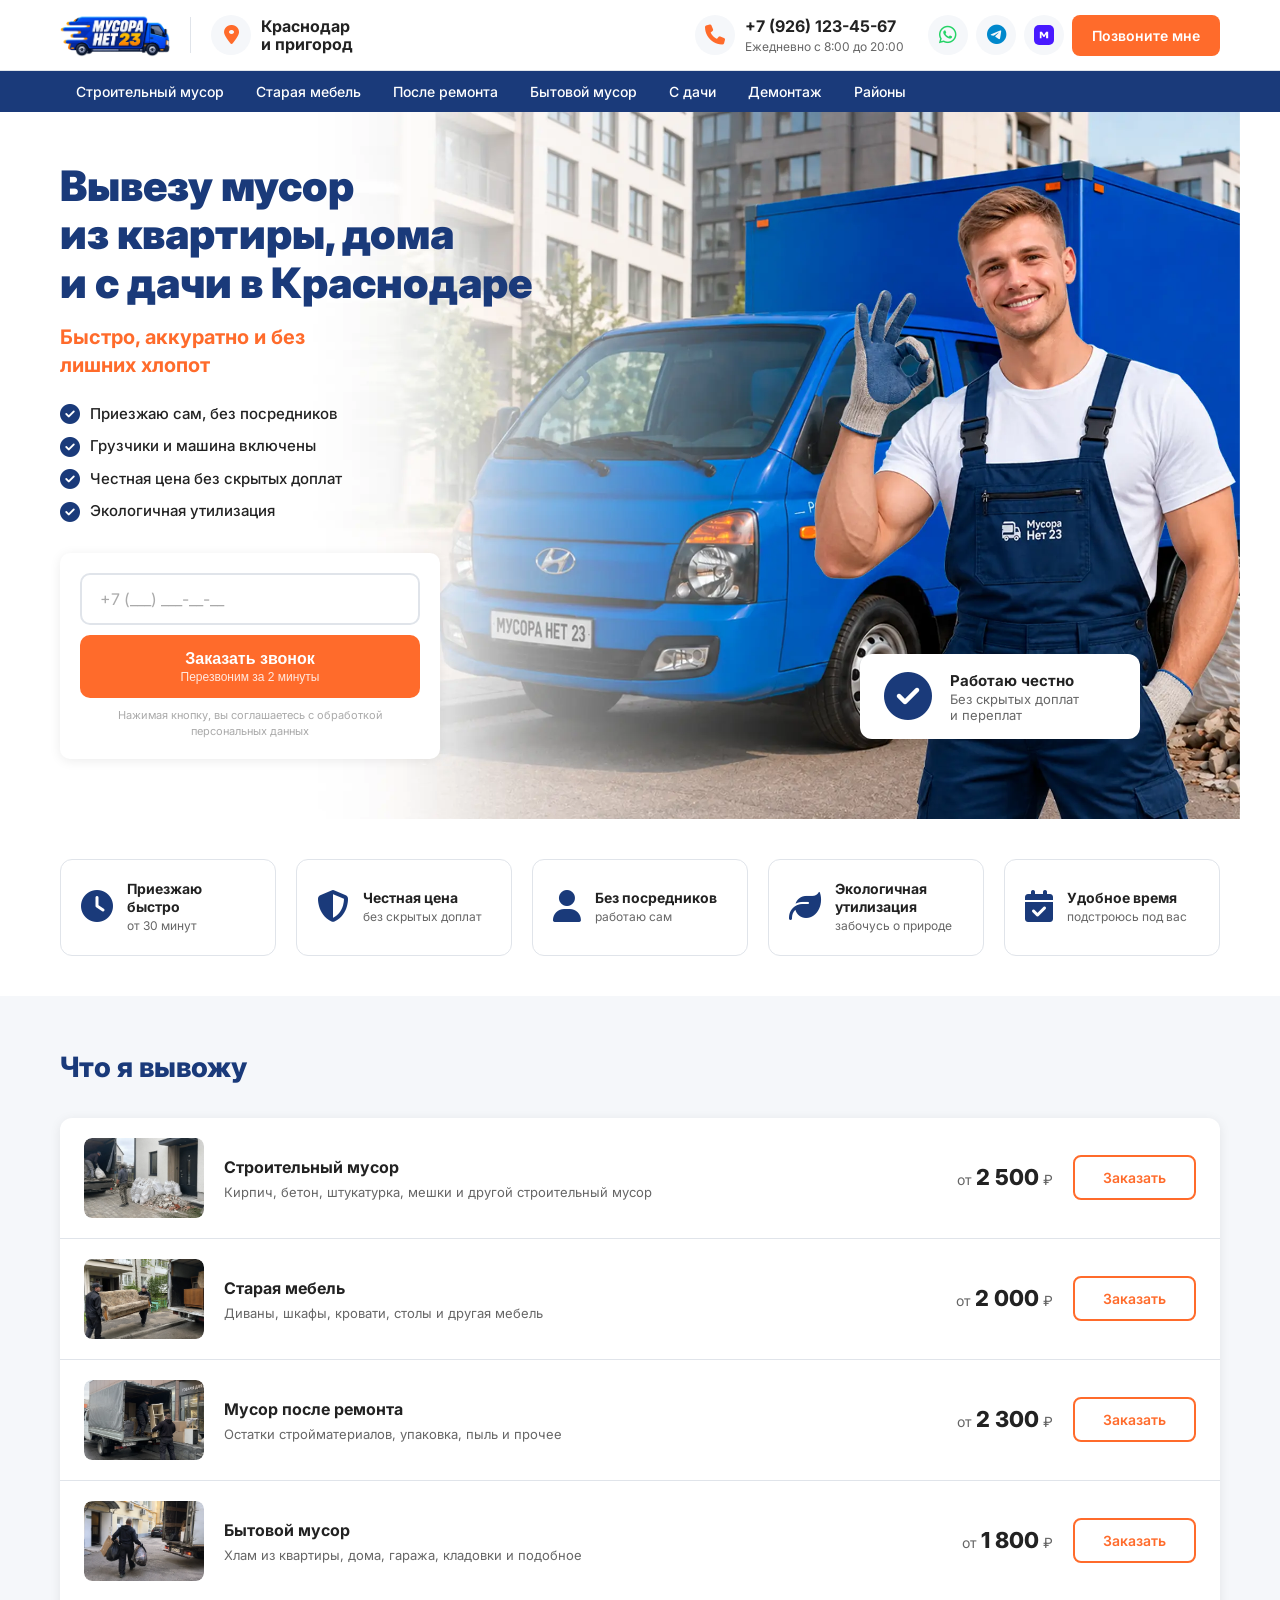
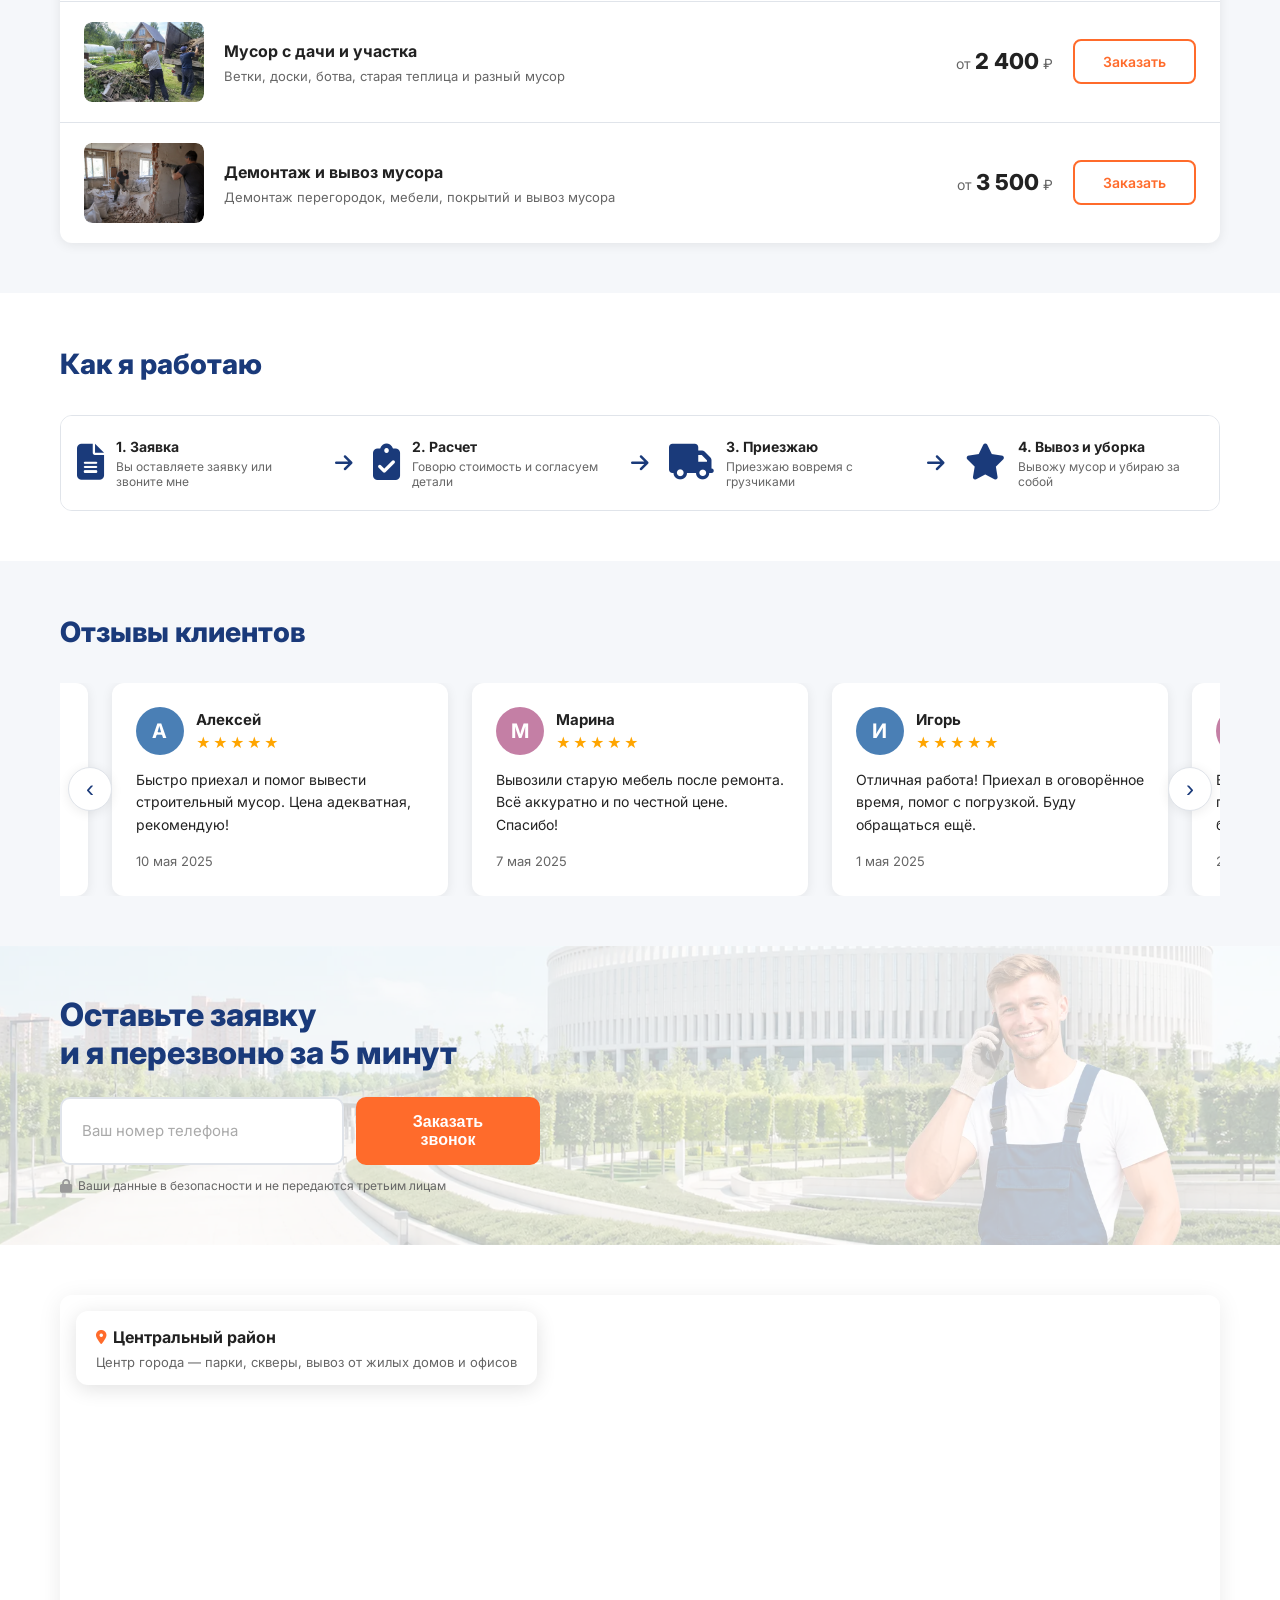
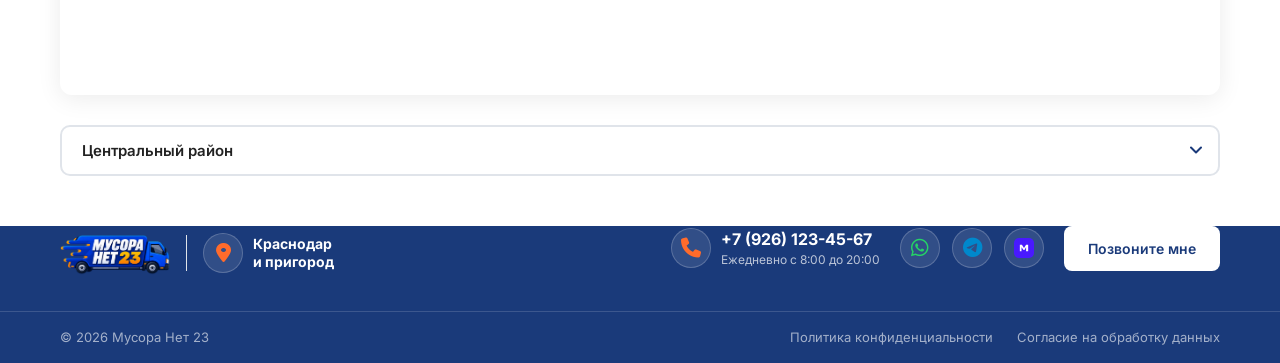
==== commit 547b8c4d: "Font Awesome 6 — все SVG иконки заменены на библиотечные; MAX по брендбуку" ====
--- a/index.html
+++ b/index.html
@@ -1,4 +1,4 @@
-<!DOCTYPE html>
+﻿<!DOCTYPE html>
 <html lang="ru">
 <head>
     <meta charset="UTF-8">
@@ -39,6 +39,7 @@
     <link rel="stylesheet" href="./index.css">
     <link rel="stylesheet" href="service.css">
     <link href="https://fonts.googleapis.com/css2?family=Inter:wght@400;500;600;700;800;900&display=swap" rel="stylesheet">
+    <link rel="stylesheet" href="https://cdnjs.cloudflare.com/ajax/libs/font-awesome/6.5.1/css/all.min.css">
 </head>
 <body>
 
@@ -52,9 +53,7 @@
                 <div class="header-separator"></div>
                 <div class="header-location">
                     <div class="icon-badge">
-                        <svg width="20" height="20" viewBox="0 0 16 16" fill="none">
-                            <path d="M8 1C5.24 1 3 3.24 3 6c0 3.75 5 9 5 9s5-5.25 5-9c0-2.76-2.24-5-5-5zm0 7a2 2 0 110-4 2 2 0 010 4z" fill="#ff6b2b"/>
-                        </svg>
+                        <i class="fa-solid fa-location-dot" style="color:#ff6b2b;font-size:20px"></i>
                     </div>
                     <span>Краснодар<br>и пригород</span>
                 </div>
@@ -62,9 +61,7 @@
             <div class="header-right">
                 <div class="header-phone-block">
                     <div class="icon-badge">
-                        <svg width="20" height="20" viewBox="0 0 16 16" fill="none">
-                            <path d="M3.5 1C2.67 1 2 1.67 2 2.5c0 6.08 4.92 11 11 11 .83 0 1.5-.67 1.5-1.5 0-.39-.15-.74-.4-1.01L12.5 9.5c-.28-.28-.73-.28-1.01 0l-1.09 1.09A8.05 8.05 0 015.41 5.6l1.09-1.09c.28-.28.28-.73 0-1.01L5.01 2A1.49 1.49 0 004 1.5 1.5 1.5 0 003.5 1z" fill="#ff6b2b"/>
-                        </svg>
+                        <i class="fa-solid fa-phone" style="color:#ff6b2b;font-size:20px"></i>
                     </div>
                     <div>
                         <a href="tel:+79261234567" class="header-phone">+7 (926) 123-45-67</a>
@@ -78,18 +75,15 @@
                 </button>
                 <div class="header-actions">
                     <a href="#" class="social-circle whatsapp" title="WhatsApp">
-                        <svg width="18" height="18" viewBox="0 0 24 24" fill="#25D366">
-                            <path d="M17.472 14.382c-.297-.149-1.758-.867-2.03-.967-.273-.099-.471-.148-.67.15-.197.297-.767.966-.94 1.164-.173.199-.347.223-.644.075-.297-.15-1.255-.463-2.39-1.475-.883-.788-1.48-1.761-1.653-2.059-.173-.297-.018-.458.13-.606.134-.133.298-.347.446-.52.149-.174.198-.298.298-.497.099-.198.05-.371-.025-.52-.075-.149-.669-1.612-.916-2.207-.242-.579-.487-.5-.669-.51-.173-.008-.371-.01-.57-.01-.198 0-.52.074-.792.372-.272.297-1.04 1.016-1.04 2.479 0 1.462 1.065 2.875 1.213 3.074.149.198 2.096 3.2 5.077 4.487.709.306 1.262.489 1.694.625.712.227 1.36.195 1.871.118.571-.085 1.758-.719 2.006-1.413.248-.694.248-1.289.173-1.413-.074-.124-.272-.198-.57-.347m-5.421 7.403h-.004a9.87 9.87 0 01-5.031-1.378l-.361-.214-3.741.982.998-3.648-.235-.374a9.86 9.86 0 01-1.51-5.26c.001-5.45 4.436-9.884 9.888-9.884 2.64 0 5.122 1.03 6.988 2.898a9.825 9.825 0 012.893 6.994c-.003 5.45-4.437 9.884-9.885 9.884m8.413-18.297A11.815 11.815 0 0012.05 0C5.495 0 .16 5.335.157 11.892c0 2.096.547 4.142 1.588 5.945L.057 24l6.305-1.654a11.882 11.882 0 005.683 1.448h.005c6.554 0 11.89-5.335 11.893-11.893a11.821 11.821 0 00-3.48-8.413z"/>
-                        </svg>
+                        <i class="fa-brands fa-whatsapp" style="color:#25D366;font-size:20px"></i>
                     </a>
                     <a href="#" class="social-circle telegram" title="Telegram">
-                        <svg width="18" height="18" viewBox="0 0 24 24" fill="#0088cc">
-                            <path d="M11.944 0A12 12 0 000 12a12 12 0 0012 12 12 12 0 0012-12A12 12 0 0012 0a12 12 0 00-.056 0zm4.962 7.224c.1-.002.321.023.465.14a.506.506 0 01.171.325c.016.093.036.306.02.472-.18 1.898-.962 6.502-1.36 8.627-.168.9-.499 1.201-.82 1.23-.696.065-1.225-.46-1.9-.902-1.056-.693-1.653-1.124-2.678-1.8-1.185-.78-.417-1.21.258-1.91.177-.184 3.247-2.977 3.307-3.23.007-.032.014-.15-.056-.212s-.174-.041-.249-.024c-.106.024-1.793 1.14-5.061 3.345-.479.33-.913.49-1.302.48-.428-.008-1.252-.241-1.865-.44-.752-.245-1.349-.374-1.297-.789.027-.216.325-.437.893-.663 3.498-1.524 5.83-2.529 6.998-3.014 3.332-1.386 4.025-1.627 4.476-1.635z"/>
-                        </svg>
+                        <i class="fa-brands fa-telegram" style="color:#0088cc;font-size:20px"></i>
                     </a>
                     <a href="#" class="social-circle max" title="MAX">
-                        <svg width="18" height="18" viewBox="0 0 24 24" fill="none">
-                            <rect width="24" height="24" rx="6" fill="#6C5CE7"/>
+                        <svg width="20" height="20" viewBox="0 0 24 24" fill="none">
+                            <defs><linearGradient id="maxGradH" x1="0" y1="0" x2="24" y2="24"><stop offset="0%" stop-color="#471AFF"/><stop offset="100%" stop-color="#9500FF"/></linearGradient></defs>
+                            <rect width="24" height="24" rx="6" fill="url(#maxGradH)"/>
                             <path d="M7 8h2.5l2.5 4 2.5-4H17v8h-2.5v-5l-2 3.5h-1L9 11v5H7V8z" fill="white"/>
                         </svg>
                     </a>
@@ -123,9 +117,7 @@
                 <img src="assets/logo.webp" alt="Мусора Нет 23" class="logo-icon">
             </div>
             <button class="mobile-menu-close" id="mobileMenuClose" aria-label="Закрыть">
-                <svg width="24" height="24" viewBox="0 0 24 24" fill="none">
-                    <path d="M6 6l12 12M18 6L6 18" stroke="#222" stroke-width="2" stroke-linecap="round"/>
-                </svg>
+                <i class="fa-solid fa-xmark" style="font-size:24px;color:#222"></i>
             </button>
         </div>
         <nav class="mobile-nav">
@@ -140,17 +132,13 @@
         <div class="mobile-menu-footer">
             <div class="mobile-menu-location">
                 <div class="icon-badge">
-                    <svg width="20" height="20" viewBox="0 0 16 16" fill="none">
-                        <path d="M8 1C5.24 1 3 3.24 3 6c0 3.75 5 9 5 9s5-5.25 5-9c0-2.76-2.24-5-5-5zm0 7a2 2 0 110-4 2 2 0 010 4z" fill="#ff6b2b"/>
-                    </svg>
+                    <i class="fa-solid fa-location-dot" style="color:#ff6b2b;font-size:20px"></i>
                 </div>
                 <span>Краснодар и пригород</span>
             </div>
             <div class="mobile-menu-phone-block">
                 <div class="icon-badge">
-                    <svg width="20" height="20" viewBox="0 0 16 16" fill="none">
-                        <path d="M3.5 1C2.67 1 2 1.67 2 2.5c0 6.08 4.92 11 11 11 .83 0 1.5-.67 1.5-1.5 0-.39-.15-.74-.4-1.01L12.5 9.5c-.28-.28-.73-.28-1.01 0l-1.09 1.09A8.05 8.05 0 015.41 5.6l1.09-1.09c.28-.28.28-.73 0-1.01L5.01 2A1.49 1.49 0 004 1.5 1.5 1.5 0 003.5 1z" fill="#ff6b2b"/>
-                    </svg>
+                    <i class="fa-solid fa-phone" style="color:#ff6b2b;font-size:20px"></i>
                 </div>
                 <div>
                     <a href="tel:+79261234567" class="mobile-menu-phone">+7 (926) 123-45-67</a>
@@ -159,20 +147,17 @@
             </div>
             <div class="mobile-menu-socials">
                 <a href="#" class="social-link whatsapp">
-                    <svg width="22" height="22" viewBox="0 0 24 24" fill="#25D366">
-                        <path d="M17.472 14.382c-.297-.149-1.758-.867-2.03-.967-.273-.099-.471-.148-.67.15-.197.297-.767.966-.94 1.164-.173.199-.347.223-.644.075-.297-.15-1.255-.463-2.39-1.475-.883-.788-1.48-1.761-1.653-2.059-.173-.297-.018-.458.13-.606.134-.133.298-.347.446-.52.149-.174.198-.298.298-.497.099-.198.05-.371-.025-.52-.075-.149-.669-1.612-.916-2.207-.242-.579-.487-.5-.669-.51-.173-.008-.371-.01-.57-.01-.198 0-.52.074-.792.372-.272.297-1.04 1.016-1.04 2.479 0 1.462 1.065 2.875 1.213 3.074.149.198 2.096 3.2 5.077 4.487.709.306 1.262.489 1.694.625.712.227 1.36.195 1.871.118.571-.085 1.758-.719 2.006-1.413.248-.694.248-1.289.173-1.413-.074-.124-.272-.198-.57-.347m-5.421 7.403h-.004a9.87 9.87 0 01-5.031-1.378l-.361-.214-3.741.982.998-3.648-.235-.374a9.86 9.86 0 01-1.51-5.26c.001-5.45 4.436-9.884 9.888-9.884 2.64 0 5.122 1.03 6.988 2.898a9.825 9.825 0 012.893 6.994c-.003 5.45-4.437 9.884-9.885 9.884m8.413-18.297A11.815 11.815 0 0012.05 0C5.495 0 .16 5.335.157 11.892c0 2.096.547 4.142 1.588 5.945L.057 24l6.305-1.654a11.882 11.882 0 005.683 1.448h.005c6.554 0 11.89-5.335 11.893-11.893a11.821 11.821 0 00-3.48-8.413z"/>
-                    </svg>
+                    <i class="fa-brands fa-whatsapp" style="color:#25D366;font-size:22px"></i>
                     <span>WhatsApp</span>
                 </a>
                 <a href="#" class="social-link telegram">
-                    <svg width="22" height="22" viewBox="0 0 24 24" fill="#0088cc">
-                        <path d="M11.944 0A12 12 0 000 12a12 12 0 0012 12 12 12 0 0012-12A12 12 0 0012 0a12 12 0 00-.056 0zm4.962 7.224c.1-.002.321.023.465.14a.506.506 0 01.171.325c.016.093.036.306.02.472-.18 1.898-.962 6.502-1.36 8.627-.168.9-.499 1.201-.82 1.23-.696.065-1.225-.46-1.9-.902-1.056-.693-1.653-1.124-2.678-1.8-1.185-.78-.417-1.21.258-1.91.177-.184 3.247-2.977 3.307-3.23.007-.032.014-.15-.056-.212s-.174-.041-.249-.024c-.106.024-1.793 1.14-5.061 3.345-.479.33-.913.49-1.302.48-.428-.008-1.252-.241-1.865-.44-.752-.245-1.349-.374-1.297-.789.027-.216.325-.437.893-.663 3.498-1.524 5.83-2.529 6.998-3.014 3.332-1.386 4.025-1.627 4.476-1.635z"/>
-                    </svg>
+                    <i class="fa-brands fa-telegram" style="color:#0088cc;font-size:22px"></i>
                     <span>Telegram</span>
                 </a>
                 <a href="#" class="social-link max">
                     <svg width="22" height="22" viewBox="0 0 24 24" fill="none">
-                        <rect width="24" height="24" rx="6" fill="#6C5CE7"/>
+                        <defs><linearGradient id="maxGradM" x1="0" y1="0" x2="24" y2="24"><stop offset="0%" stop-color="#471AFF"/><stop offset="100%" stop-color="#9500FF"/></linearGradient></defs>
+                        <rect width="24" height="24" rx="6" fill="url(#maxGradM)"/>
                         <path d="M7 8h2.5l2.5 4 2.5-4H17v8h-2.5v-5l-2 3.5h-1L9 11v5H7V8z" fill="white"/>
                     </svg>
                     <span>MAX</span>
@@ -184,9 +169,7 @@
     <!-- Sticky мобильная кнопка звонка -->
     <div class="mobile-sticky-call">
         <a href="tel:+79261234567" class="mobile-sticky-btn">
-            <svg width="20" height="20" viewBox="0 0 20 20" fill="none">
-                <path d="M4.375 1.25C3.34 1.25 2.5 2.09 2.5 3.125c0 7.6 6.15 13.75 13.75 13.75 1.035 0 1.875-.84 1.875-1.875 0-.49-.19-.93-.5-1.26l-1.875-1.875c-.35-.35-.91-.35-1.26 0l-1.36 1.36A10.06 10.06 0 016.76 7.01l1.36-1.36c.35-.35.35-.91 0-1.26L6.25 2.52A1.86 1.86 0 005 1.875 1.875 1.875 0 004.375 1.25z" fill="white"/>
-            </svg>
+            <i class="fa-solid fa-phone" style="color:white;font-size:18px"></i>
             Позвонить
         </a>
     </div>
@@ -199,31 +182,19 @@
                 <p class="hero-subtitle">Быстро, аккуратно и без<br>лишних хлопот</p>
                 <ul class="hero-features">
                     <li>
-                        <svg width="20" height="20" viewBox="0 0 20 20" fill="none">
-                            <circle cx="10" cy="10" r="10" fill="#1a3a7a"/>
-                            <path d="M6 10l3 3 5-6" stroke="white" stroke-width="2" stroke-linecap="round" stroke-linejoin="round"/>
-                        </svg>
+                        <i class="fa-solid fa-circle-check" style="color:#1a3a7a;font-size:20px"></i>
                         Приезжаю сам, без посредников
                     </li>
                     <li>
-                        <svg width="20" height="20" viewBox="0 0 20 20" fill="none">
-                            <circle cx="10" cy="10" r="10" fill="#1a3a7a"/>
-                            <path d="M6 10l3 3 5-6" stroke="white" stroke-width="2" stroke-linecap="round" stroke-linejoin="round"/>
-                        </svg>
+                        <i class="fa-solid fa-circle-check" style="color:#1a3a7a;font-size:20px"></i>
                         Грузчики и машина включены
                     </li>
                     <li>
-                        <svg width="20" height="20" viewBox="0 0 20 20" fill="none">
-                            <circle cx="10" cy="10" r="10" fill="#1a3a7a"/>
-                            <path d="M6 10l3 3 5-6" stroke="white" stroke-width="2" stroke-linecap="round" stroke-linejoin="round"/>
-                        </svg>
+                        <i class="fa-solid fa-circle-check" style="color:#1a3a7a;font-size:20px"></i>
                         Честная цена без скрытых доплат
                     </li>
                     <li>
-                        <svg width="20" height="20" viewBox="0 0 20 20" fill="none">
-                            <circle cx="10" cy="10" r="10" fill="#1a3a7a"/>
-                            <path d="M6 10l3 3 5-6" stroke="white" stroke-width="2" stroke-linecap="round" stroke-linejoin="round"/>
-                        </svg>
+                        <i class="fa-solid fa-circle-check" style="color:#1a3a7a;font-size:20px"></i>
                         Экологичная утилизация
                     </li>
                 </ul>
@@ -239,10 +210,7 @@
                 </div>
                 <div class="hero-badge">
                     <div class="hero-badge-icon">
-                        <svg width="48" height="48" viewBox="0 0 32 32" fill="none">
-                            <circle cx="16" cy="16" r="14" stroke="#1a3a7a" stroke-width="2"/>
-                            <path d="M10 16l4 4 8-8" stroke="#1a3a7a" stroke-width="2.5" stroke-linecap="round" stroke-linejoin="round"/>
-                        </svg>
+                        <i class="fa-solid fa-circle-check" style="color:#1a3a7a;font-size:48px"></i>
                     </div>
                     <div class="hero-badge-text">
                         <strong>Работаю честно</strong>
@@ -260,10 +228,7 @@
             <div class="features-grid">
                 <div class="feature-card">
                     <div class="feature-icon">
-                        <svg width="36" height="36" viewBox="0 0 36 36" fill="none">
-                            <circle cx="18" cy="18" r="16" stroke="#1a3a7a" stroke-width="2"/>
-                            <path d="M18 10v8l5 3" stroke="#1a3a7a" stroke-width="2" stroke-linecap="round"/>
-                        </svg>
+                        <i class="fa-solid fa-clock" style="color:#1a3a7a;font-size:32px"></i>
                     </div>
                     <div class="feature-text">
                         <strong>Приезжаю быстро</strong>
@@ -272,10 +237,7 @@
                 </div>
                 <div class="feature-card">
                     <div class="feature-icon">
-                        <svg width="36" height="36" viewBox="0 0 36 36" fill="none">
-                            <path d="M18 4L4 12v10c0 7.73 6 13.27 14 14 8-.73 14-6.27 14-14V12L18 4z" stroke="#1a3a7a" stroke-width="2"/>
-                            <path d="M12 18l4 4 8-8" stroke="#1a3a7a" stroke-width="2" stroke-linecap="round" stroke-linejoin="round"/>
-                        </svg>
+                        <i class="fa-solid fa-shield-halved" style="color:#1a3a7a;font-size:32px"></i>
                     </div>
                     <div class="feature-text">
                         <strong>Честная цена</strong>
@@ -284,10 +246,7 @@
                 </div>
                 <div class="feature-card">
                     <div class="feature-icon">
-                        <svg width="36" height="36" viewBox="0 0 36 36" fill="none">
-                            <circle cx="18" cy="12" r="6" stroke="#1a3a7a" stroke-width="2"/>
-                            <path d="M8 30c0-5.52 4.48-10 10-10s10 4.48 10 10" stroke="#1a3a7a" stroke-width="2"/>
-                        </svg>
+                        <i class="fa-solid fa-user" style="color:#1a3a7a;font-size:32px"></i>
                     </div>
                     <div class="feature-text">
                         <strong>Без посредников</strong>
@@ -296,10 +255,7 @@
                 </div>
                 <div class="feature-card">
                     <div class="feature-icon">
-                        <svg width="36" height="36" viewBox="0 0 36 36" fill="none">
-                            <path d="M18 6c-6 0-10 4-10 10 0 8 10 16 10 16s10-8 10-16c0-6-4-10-10-10z" stroke="#1a3a7a" stroke-width="2"/>
-                            <path d="M14 18c2-2 4-2 6 0" stroke="#1a3a7a" stroke-width="2" stroke-linecap="round"/>
-                        </svg>
+                        <i class="fa-solid fa-leaf" style="color:#1a3a7a;font-size:32px"></i>
                     </div>
                     <div class="feature-text">
                         <strong>Экологичная утилизация</strong>
@@ -308,12 +264,7 @@
                 </div>
                 <div class="feature-card">
                     <div class="feature-icon">
-                        <svg width="36" height="36" viewBox="0 0 36 36" fill="none">
-                            <rect x="6" y="8" width="24" height="22" rx="2" stroke="#1a3a7a" stroke-width="2"/>
-                            <path d="M6 14h24" stroke="#1a3a7a" stroke-width="2"/>
-                            <path d="M12 4v6M24 4v6" stroke="#1a3a7a" stroke-width="2" stroke-linecap="round"/>
-                            <circle cx="18" cy="22" r="3" stroke="#1a3a7a" stroke-width="2"/>
-                        </svg>
+                        <i class="fa-solid fa-calendar-check" style="color:#1a3a7a;font-size:32px"></i>
                     </div>
                     <div class="feature-text">
                         <strong>Удобное время</strong>
@@ -418,11 +369,7 @@
             <div class="steps-grid">
                 <div class="step-item">
                     <div class="step-icon">
-                        <svg width="40" height="40" viewBox="0 0 40 40" fill="none">
-                            <rect x="4" y="6" width="24" height="30" rx="2" stroke="#1a3a7a" stroke-width="2"/>
-                            <path d="M10 14h12M10 20h12M10 26h8" stroke="#1a3a7a" stroke-width="2" stroke-linecap="round"/>
-                            <path d="M28 20l6 6-6 6" stroke="#1a3a7a" stroke-width="2" stroke-linecap="round" stroke-linejoin="round"/>
-                        </svg>
+                        <i class="fa-solid fa-file-lines" style="color:#1a3a7a;font-size:36px"></i>
                     </div>
                     <div class="step-content">
                         <strong>1. Заявка</strong>
@@ -430,18 +377,11 @@
                     </div>
                 </div>
                 <div class="step-arrow">
-                    <svg width="24" height="24" viewBox="0 0 24 24" fill="none">
-                        <path d="M5 12h14M13 6l6 6-6 6" stroke="#1a3a7a" stroke-width="2" stroke-linecap="round" stroke-linejoin="round"/>
-                    </svg>
+                    <i class="fa-solid fa-arrow-right" style="color:#1a3a7a;font-size:20px"></i>
                 </div>
                 <div class="step-item">
                     <div class="step-icon">
-                        <svg width="40" height="40" viewBox="0 0 40 40" fill="none">
-                            <rect x="8" y="4" width="24" height="32" rx="2" stroke="#1a3a7a" stroke-width="2"/>
-                            <path d="M14 12h12M14 18h12M14 24h8" stroke="#1a3a7a" stroke-width="2" stroke-linecap="round"/>
-                            <circle cx="28" cy="28" r="6" fill="#1a3a7a"/>
-                            <path d="M26 28l2 2 3-3" stroke="white" stroke-width="1.5" stroke-linecap="round" stroke-linejoin="round"/>
-                        </svg>
+                        <i class="fa-solid fa-clipboard-check" style="color:#1a3a7a;font-size:36px"></i>
                     </div>
                     <div class="step-content">
                         <strong>2. Расчет</strong>
@@ -449,18 +389,11 @@
                     </div>
                 </div>
                 <div class="step-arrow">
-                    <svg width="24" height="24" viewBox="0 0 24 24" fill="none">
-                        <path d="M5 12h14M13 6l6 6-6 6" stroke="#1a3a7a" stroke-width="2" stroke-linecap="round" stroke-linejoin="round"/>
-                    </svg>
+                    <i class="fa-solid fa-arrow-right" style="color:#1a3a7a;font-size:20px"></i>
                 </div>
                 <div class="step-item">
                     <div class="step-icon">
-                        <svg width="40" height="40" viewBox="0 0 40 40" fill="none">
-                            <rect x="4" y="12" width="20" height="14" rx="2" stroke="#1a3a7a" stroke-width="2"/>
-                            <circle cx="10" cy="28" r="3" stroke="#1a3a7a" stroke-width="2"/>
-                            <circle cx="20" cy="28" r="3" stroke="#1a3a7a" stroke-width="2"/>
-                            <path d="M24 16h8l4 6v4h-12" stroke="#1a3a7a" stroke-width="2"/>
-                        </svg>
+                        <i class="fa-solid fa-truck" style="color:#1a3a7a;font-size:36px"></i>
                     </div>
                     <div class="step-content">
                         <strong>3. Приезжаю</strong>
@@ -468,16 +401,11 @@
                     </div>
                 </div>
                 <div class="step-arrow">
-                    <svg width="24" height="24" viewBox="0 0 24 24" fill="none">
-                        <path d="M5 12h14M13 6l6 6-6 6" stroke="#1a3a7a" stroke-width="2" stroke-linecap="round" stroke-linejoin="round"/>
-                    </svg>
+                    <i class="fa-solid fa-arrow-right" style="color:#1a3a7a;font-size:20px"></i>
                 </div>
                 <div class="step-item">
                     <div class="step-icon">
-                        <svg width="40" height="40" viewBox="0 0 40 40" fill="none">
-                            <path d="M20 4l4 8h8l-6 6 2 8-8-4-8 4 2-8-6-6h8l4-8z" fill="#1a3a7a" opacity="0.1"/>
-                            <path d="M14 22l4 4 8-8" stroke="#1a3a7a" stroke-width="2.5" stroke-linecap="round" stroke-linejoin="round"/>
-                        </svg>
+                        <i class="fa-solid fa-star" style="color:#1a3a7a;font-size:36px"></i>
                     </div>
                     <div class="step-content">
                         <strong>4. Вывоз и уборка</strong>
@@ -675,10 +603,7 @@
                     <button type="submit" class="btn-primary">Заказать звонок</button>
                 </form>
                 <p class="cta-privacy">
-                    <svg width="16" height="16" viewBox="0 0 16 16" fill="none">
-                        <rect x="3" y="7" width="10" height="7" rx="1" stroke="#999" stroke-width="1.5"/>
-                        <path d="M5 7V5a3 3 0 016 0v2" stroke="#999" stroke-width="1.5"/>
-                    </svg>
+                    <i class="fa-solid fa-lock" style="color:#999;font-size:14px"></i>
                     Ваши данные в безопасности и не передаются третьим лицам
                 </p>
             </div>
@@ -700,9 +625,7 @@
                 ></iframe>
                 <div class="map-popup" id="mapPopup">
                     <div class="popup-city">
-                        <svg width="16" height="16" viewBox="0 0 16 16" fill="none">
-                            <path d="M8 1C5.24 1 3 3.24 3 6c0 3.75 5 9 5 9s5-5.25 5-9c0-2.76-2.24-5-5-5zm0 7a2 2 0 110-4 2 2 0 010 4z" fill="#ff6b2b"/>
-                        </svg>
+                        <i class="fa-solid fa-location-dot" style="color:#ff6b2b;font-size:14px"></i>
                         <span id="popupAreaName">Краснодар</span>
                     </div>
                     <div class="popup-desc" id="popupDesc">Работаю по всему городу</div>
@@ -804,9 +727,7 @@
                 <div class="header-separator"></div>
                 <div class="footer-location">
                     <div class="icon-badge">
-                        <svg width="20" height="20" viewBox="0 0 16 16" fill="none">
-                            <path d="M8 1C5.24 1 3 3.24 3 6c0 3.75 5 9 5 9s5-5.25 5-9c0-2.76-2.24-5-5-5zm0 7a2 2 0 110-4 2 2 0 010 4z" fill="#ff6b2b"/>
-                        </svg>
+                        <i class="fa-solid fa-location-dot" style="color:#ff6b2b;font-size:20px"></i>
                     </div>
                     <span>Краснодар<br>и пригород</span>
                 </div>
@@ -814,9 +735,7 @@
             <div class="footer-right">
                 <div class="footer-phone-block">
                     <div class="icon-badge">
-                        <svg width="20" height="20" viewBox="0 0 16 16" fill="none">
-                            <path d="M3.5 1C2.67 1 2 1.67 2 2.5c0 6.08 4.92 11 11 11 .83 0 1.5-.67 1.5-1.5 0-.39-.15-.74-.4-1.01L12.5 9.5c-.28-.28-.73-.28-1.01 0l-1.09 1.09A8.05 8.05 0 015.41 5.6l1.09-1.09c.28-.28.28-.73 0-1.01L5.01 2A1.49 1.49 0 004 1.5 1.5 1.5 0 003.5 1z" fill="#ff6b2b"/>
-                        </svg>
+                        <i class="fa-solid fa-phone" style="color:#ff6b2b;font-size:20px"></i>
                     </div>
                     <div>
                         <a href="tel:+79261234567" class="footer-phone">+7 (926) 123-45-67</a>
@@ -825,18 +744,15 @@
                 </div>
                 <div class="footer-socials">
                     <a href="#" class="social-circle whatsapp" title="WhatsApp">
-                        <svg width="18" height="18" viewBox="0 0 24 24" fill="#25D366">
-                            <path d="M17.472 14.382c-.297-.149-1.758-.867-2.03-.967-.273-.099-.471-.148-.67.15-.197.297-.767.966-.94 1.164-.173.199-.347.223-.644.075-.297-.15-1.255-.463-2.39-1.475-.883-.788-1.48-1.761-1.653-2.059-.173-.297-.018-.458.13-.606.134-.133.298-.347.446-.52.149-.174.198-.298.298-.497.099-.198.05-.371-.025-.52-.075-.149-.669-1.612-.916-2.207-.242-.579-.487-.5-.669-.51-.173-.008-.371-.01-.57-.01-.198 0-.52.074-.792.372-.272.297-1.04 1.016-1.04 2.479 0 1.462 1.065 2.875 1.213 3.074.149.198 2.096 3.2 5.077 4.487.709.306 1.262.489 1.694.625.712.227 1.36.195 1.871.118.571-.085 1.758-.719 2.006-1.413.248-.694.248-1.289.173-1.413-.074-.124-.272-.198-.57-.347m-5.421 7.403h-.004a9.87 9.87 0 01-5.031-1.378l-.361-.214-3.741.982.998-3.648-.235-.374a9.86 9.86 0 01-1.51-5.26c.001-5.45 4.436-9.884 9.888-9.884 2.64 0 5.122 1.03 6.988 2.898a9.825 9.825 0 012.893 6.994c-.003 5.45-4.437 9.884-9.885 9.884m8.413-18.297A11.815 11.815 0 0012.05 0C5.495 0 .16 5.335.157 11.892c0 2.096.547 4.142 1.588 5.945L.057 24l6.305-1.654a11.882 11.882 0 005.683 1.448h.005c6.554 0 11.89-5.335 11.893-11.893a11.821 11.821 0 00-3.48-8.413z"/>
-                        </svg>
+                        <i class="fa-brands fa-whatsapp" style="color:#25D366;font-size:20px"></i>
                     </a>
                     <a href="#" class="social-circle telegram" title="Telegram">
-                        <svg width="18" height="18" viewBox="0 0 24 24" fill="#0088cc">
-                            <path d="M11.944 0A12 12 0 000 12a12 12 0 0012 12 12 12 0 0012-12A12 12 0 0012 0a12 12 0 00-.056 0zm4.962 7.224c.1-.002.321.023.465.14a.506.506 0 01.171.325c.016.093.036.306.02.472-.18 1.898-.962 6.502-1.36 8.627-.168.9-.499 1.201-.82 1.23-.696.065-1.225-.46-1.9-.902-1.056-.693-1.653-1.124-2.678-1.8-1.185-.78-.417-1.21.258-1.91.177-.184 3.247-2.977 3.307-3.23.007-.032.014-.15-.056-.212s-.174-.041-.249-.024c-.106.024-1.793 1.14-5.061 3.345-.479.33-.913.49-1.302.48-.428-.008-1.252-.241-1.865-.44-.752-.245-1.349-.374-1.297-.789.027-.216.325-.437.893-.663 3.498-1.524 5.83-2.529 6.998-3.014 3.332-1.386 4.025-1.627 4.476-1.635z"/>
-                        </svg>
+                        <i class="fa-brands fa-telegram" style="color:#0088cc;font-size:20px"></i>
                     </a>
                     <a href="#" class="social-circle max" title="MAX">
-                        <svg width="18" height="18" viewBox="0 0 24 24" fill="none">
-                            <rect width="24" height="24" rx="6" fill="#6C5CE7"/>
+                        <svg width="20" height="20" viewBox="0 0 24 24" fill="none">
+                            <defs><linearGradient id="maxGradF" x1="0" y1="0" x2="24" y2="24"><stop offset="0%" stop-color="#471AFF"/><stop offset="100%" stop-color="#9500FF"/></linearGradient></defs>
+                            <rect width="24" height="24" rx="6" fill="url(#maxGradF)"/>
                             <path d="M7 8h2.5l2.5 4 2.5-4H17v8h-2.5v-5l-2 3.5h-1L9 11v5H7V8z" fill="white"/>
                         </svg>
                     </a>
--- a/index.css
+++ b/index.css
@@ -80,7 +80,7 @@
 
 .logo-icon {
     width: 110px;
-    height: 70px;
+    height: 50px;
     border-radius: 12px;
     object-fit: contain;
 }
@@ -997,6 +997,7 @@
     align-items: center;
     justify-content: space-between;
     padding: 0 20px;
+    padding-bottom: 30px;
     gap: 20px;
 }
 
@@ -1010,6 +1011,7 @@
     display: flex;
     align-items: center;
     gap: 20px;
+    padding-bottom: 10px;
 }
 
 .footer-socials {
